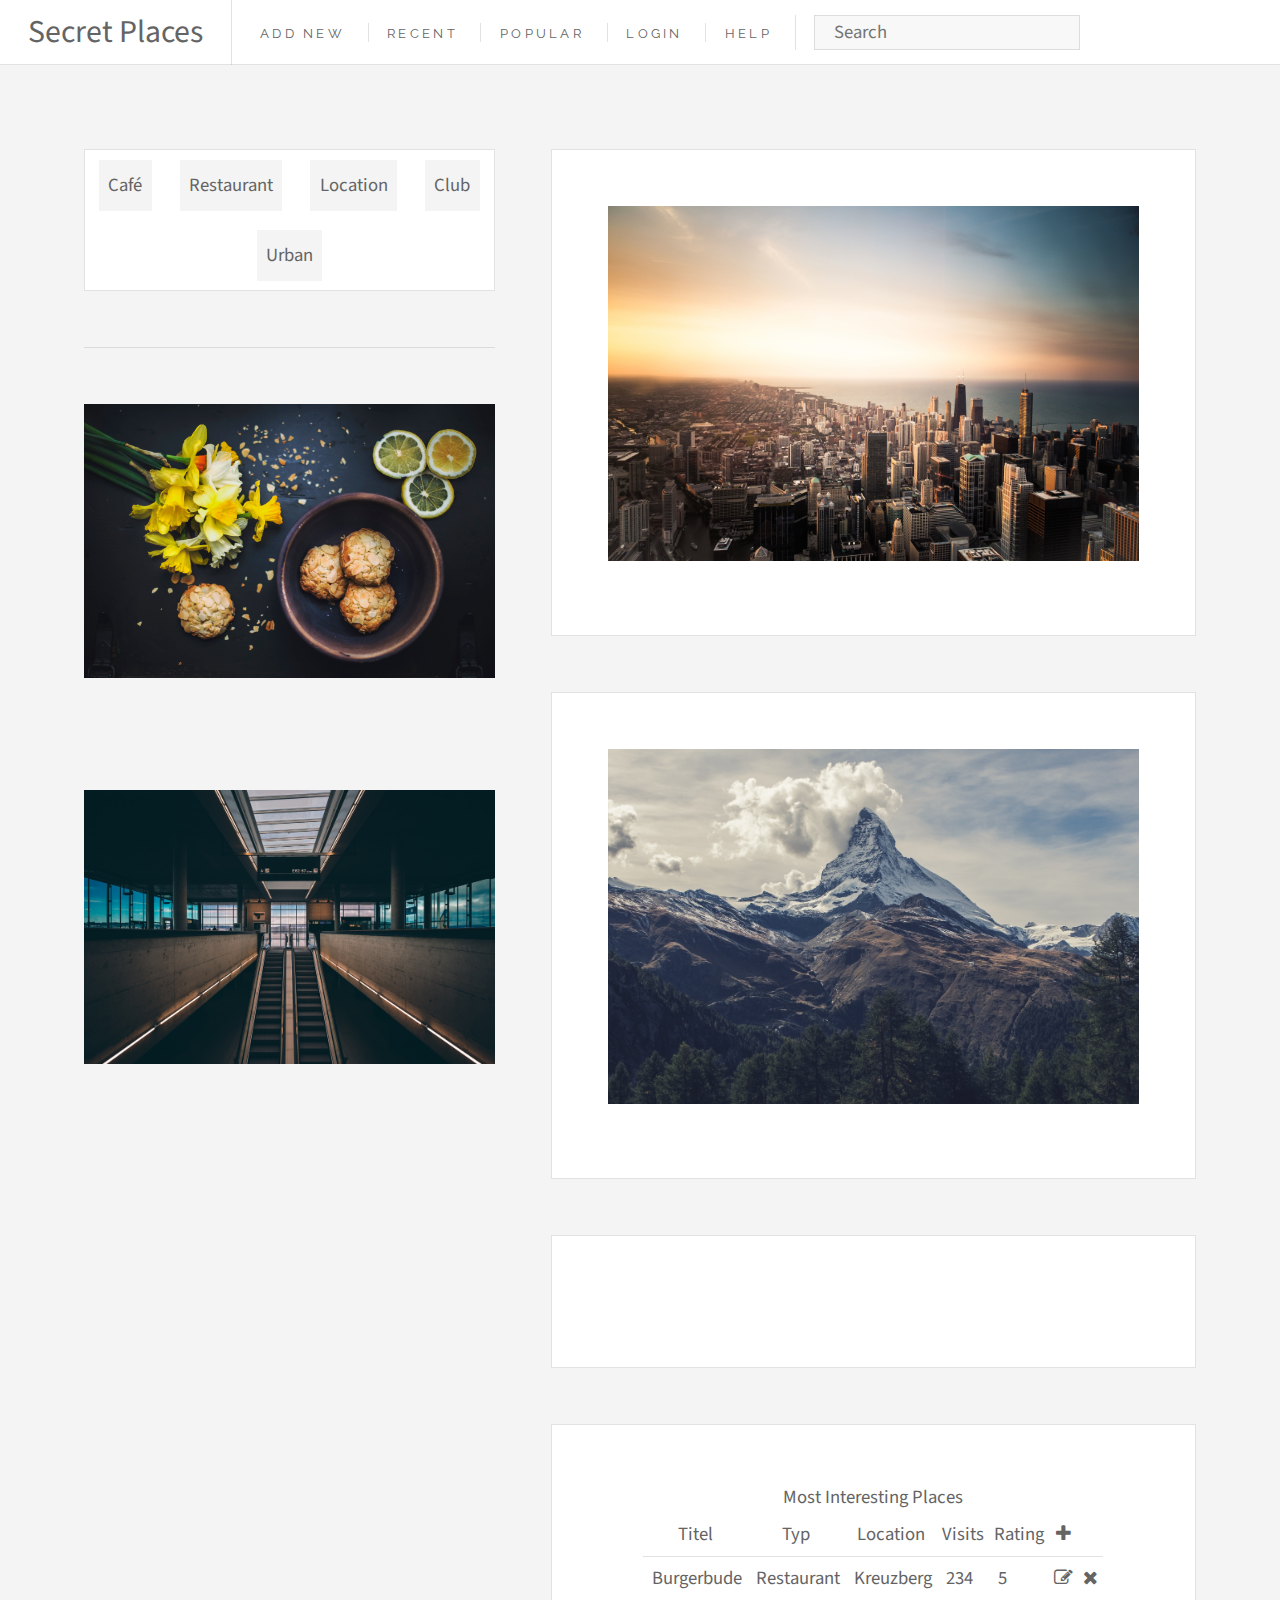
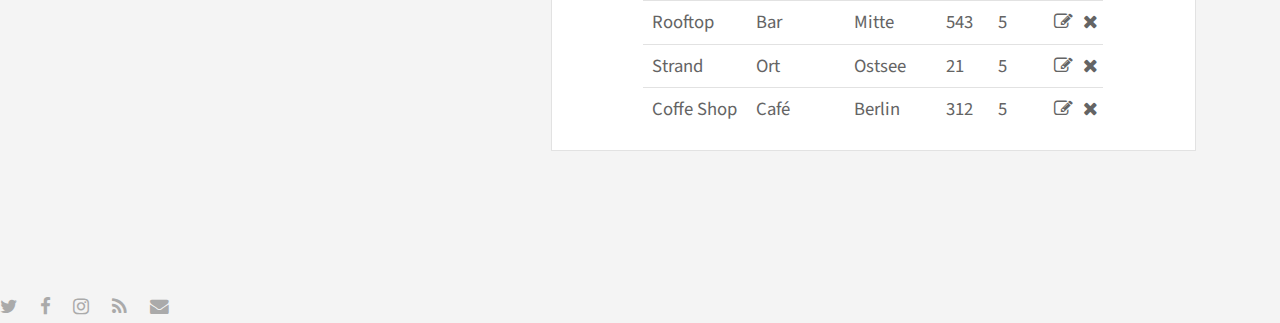
==== index.html @ 90f4fe02 "added modal Form" ====
<!DOCTYPE html>
<html>
<head>
  <meta charset="utf-8" />
  <title>mme1_webpage</title>

  <link rel="stylesheet" href="css/main.css">
  <link rel="stylesheet" href="http://cdnjs.cloudflare.com/ajax/libs/font-awesome/4.4.0/css/font-awesome.min.css">
  <script type="text/javascript" src="js/testdata.js"></script>
</head>
<body>
  <!-- Main-Container -->
  <div id="wrapper">
  <!-- semantic navbar -->
  <header>
    <h1><a href="#">Secret Places</a></h1>
    <nav class="links">
      <ul>
        <li><a href="#add_form">Add New</a></li>
        <li><a href="#">Recent</a></li>
        <li><a href="#">Popular</a></li>
        <li><a href="#">Login</a></li>
        <li><a href="#">Help</a></li>
        <li id="search_input"> <input type="text" name="query" placeholder="Search"></li>
      </ul>
    </nav>
  </header>
  <main id="main">
      <article class="post">
        <a href="#" class="image featured">
          <img src="images/pic1.jpeg" alt>
        </a>
      </article>
      <article class="post">
        <a href="#" class="image featured">
          <img src="images/pic2.jpeg" alt>
        </a>
      </article>
      <article class="post">
        <a href="#" class="image featured">
          <img src="images/pic3.jpeg" alt>
        </a>
      </article>
      <section id="table-content" class="post">
        <table class="demo-content">
          <caption>Most Interesting Places</caption>
          <thead>
          <tr>
            <th>Titel</th>
            <th>Typ</th>
            <th>Location</th>
            <th>Visits</th>
            <th>Rating</th>
              <th><i class="fa fa-plus" aria-hidden="true"></i>
              </th>
          </tr>
          </thead>
          <tbody>
          <tr>
            <td>&nbsp;Burgerbude</td>
            <td>&nbsp;Restaurant</td>
            <td>&nbsp;Kreuzberg</td>
            <td>&nbsp;234</td>
            <td>&nbsp;5</td>
              <td><i class="fa fa-pencil-square-o" aria-hidden="true"></i></td>
              <td><i class="fa fa-times" aria-hidden="true"></i></td>
          </tr>
          <tr>
            <td>&nbsp;Rooftop</td>
            <td>&nbsp;Bar</td>
            <td>&nbsp;Mitte</td>
            <td>&nbsp;543</td>
            <td>&nbsp;5</td>
              <td><i class="fa fa-pencil-square-o" aria-hidden="true"></i></td>
              <td><i class="fa fa-times" aria-hidden="true"></i></td>
          </tr>
          <tr>
            <td>&nbsp;Strand</td>
            <td>&nbsp;Ort</td>
            <td>&nbsp;Ostsee</td>
            <td>&nbsp;21</td>
            <td>&nbsp;5</td>
              <td><i class="fa fa-pencil-square-o" aria-hidden="true"></i></td>
              <td><i class="fa fa-times" aria-hidden="true"></i></td>
          </tr>
          <tr>
            <td>&nbsp;Coffe Shop</td>
            <td>&nbsp;Café</td>
            <td>&nbsp;Berlin</td>
            <td>&nbsp;312</td>
            <td>&nbsp;5</td>
            <td><i class="fa fa-pencil-square-o" aria-hidden="true"></i></td>
              <td><i class="fa fa-times" aria-hidden="true"></i></td>
          </tr>
          </tbody>
        </table>
      </section>
  </main>
  <aside id="sidebar">
      <section>
        <article class="mini-post">
          <ul class="tag-cloud">
              <li class="tag-item">Café</li>
              <li class="tag-item">Restaurant</li>
              <li class="tag-item">Location</li>
              <li class="tag-item">Club</li>
              <li class="tag-item">Urban</li>
          </ul>
        </article>
      </section>
      <section>
      <article class="mini-posts">
          <a href="#" class="image featured">
              <img src="images/pic4.jpeg" alt>
          </a>
      </article>
        <article class="mini-posts">
            <a href="#" class="image featured">
                <img src="images/pic5.jpeg" alt>
            </a>
        </article>
        <article class="mini-posts">
            <a href="#" class="image featured">
                <img src="images/pic6.jpeg" alt>
            </a>
        </article>
    </section>
  </aside>
      <div id="add_form" class="modal">
          <div class="modal-dialog">
              <div class="modal-content">
                  <a href="#" id="closebtn"><i class="fa fa-times" aria-hidden="true"></i></a>
                  <h1>Add a new Place</h1>

                  <form action="form_response.php" method="post">
                      <fieldset>

                          Typ:
                          <input type="checkbox" name="restaurant"> Restaurant
                          <input type="checkbox" name="bar"> Bar
                          <input type="checkbox" name="location"> Location
                          <br>
                          Title
                          <input type="text" name="title" size="10" maxlength="30" required>
                          <br>
                          Description:
                          <input id="description" type="text" name="description" size="15" maxlength="200" required>
                          <br>
                          Adresse:
                          <input type="text" name="Adresse" placeholder="Adresse">
                          <br>
                          Price Range:
                          <input type="radio" name="price" value="cheap" > $
                          <input type="radio" name="price" value="affordable" > $$
                          <input type="radio" name="price" value="expensive" > $$$
                          <br>
                      </fieldset>
                  </form>

              </div>
          </div>
      </div>
  </div>
</body>
<footer id="main-footer">
  <ul class="icons">
    <li><a href="#" class="fa-twitter"><span class="label">Twitter</span></a></li>
    <li><a href="#" class="fa-facebook"><span class="label">Facebook</span></a></li>
    <li><a href="#" class="fa-instagram"><span class="label">Instagram</span></a></li>
    <li><a href="#" class="fa-rss"><span class="label">RSS</span></a></li>
    <li><a href="#" class="fa-envelope"><span class="label">Email</span></a></li>
  </ul>
</footer>
</html>
---- css/main.css ----
/*Stylesheet for the mme1 webpage*/
@import url(font-awesome.min.css);
@import url("http://fonts.googleapis.com/css?family=Source+Sans+Pro:400,700|Raleway:400,800,900");

/* Reset */

	html, body, div, span, applet, object, iframe, h1, h2, h3, h4, h5, h6, p, blockquote, pre, a, abbr, acronym, address, big, cite, code, del, dfn, em, img, ins, kbd, q, s, samp, small, strike, strong, sub, sup, tt, var, b, u, i, center, dl, dt, dd, ol, ul, li, fieldset, form, label, legend, table, caption, tbody, tfoot, thead, tr, th, td, article, aside, canvas, details, embed, figure, figcaption, footer, header, hgroup, menu, nav, output, ruby, section, summary, time, mark, audio, video {
		margin: 0;
		padding: 0;
		border: 0;
		font-size: 100%;
		font: inherit;
		vertical-align: baseline;
	}

	article, aside, details, figcaption, figure, footer, header, hgroup, menu, nav, section {
		display: block;
	}

	body {
		line-height: 1;
	}

	ol, ul {
		list-style: none;
	}

	blockquote, q {
		quotes: none;
	}

	blockquote:before, blockquote:after, q:before, q:after {
		content: '';
		content: none;
	}

	table {
		border-collapse: collapse;
		border-spacing: 0;
	}

	body {
		-webkit-text-size-adjust: none;
	}

/* Box Model */

	*, *:before, *:after {
		-moz-box-sizing: border-box;
		-webkit-box-sizing: border-box;
		box-sizing: border-box;
	}


/**** Main Settings ****/

/* Type */

body, input, select, textarea {
    color: #646464;
    font-family: "Source Sans Pro", Helvetica, sans-serif;
    font-size: 14pt;
    font-weight: 400;
    line-height: 1.75;
}

/**** WRAPPER ****/

#wrapper {
  display: -moz-flex;
  display: -webkit-flex;
  display: -ms-flex;
  display: flex;
  -moz-flex-direction: row-reverse;
  -webkit-flex-direction: row-reverse;
  -ms-flex-direction: row-reverse;
  flex-direction: row-reverse;
  -moz-transition: opacity 0.5s ease;
  -webkit-transition: opacity 0.5s ease;
  -ms-transition: opacity 0.5s ease;
  transition: opacity 0.5s ease;
  margin: 0 auto;
  max-width: 100%;
  opacity: 1;
  padding: 4.5em;
  width: 90em;
}

/**** BODY ***/
body {
  padding-top: 3.5em;
  background: #f4f4f4;
}

/**** HEADER ****/

header {
  background-color: #ffffff;
	border-bottom: solid 1px rgba(160, 160, 160, 0.3);
	height: 3.5em;
  display: flex;
  left: 0;
  line-height: 3.5em;
	position: fixed;
	top: 0;
	width: 100%;
  z-index: 10000;
}

header a {
			color: inherit;
			text-decoration: none;
		}

		header ul {
			list-style: none;
			margin: 0;
			padding-left: 0;
		}

			header ul li {
				display: inline-block;
				padding-left: 0;
			}

		header h1 {
			height: inherit;
			line-height: inherit;
			padding: 0 0 0 1.5em;
			white-space: nowrap;
		}

			header h1 a {
				font-size: 1.7em;
			}

      header .links {
			-moz-flex: 1;
			-webkit-flex: 1;
			-ms-flex: 1;
			flex: 1;
			border-left: solid 1px rgba(160, 160, 160, 0.3);
			height: inherit;
			line-height: inherit;
			margin-left: 1.5em;
			overflow: hidden;
			padding-left: 1.5em;
		}

			header .links ul li {
				border-left: solid 1px rgba(160, 160, 160, 0.3);
				line-height: 1;
				margin-left: 1em;
				padding-left: 1em;
			}

				header .links ul li:first-child {
					border-left: 0;
					margin-left: 0;
					padding-left: 0;
				}

				header .links ul li a {
					border-bottom: 0;
					font-family: "Raleway", Helvetica, sans-serif;
					font-size: 0.7em;
					font-weight: 400;
					letter-spacing: 0.25em;
					text-transform: uppercase;
				}
				header    #search_input {
					margin-top: auto;
				}


/**** SECTION ****/

section .mini-posts .post {

}

/**** SIDEBAR ****/

#sidebar {
  margin-right: 3em;
  min-width: 22em;
  width: 22em;
}

  #sidebar > * {
    border-top: solid 1px rgba(160, 160, 160, 0.3);
    margin: 3em 0 0 0;
    padding: 3em 0 0 0;
  }

  #sidebar > :first-child {
    border-top: 0;
    margin-top: 0;
    padding-top: 0;
  }

  #search-widget {
    height: 5em;
  }

  .mini-posts {
		margin: 0 0 2em 0;
	}

  .mini-post {
		display: -moz-flex;
		display: -webkit-flex;
		display: -ms-flex;
		display: flex;
		-moz-flex-direction: column-reverse;
		-webkit-flex-direction: column-reverse;
		-ms-flex-direction: column-reverse;
		flex-direction: column-reverse;
		background: #ffffff;
		border: solid 1px rgba(160, 160, 160, 0.3);
		margin: 0 0 2em 0;
	}
  .tag-cloud {
      display: -webkit-box;
      display: -moz-box;
      display: -ms-flexbox;
      display: -webkit-flex;
      display: flex;
      -webkit-flex-flow: row wrap;
      justify-content: space-around;
  }

  .tag-item {
      margin: 0.5em;
      padding: 0.5em;
      background-color: #f4f4f4;
  }


/**** MAIN ****/

main {
  -moz-flex-grow: 1;
  -webkit-flex-grow: 1;
  -ms-flex-grow: 1;
  flex-grow: 1;
  -ms-flex: 1;
  width: 100%;
}

.post {
  padding: 3em 3em 1em 3em ;
  background: #ffffff;
  border: solid 1px rgba(160, 160, 160, 0.3);
  margin: 0 0 3em 0;
  position: relative;
}

.post > .image.featured {
			overflow: hidden;
		}

			.post > .image.featured img {
				-moz-transition: -moz-transform 0.2s ease-out;
				-webkit-transition: -webkit-transform 0.2s ease-out;
				-ms-transition: -ms-transform 0.2s ease-out;
				transition: transform 0.2s ease-out;

			}

			.post > .image.featured:hover img {
				-moz-transform: scale(1.05);
				-webkit-transform: scale(1.05);
				-ms-transform: scale(1.05);
				transform: scale(1.05);
			}

/**** IMAGE ****/

/* Image */

	.image {
		border: 0;
		display: inline-block;
		position: relative;
	}

		.image img {
			display: block;
		}

		.image.left, .image.right {
			max-width: 40%;
		}

			.image.left img, .image.right img {
				width: 100%;
			}

		.image.left {
			float: left;
			padding: 0 1.5em 1em 0;
			top: 0.25em;
		}

		.image.right {
			float: right;
			padding: 0 0 1em 1.5em;
			top: 0.25em;
		}

		.image.fit {
			display: block;
			margin: 0 0 2em 0;
			width: 100%;
		}

			.image.fit img {
				width: 100%;
			}

		.image.featured {
			display: block;
			margin: 0 0 3em 0;
			width: 100%;
		}

			.image.featured img {
				width: 100%;
			}
/**** MODAL ***/

/* Add animation (Chrome, Safari, Opera) */
@-webkit-keyframes example {
	from {top:-100px;opacity: 0;}
	to {top:0px;opacity:1;}
}

/* Add animation (Standard syntax) */
@keyframes example {
	from {top:-100px;opacity: 0;}
	to {top:0px;opacity:1;}
}

/* The modal's background */
.modal {
	display: none;
	position: fixed;
	left: 0;
	top: 0;
	width: 100%;
	height: 100%;
	overflow: auto;
	background-color: rgb(0, 0, 0);
	background-color: rgba(0, 0, 0, 0.4);
	z-index: 1000000000;
}

/* Display the modal when targeted */
.modal:target {
	display: table;
	position: absolute;
}

/* The modal box */
.modal-dialog {
	display: table-cell;
	vertical-align: middle;
	z-index: -1000;
}

/* The modal's content */
.modal-dialog .modal-content {
	hight: 50vw;
	margin: auto;
	background-color: #f3f3f3;
	position: relative;
	padding: 2em;
	outline: 0;
	border: 1px #777 solid;
	text-align: justify;
	width: 50vw;
	box-shadow: 0 4px 8px 0 rgba(0, 0, 0, 0.2), 0 6px 20px 0 rgba(0, 0, 0, 0.19);

	/* Add animation */
	-webkit-animation-name: example; /* Chrome, Safari, Opera */
	-webkit-animation-duration: 0.5s; /* Chrome, Safari, Opera */
	animation-name: example;
	animation-duration: 0.5s;
}

/* The button used to close the modal */
#closebtn {
	float: right;
	right: 2em;
	top: 2em;
}

#closebtnclosebtn:hover,
#closebtn:focus {
	color: black;
	text-decoration: none;
	cursor: pointer;
}

.container {
	background: #ffffff;
	padding: 2px 16px;
	width: 50vw;
}


/**** FORM ****/

#search-widget form {
    margin: 0;
    display: block;
    margin: auto;
}

#search-widget form input {
    display: inline-block;
    height: 2.5em;
    position: relative;
    top: -2px;
    vertical-align: middle;
}


#search-widget #search input {
    width: 20em;
}

input[type="text"],
select,
textarea {
    background: rgba(160, 160, 160, 0.075);
    border: none;
    border: solid 1px rgba(160, 160, 160, 0.3);
    border-radius: 0;
    color: inherit;
    display: block;
    outline: 0;
    padding: 0 1em;
    text-decoration: none;
    width: 100%;
}



/**** TABLE ****/

.demo-content {
    margin: auto;
    border-collapse:collapse;
    padding:5px;
}
.demo-content th {
    margin: auto;
    padding:5px;

}
.demo-content td {
    margin: auto;
    border-top: solid 1px rgba(160, 160, 160, 0.3);
    padding:5px;
}


/* ICON */

.icon {
    text-decoration: none;
    border-bottom: none;
    position: relative;
}

.icon:before {
    -moz-osx-font-smoothing: grayscale;
    -webkit-font-smoothing: antialiased;
    font-family: FontAwesome;
    font-style: normal;
    font-weight: normal;
    text-transform: none !important;
}

.icon > .label {
    display: none;
}

.icon.suffix:before {
    float: right;
}


/**** LIST ****/

ul.icons {
    cursor: default;
    list-style: none;
    padding-left: 0;
}

ul.icons li {
    display: inline-block;
    padding: 0 1em 0 0;
}

ul.icons li:last-child {
    padding-right: 0;
}

ul.icons li > * {
    text-decoration: none;
    border: 0;
}

ul.icons li > *:before {
    -moz-osx-font-smoothing: grayscale;
    -webkit-font-smoothing: antialiased;
    font-family: FontAwesome;
    font-style: normal;
    font-weight: normal;
    text-transform: none !important;
    color: #aaaaaa;
}

ul.icons li > * .label {
    display: none;
}


/**** FOOTER ****/

#main-footer .icons {
    color: #aaaaaa;
}
/**** Container ****/
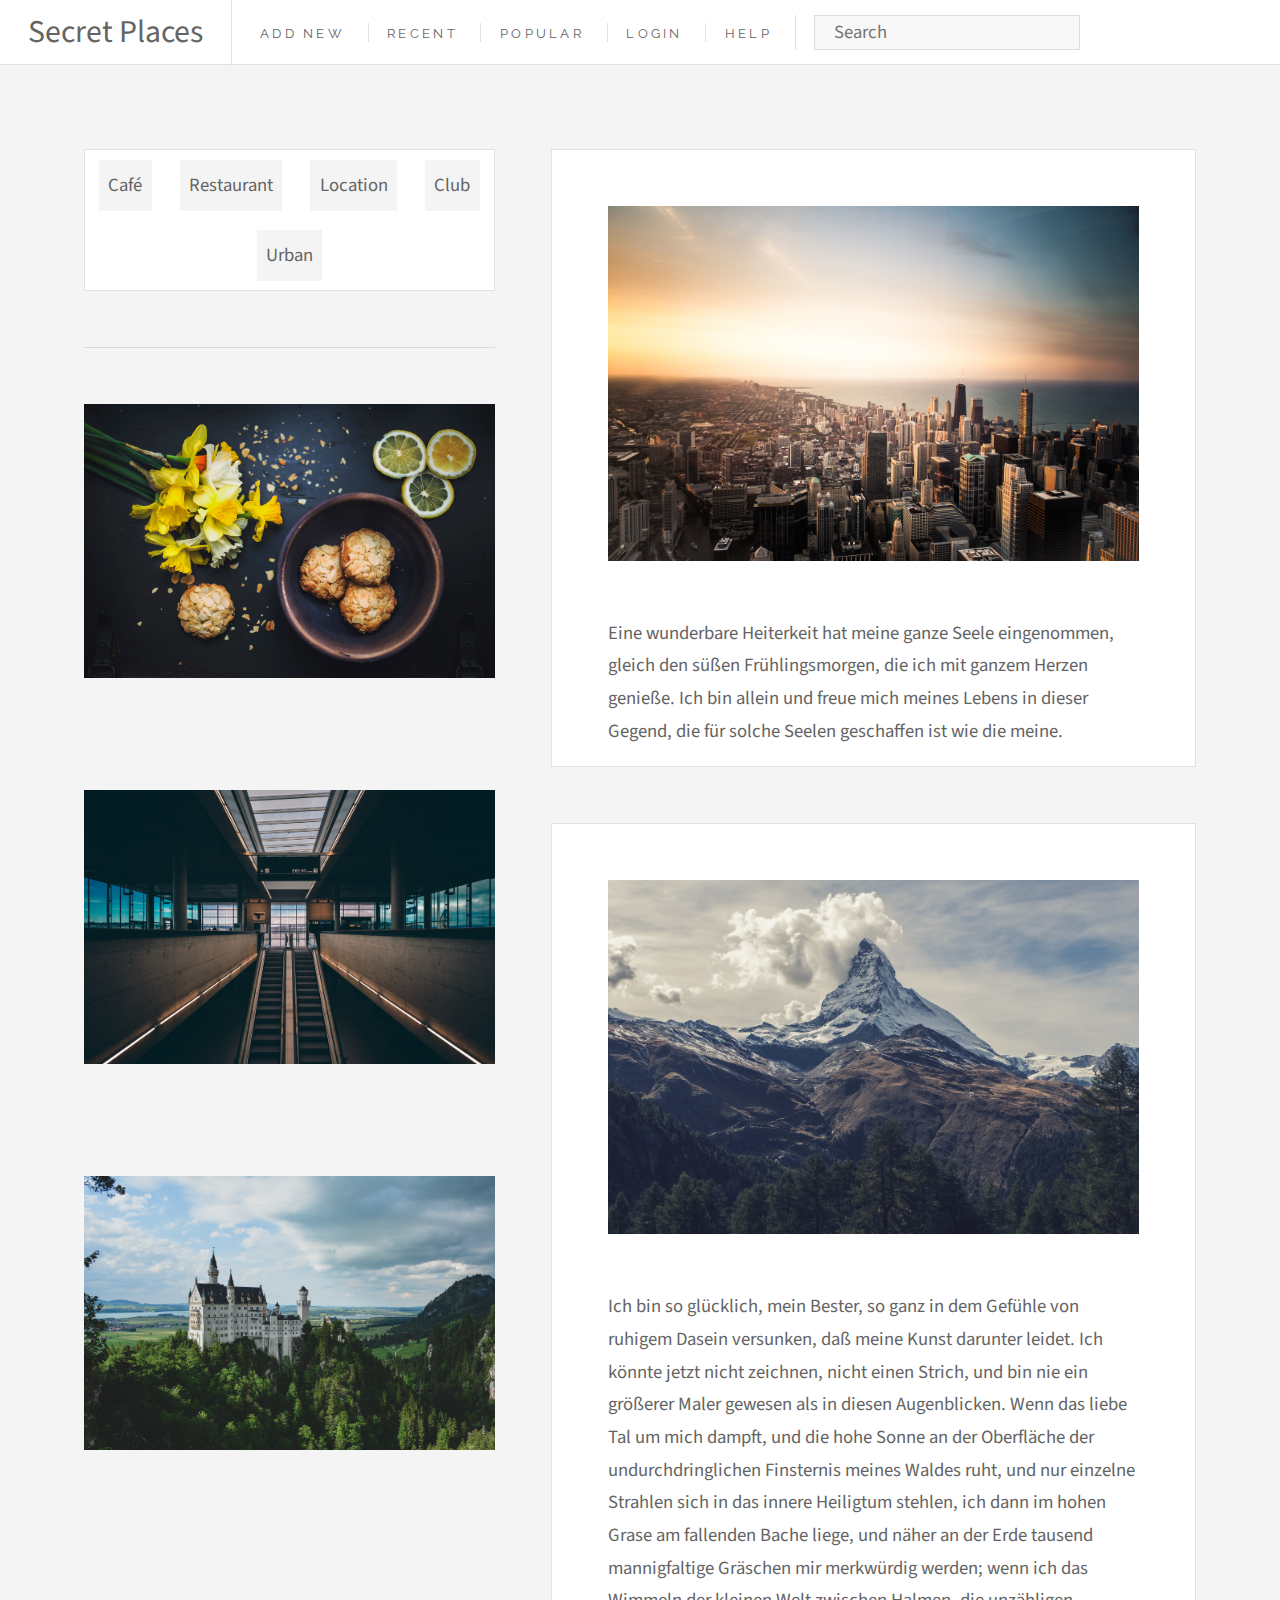
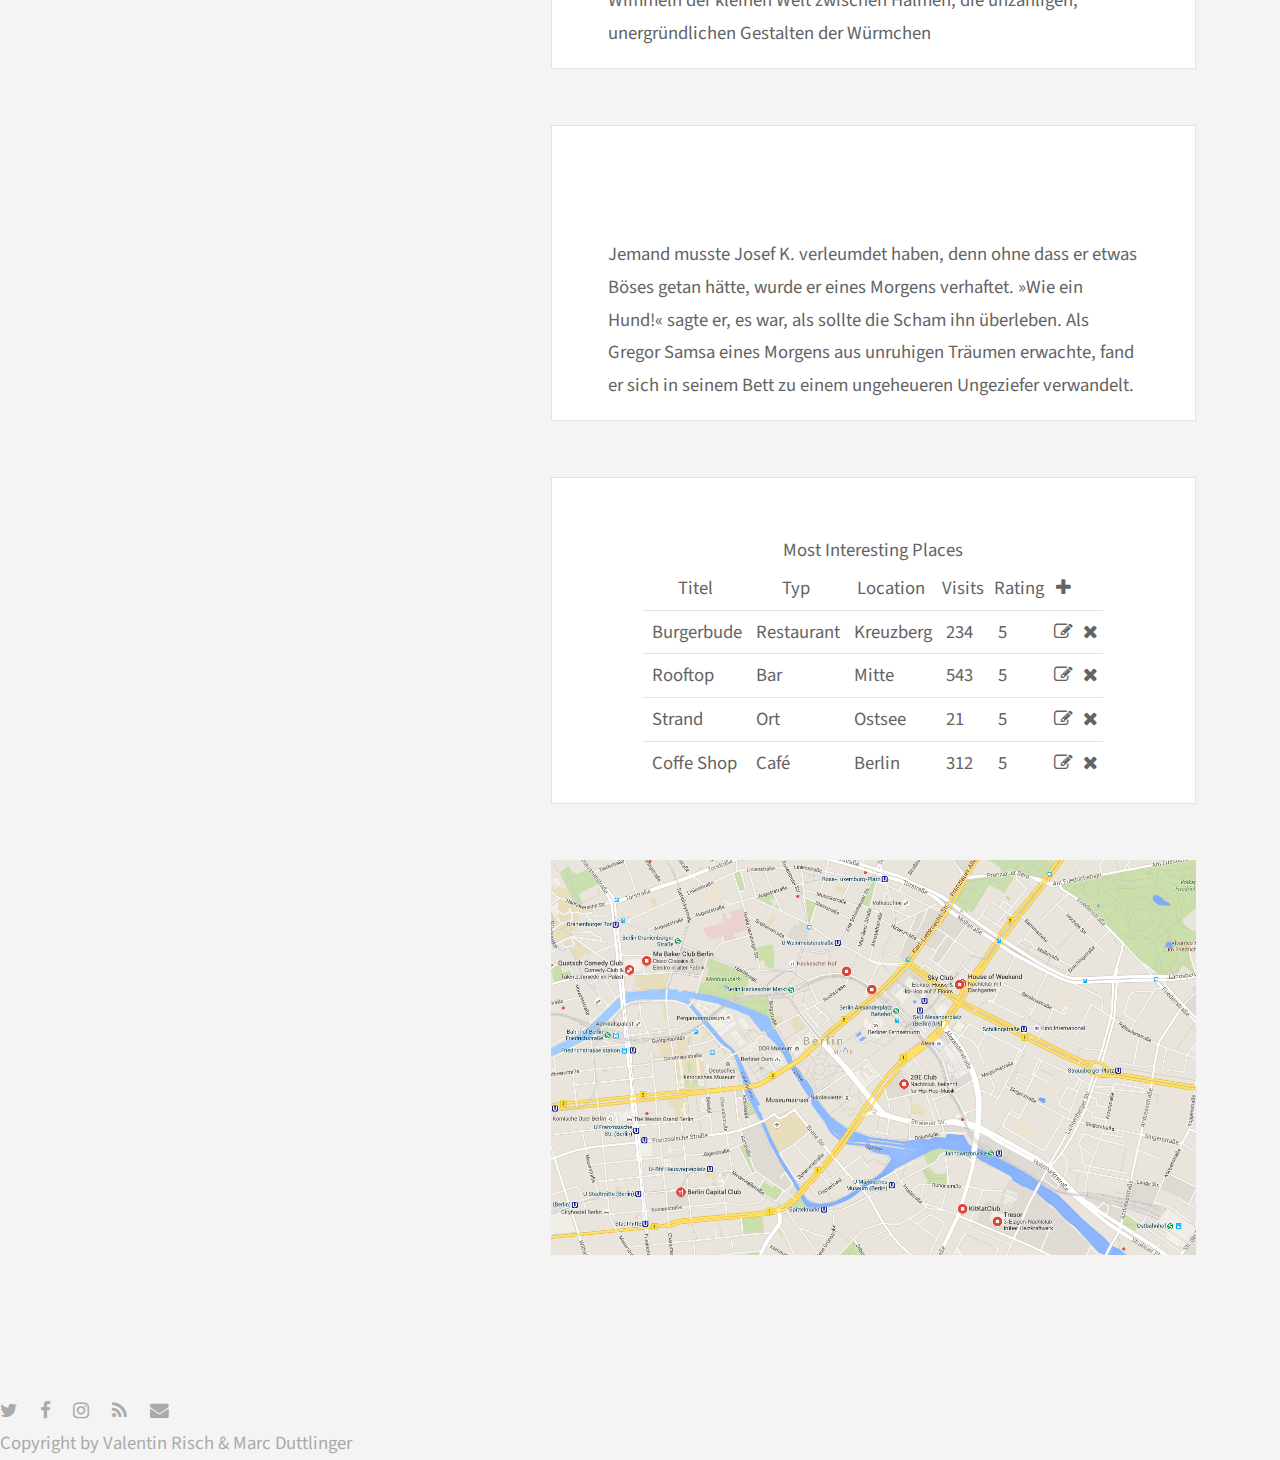
==== commit a1105c3f: "added js" ====
--- a/index.html
+++ b/index.html
@@ -30,19 +30,24 @@
         <a href="#" class="image featured">
           <img src="images/pic1.jpeg" alt>
         </a>
+        <article>
+            Eine wunderbare Heiterkeit hat meine ganze Seele eingenommen, gleich den süßen Frühlingsmorgen, die ich mit ganzem Herzen genieße. Ich bin allein und freue mich meines Lebens in dieser Gegend, die für solche Seelen geschaffen ist wie die meine.
+        </article>
       </article>
       <article class="post">
         <a href="#" class="image featured">
           <img src="images/pic2.jpeg" alt>
         </a>
+          <article>Ich bin so glücklich, mein Bester, so ganz in dem Gefühle von ruhigem Dasein versunken, daß meine Kunst darunter leidet. Ich könnte jetzt nicht zeichnen, nicht einen Strich, und bin nie ein größerer Maler gewesen als in diesen Augenblicken. Wenn das liebe Tal um mich dampft, und die hohe Sonne an der Oberfläche der undurchdringlichen Finsternis meines Waldes ruht, und nur einzelne Strahlen sich in das innere Heiligtum stehlen, ich dann im hohen Grase am fallenden Bache liege, und näher an der Erde tausend mannigfaltige Gräschen mir merkwürdig werden; wenn ich das Wimmeln der kleinen Welt zwischen Halmen, die unzähligen, unergründlichen Gestalten der Würmchen</article>
       </article>
       <article class="post">
         <a href="#" class="image featured">
           <img src="images/pic3.jpeg" alt>
         </a>
+          <article>Jemand musste Josef K. verleumdet haben, denn ohne dass er etwas Böses getan hätte, wurde er eines Morgens verhaftet. »Wie ein Hund!« sagte er, es war, als sollte die Scham ihn überleben. Als Gregor Samsa eines Morgens aus unruhigen Träumen erwachte, fand er sich in seinem Bett zu einem ungeheueren Ungeziefer verwandelt. </article>
       </article>
       <section id="table-content" class="post">
-        <table class="demo-content">
+        <table class="demo-content","table">
           <caption>Most Interesting Places</caption>
           <thead>
           <tr>
@@ -95,6 +100,11 @@
           </tbody>
         </table>
       </section>
+      <article class="map">
+        <a href="#" class="image featured">
+          <img src="images/GoogleMaps.png" alt>
+        </a>
+      </article>
   </main>
   <aside id="sidebar">
       <section>
@@ -124,6 +134,26 @@
                 <img src="images/pic6.jpeg" alt>
             </a>
         </article>
+          <article class="mini-posts">
+              <a href="#" class="image featured">
+                  <img src="images/pic7.jpeg" alt>
+              </a>
+          </article>
+          <article class="mini-posts">
+              <a href="#" class="image featured">
+                  <img src="images/pic8.jpeg" alt>
+              </a>
+          </article>
+          <article class="mini-posts">
+              <a href="#" class="image featured">
+                  <img src="images/pic9.jpeg" alt>
+              </a>
+          </article>
+          <article class="mini-posts">
+              <a href="#" class="image featured">
+                  <img src="images/pic10.jpeg" alt>
+              </a>
+          </article>
     </section>
   </aside>
       <div id="add_form" class="modal">
@@ -136,9 +166,9 @@
                       <fieldset>
 
                           Typ:
-                          <input type="checkbox" name="restaurant"> Restaurant
-                          <input type="checkbox" name="bar"> Bar
-                          <input type="checkbox" name="location"> Location
+                          <input type="checkbox" name="restaurant" class="checkboxes"> Restaurant
+                          <input type="checkbox" name="bar" class="checkboxes"> Bar
+                          <input type="checkbox" name="location" class="checkboxes"> Location
                           <br>
                           Title
                           <input type="text" name="title" size="10" maxlength="30" required>
@@ -150,7 +180,7 @@
                           <input type="text" name="Adresse" placeholder="Adresse">
                           <br>
                           Price Range:
-                          <input type="radio" name="price" value="cheap" > $
+                          <input type="radio" name="price" value="cheap" required > $
                           <input type="radio" name="price" value="affordable" > $$
                           <input type="radio" name="price" value="expensive" > $$$
                           <br>
@@ -169,6 +199,7 @@
     <li><a href="#" class="fa-instagram"><span class="label">Instagram</span></a></li>
     <li><a href="#" class="fa-rss"><span class="label">RSS</span></a></li>
     <li><a href="#" class="fa-envelope"><span class="label">Email</span></a></li>
+    <h1>Copyright by Valentin Risch & Marc Duttlinger </h1>
   </ul>
 </footer>
 </html>
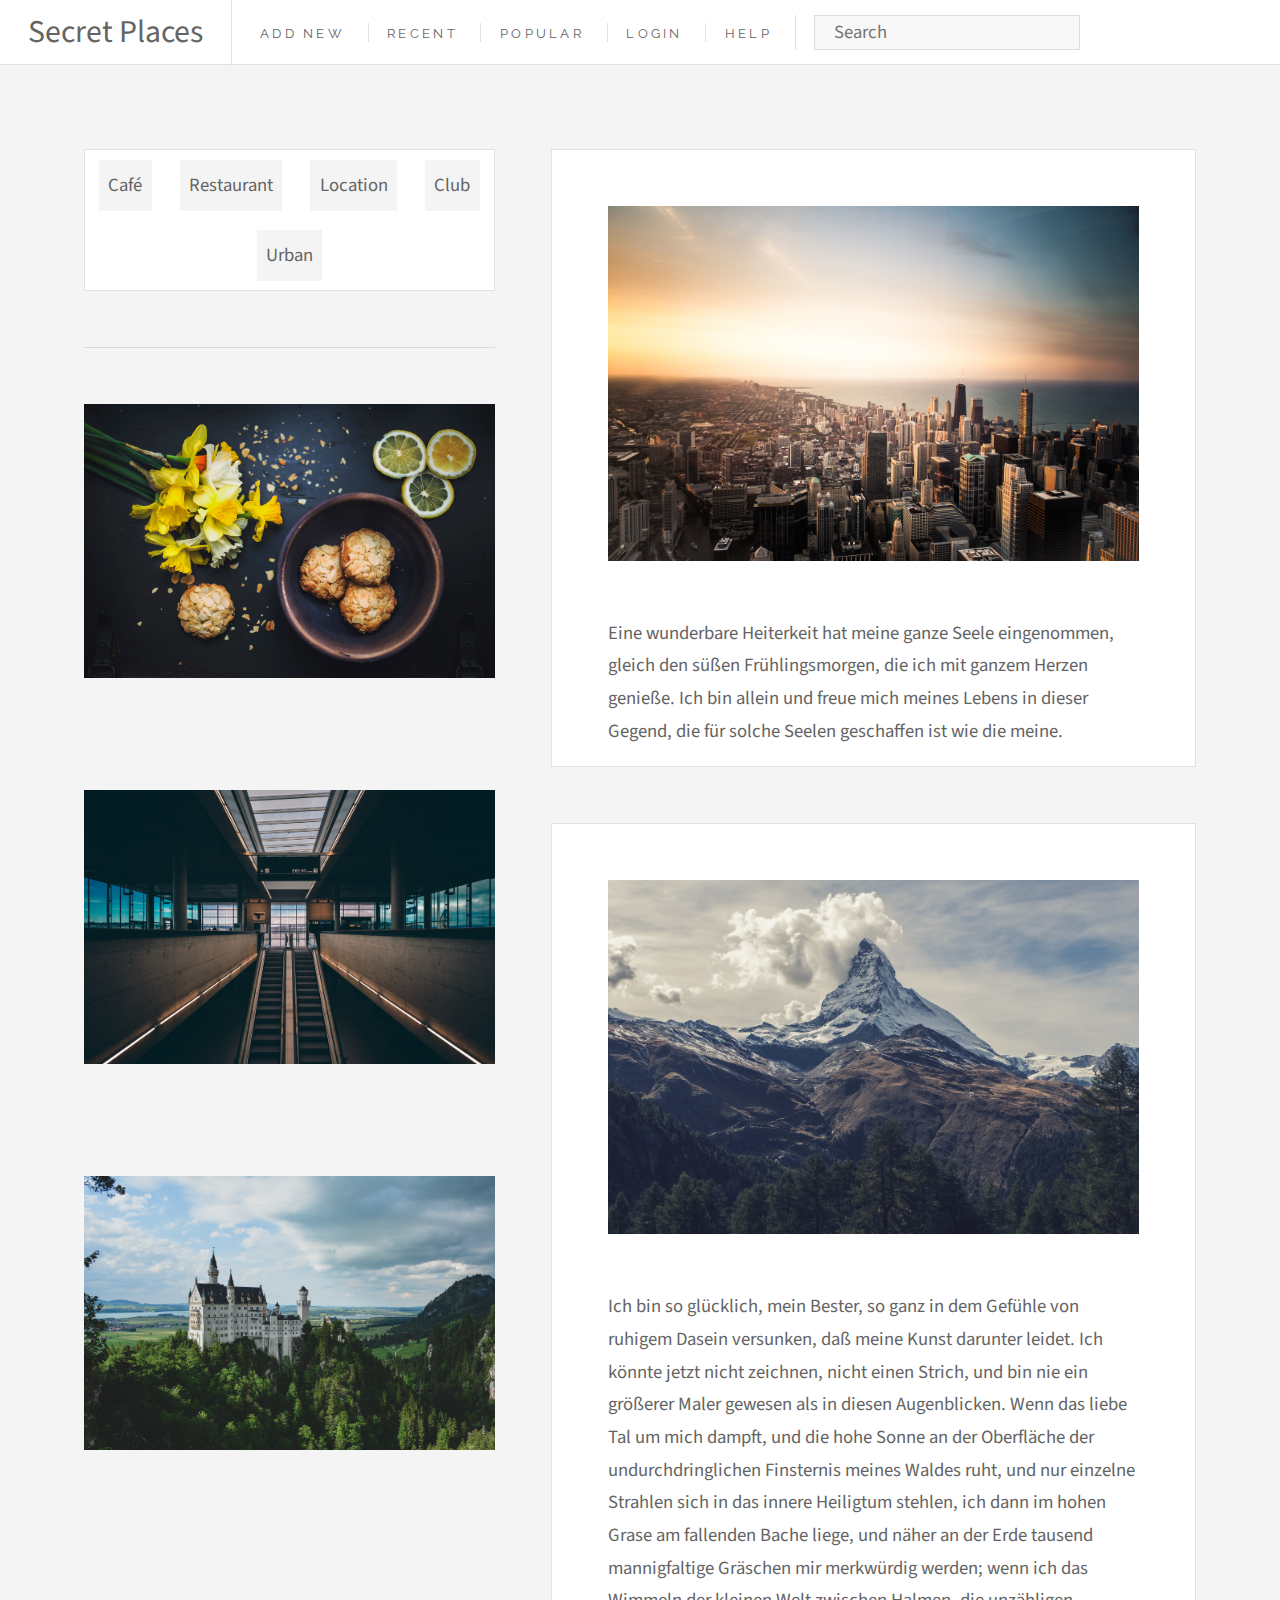
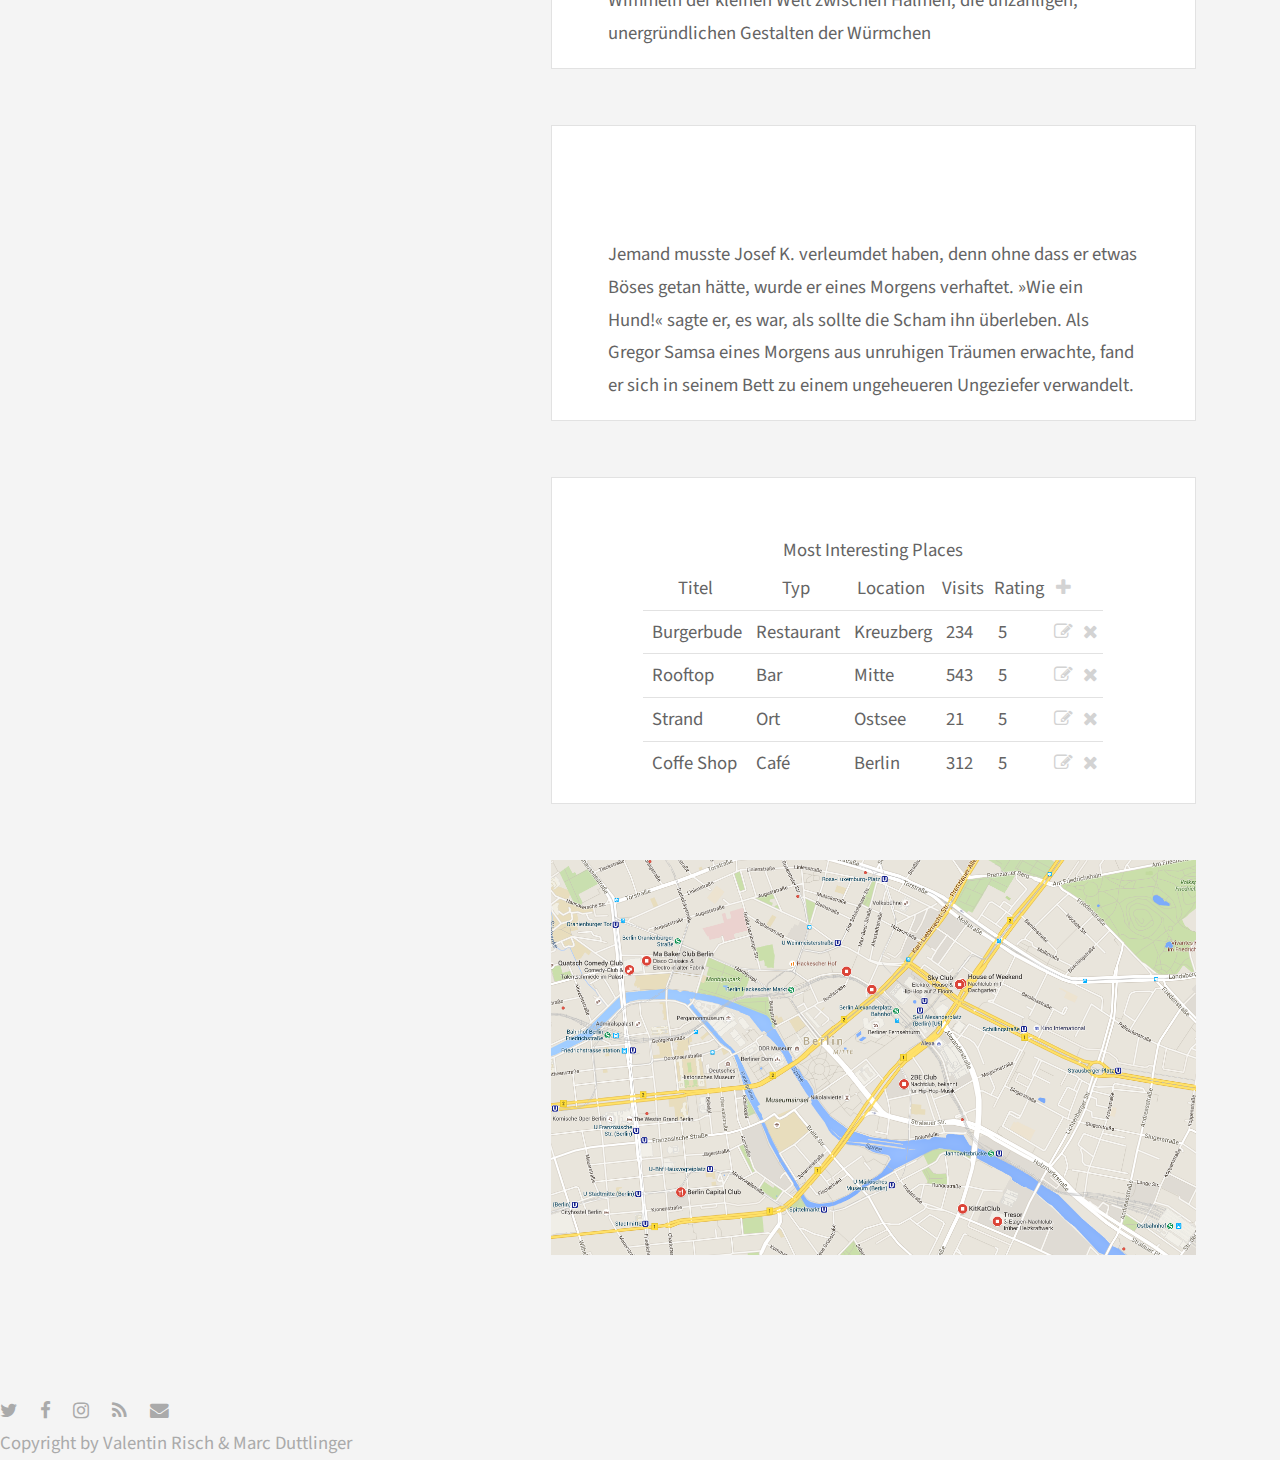
==== commit 835695fb: "added what3words support" ====
--- a/index.html
+++ b/index.html
@@ -7,6 +7,8 @@
   <link rel="stylesheet" href="css/main.css">
   <link rel="stylesheet" href="http://cdnjs.cloudflare.com/ajax/libs/font-awesome/4.4.0/css/font-awesome.min.css">
   <script type="text/javascript" src="js/testdata.js"></script>
+    <script src="http://maps.googleapis.com/maps/api/js"></script>
+    <script type="text/javascript" src="js/map.js"></script>
 </head>
 <body>
   <!-- Main-Container -->
@@ -162,31 +164,35 @@
                   <a href="#" id="closebtn"><i class="fa fa-times" aria-hidden="true"></i></a>
                   <h1>Add a new Place</h1>
 
-                  <form action="form_response.php" method="post">
+                  <form id="add-form" action="form_response.php" method="post">
                       <fieldset>
-
-                          Typ:
-                          <input type="checkbox" name="restaurant" class="checkboxes"> Restaurant
-                          <input type="checkbox" name="bar" class="checkboxes"> Bar
-                          <input type="checkbox" name="location" class="checkboxes"> Location
+                          <input type="checkbox" id="restaurant" name="restaurant" class="checkboxes"><label for="restaurant">
+                          <i class="fa fa-cutlery fa-5x" aria-hidden="true"></i>
+                      </label>
+                          <input type="checkbox" id="bar" name="bar" class="checkboxes"><label for="bar">
+                          <i class="fa fa-glass fa-5x" aria-hidden="true"></i>
+                      </label>
+                          <input type="checkbox" id="location" name="location" class="checkboxes"><label for="location">
+                          <i class="fa fa-map-marker fa-5x" aria-hidden="true"></i>
+                      </label>
                           <br>
                           Title
                           <input type="text" name="title" size="10" maxlength="30" required>
-                          <br>
                           Description:
                           <input id="description" type="text" name="description" size="15" maxlength="200" required>
+                          Adresse:
+                          <input type="text" name="adress" placeholder="Adresse">
+                          Price Range:
+                          <input type="radio" name="price" value="1" required > $
+                          <input type="radio" name="price" value="2" > $$
+                          <input type="radio" name="price" value="3" > $$$
                           <br>
-                          Adresse:
-                          <input type="text" name="Adresse" placeholder="Adresse">
+                          <div id="googleMap" class="modal-dialog modal-content modal"></div>
                           <br>
-                          Price Range:
-                          <input type="radio" name="price" value="cheap" required > $
-                          <input type="radio" name="price" value="affordable" > $$
-                          <input type="radio" name="price" value="expensive" > $$$
-                          <br>
+                          <button type="submit" class="button">Submit</button>
+                          <button type="button" id="test_button" class="button">TEST</button>
                       </fieldset>
                   </form>
-
               </div>
           </div>
       </div>
--- a/css/main.css
+++ b/css/main.css
@@ -1,5 +1,5 @@
 /*Stylesheet for the mme1 webpage*/
-@import url(font-awesome.min.css);
+@import url("font-awesome.css");
 @import url("http://fonts.googleapis.com/css?family=Source+Sans+Pro:400,700|Raleway:400,800,900");
 
 /* Reset */
@@ -344,8 +344,8 @@
 
 /* The modal's background */
 .modal {
+	position: fixed;
 	display: none;
-	position: fixed;
 	left: 0;
 	top: 0;
 	width: 100%;
@@ -359,7 +359,7 @@
 /* Display the modal when targeted */
 .modal:target {
 	display: table;
-	position: absolute;
+	position: fixed;
 }
 
 /* The modal box */
@@ -446,6 +446,161 @@
     width: 100%;
 }
 
+input[type=checkbox].checkboxes {
+	display: none;
+}
+
+.fa {
+	color: lightgray;
+}
+
+input[type=checkbox].checkboxes:checked  + label .fa {
+	color: red;
+
+}
+#googleMap {
+	z-index: 100000000000000 ;
+	height: 20vw;
+}
+
+
+
+/*** BUTTON ***/
+
+input[type="submit"],
+input[type="reset"],
+input[type="button"],
+button,
+.button {
+	-moz-appearance: none;
+	-webkit-appearance: none;
+	-ms-appearance: none;
+	appearance: none;
+	-moz-transition: background-color 0.2s ease, box-shadow 0.2s ease, color 0.2s ease;
+	-webkit-transition: background-color 0.2s ease, box-shadow 0.2s ease, color 0.2s ease;
+	-ms-transition: background-color 0.2s ease, box-shadow 0.2s ease, color 0.2s ease;
+	transition: background-color 0.2s ease, box-shadow 0.2s ease, color 0.2s ease;
+	background-color: transparent;
+	border: 0;
+	box-shadow: inset 0 0 0 1px rgba(160, 160, 160, 0.3);
+	color: #3c3b3b !important;
+	cursor: pointer;
+	display: inline-block;
+	font-family: "Raleway", Helvetica, sans-serif;
+	font-size: 0.6em;
+	font-weight: 800;
+	height: 4.8125em;
+	letter-spacing: 0.25em;
+	line-height: 4.8125em;
+	padding: 0 2.5em;
+	text-align: center;
+	text-decoration: none;
+	text-transform: uppercase;
+	white-space: nowrap;
+}
+
+input[type="submit"]:hover,
+input[type="reset"]:hover,
+input[type="button"]:hover,
+button:hover,
+.button:hover {
+	box-shadow: inset 0 0 0 1px #2ebaae;
+	color: #2ebaae !important;
+}
+
+input[type="submit"]:hover:active,
+input[type="reset"]:hover:active,
+input[type="button"]:hover:active,
+button:hover:active,
+.button:hover:active {
+	background-color: rgba(46, 186, 174, 0.05);
+}
+
+input[type="submit"]:before, input[type="submit"]:after,
+input[type="reset"]:before,
+input[type="reset"]:after,
+input[type="button"]:before,
+input[type="button"]:after,
+button:before,
+button:after,
+.button:before,
+.button:after {
+	color: #aaaaaa;
+	position: relative;
+}
+
+input[type="submit"]:before,
+input[type="reset"]:before,
+input[type="button"]:before,
+button:before,
+.button:before {
+	left: -1em;
+	padding: 0 0 0 0.75em;
+}
+
+input[type="submit"]:after,
+input[type="reset"]:after,
+input[type="button"]:after,
+button:after,
+.button:after {
+	left: 1em;
+	padding: 0 0.75em 0 0;
+}
+
+input[type="submit"].fit,
+input[type="reset"].fit,
+input[type="button"].fit,
+button.fit,
+.button.fit {
+	display: block;
+	margin: 0 0 1em 0;
+	width: 100%;
+}
+
+input[type="submit"].big,
+input[type="reset"].big,
+input[type="button"].big,
+button.big,
+.button.big {
+	font-size: 0.7em;
+	padding: 0 3em;
+}
+
+input[type="submit"].small,
+input[type="reset"].small,
+input[type="button"].small,
+button.small,
+.button.small {
+	font-size: 0.5em;
+}
+
+input[type="submit"].disabled, input[type="submit"]:disabled,
+input[type="reset"].disabled,
+input[type="reset"]:disabled,
+input[type="button"].disabled,
+input[type="button"]:disabled,
+button.disabled,
+button:disabled,
+.button.disabled,
+.button:disabled {
+	-moz-pointer-events: none;
+	-webkit-pointer-events: none;
+	-ms-pointer-events: none;
+	pointer-events: none;
+	color: rgba(160, 160, 160, 0.3) !important;
+}
+
+input[type="submit"].disabled:before, input[type="submit"]:disabled:before,
+input[type="reset"].disabled:before,
+input[type="reset"]:disabled:before,
+input[type="button"].disabled:before,
+input[type="button"]:disabled:before,
+button.disabled:before,
+button:disabled:before,
+.button.disabled:before,
+.button:disabled:before {
+	color: rgba(160, 160, 160, 0.3) !important;
+}
 
 
 /**** TABLE ****/
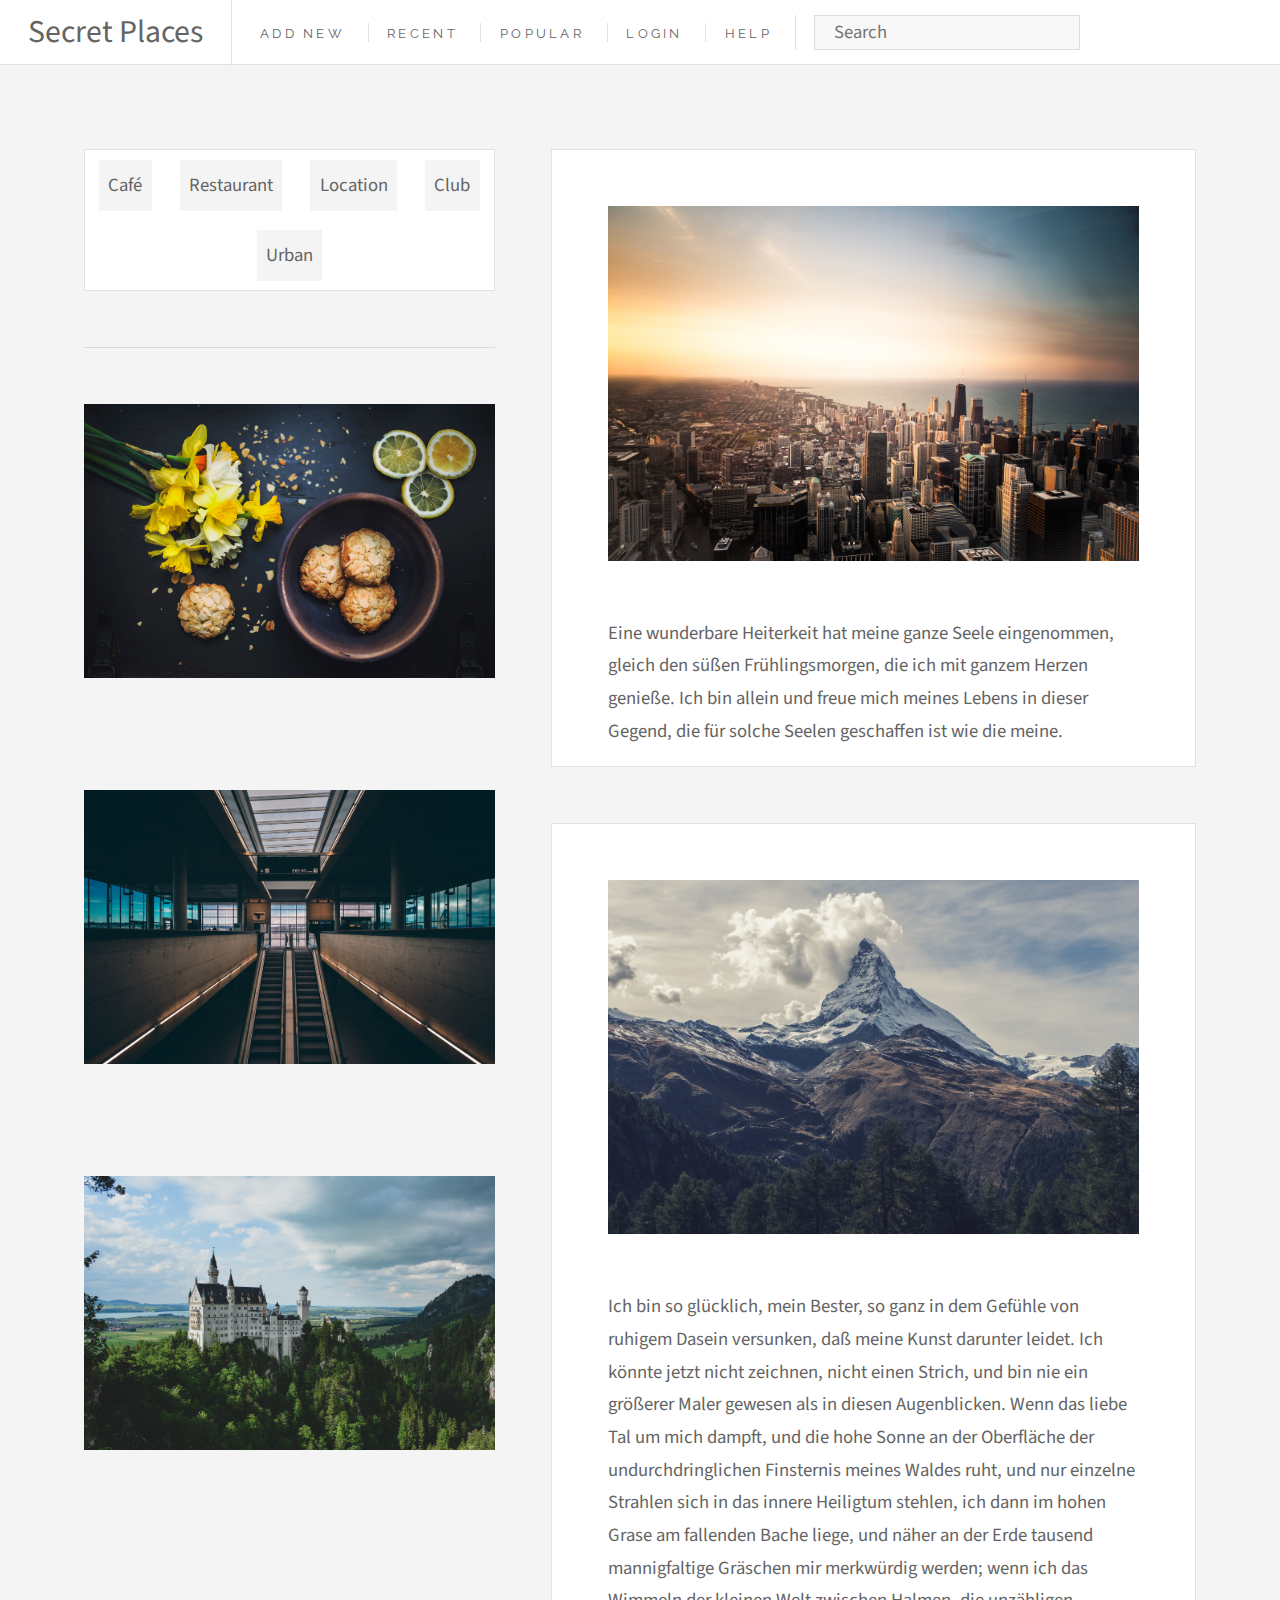
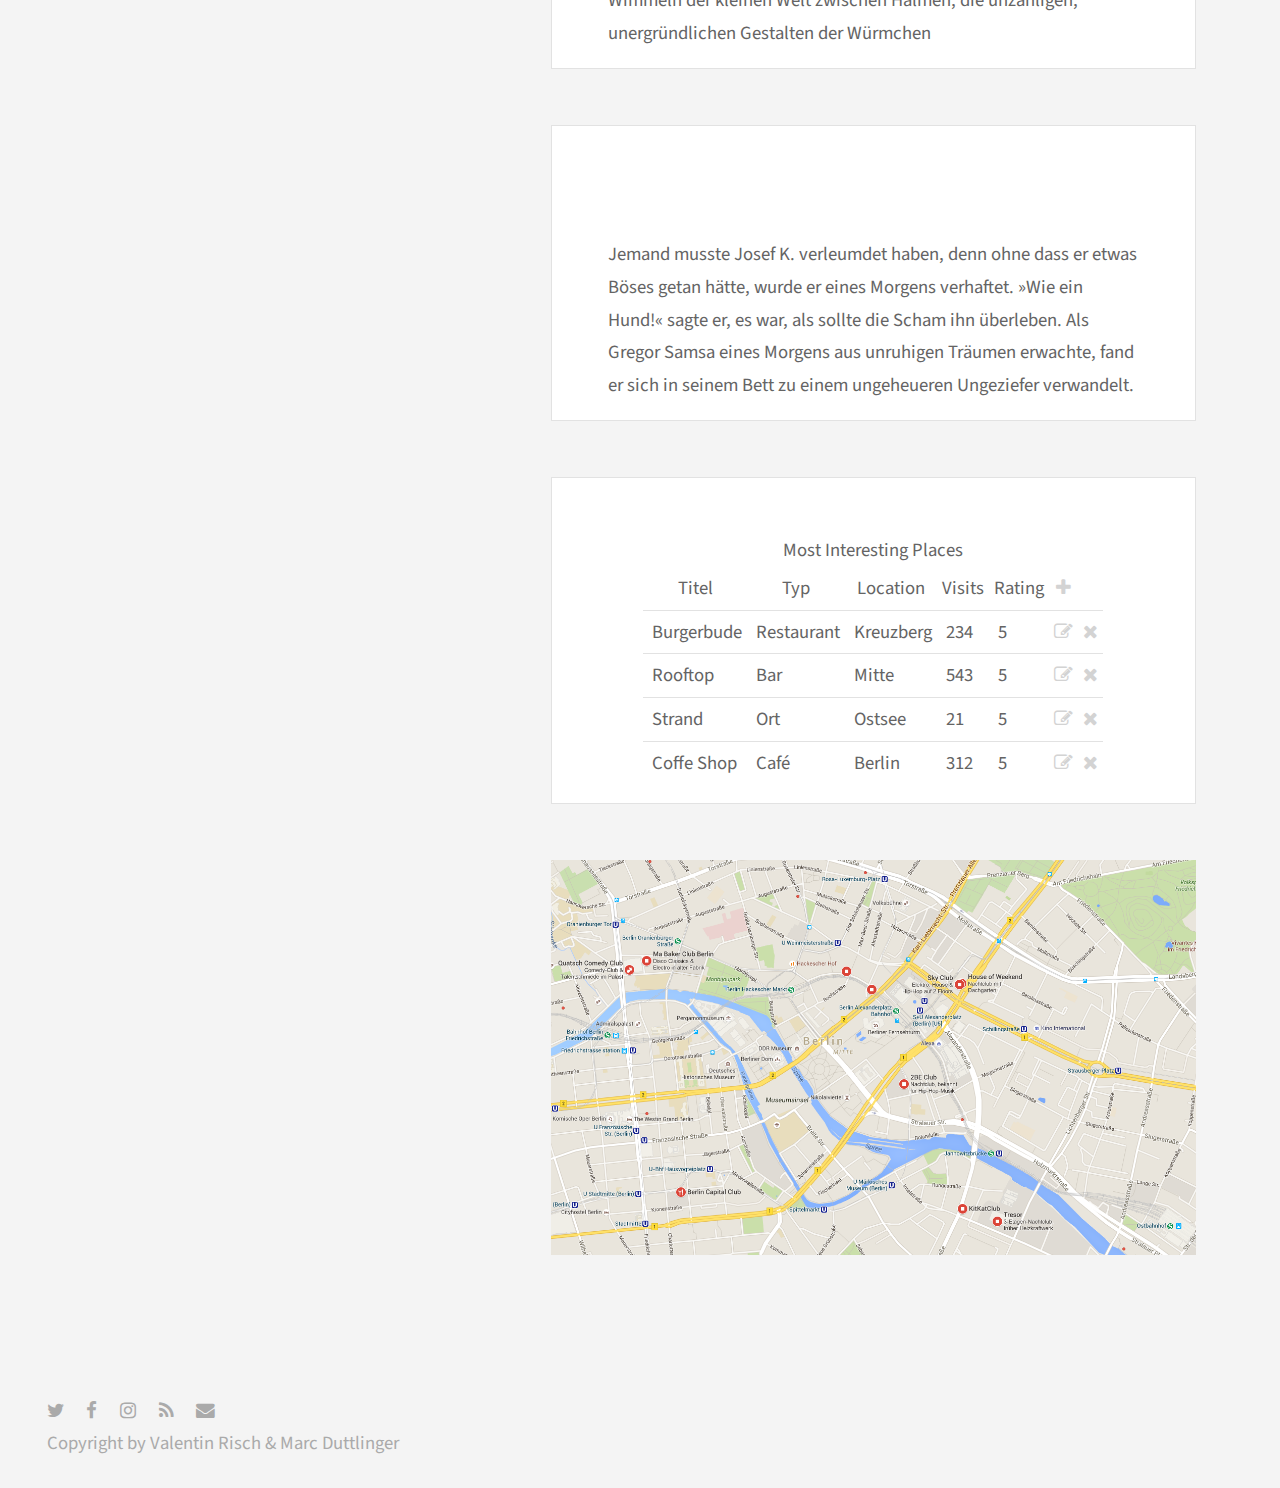
==== commit 576542d9: "added form validation" ====
--- a/index.html
+++ b/index.html
@@ -9,6 +9,7 @@
   <script type="text/javascript" src="js/testdata.js"></script>
     <script src="http://maps.googleapis.com/maps/api/js"></script>
     <script type="text/javascript" src="js/map.js"></script>
+    <script type="text/javascript" src="js/validate.js"></script>
 </head>
 <body>
   <!-- Main-Container -->
@@ -164,9 +165,9 @@
                   <a href="#" id="closebtn"><i class="fa fa-times" aria-hidden="true"></i></a>
                   <h1>Add a new Place</h1>
 
-                  <form id="add-form" action="form_response.php" method="post">
+                  <form id="add-form" name="add-form" action="form_response.php" method="post">
                       <fieldset>
-                          <input type="checkbox" id="restaurant" name="restaurant" class="checkboxes"><label for="restaurant">
+                          <input type="checkbox" id="restaurant" name="restaurant" class="checkboxes" ><label for="restaurant">
                           <i class="fa fa-cutlery fa-5x" aria-hidden="true"></i>
                       </label>
                           <input type="checkbox" id="bar" name="bar" class="checkboxes"><label for="bar">
@@ -177,11 +178,20 @@
                       </label>
                           <br>
                           Title
-                          <input type="text" name="title" size="10" maxlength="30" required>
+                          <div class="tooltip right-inner-addon input-container">
+                              <i class="fa fa-exclamation-triangle" aria-hidden="true"></i>
+                              <input type="text" name="title" class="textfield" size="10" maxlength="30" placeholder="Type in a title" required>
+                          </div>
                           Description:
-                          <input id="description" type="text" name="description" size="15" maxlength="200" required>
+                          <div class="tooltip right-inner-addon input-container">
+                              <i class="fa fa-exclamation-triangle" aria-hidden="true"></i>
+                              <input id="description" type="text" name="description" class="textfield" placeholder="Type in a description" size="15" maxlength="200" required>
+                              </div>
                           Adresse:
-                          <input type="text" name="adress" placeholder="Adresse">
+                          <div class="tooltip right-inner-addon input-container">
+                                <i class="fa fa-exclamation-triangle" aria-hidden="true"></i>
+                                <input type="text" name="adress" class="textfield" placeholder="type in a valid adress">
+                              </div>
                           Price Range:
                           <input type="radio" name="price" value="1" required > $
                           <input type="radio" name="price" value="2" > $$
@@ -189,7 +199,7 @@
                           <br>
                           <div id="googleMap" class="modal-dialog modal-content modal"></div>
                           <br>
-                          <button type="submit" class="button">Submit</button>
+                          <button type="submit" id="submit_button" class="button">Submit</button>
                           <button type="button" id="test_button" class="button">TEST</button>
                       </fieldset>
                   </form>
--- a/css/main.css
+++ b/css/main.css
@@ -463,7 +463,56 @@
 	height: 20vw;
 }
 
-
+.right-inner-addon {
+	position: relative;
+}
+.right-inner-addon input {
+	padding-right: 35px !important;
+}
+.right-inner-addon i {
+	position: absolute;
+	right: 0px;
+	padding: 12px 12px;
+	pointer-events: none;
+}
+
+.right-inner-addon-b {
+	position: relative;
+}
+.right-inner-addon-b input {
+	padding-right: 35px !important;
+}
+.right-inner-addon-b i {
+	position: absolute;
+	right: 0px;
+	padding: 9px 12px;
+	pointer-events: none;
+}
+i.fa-exclamation-triangle {
+	visibility: hidden;
+}
+
+/* Tooltip container */
+
+.tooltip .tooltiptext {
+	visibility: hidden;
+	width: 120px;
+	background-color: black;
+	color: #fff;
+	text-align: center;
+	padding: 5px 0;
+
+	/* Position the tooltip */
+	position: absolute;
+	z-index: 1;
+	bottom: 100%;
+	left: 50%;
+	margin-left: -60px;
+}
+
+.tooltip:hover .tooltiptext {
+	visibility: visible;
+}
 
 /*** BUTTON ***/
 
@@ -688,6 +737,11 @@
 /**** FOOTER ****/
 
 #main-footer .icons {
+
+	margin-left: 2.5em;
+	margin-bottom: 1.5em;
+	overflow: hidden;
+
     color: #aaaaaa;
 }
 /**** Container ****/
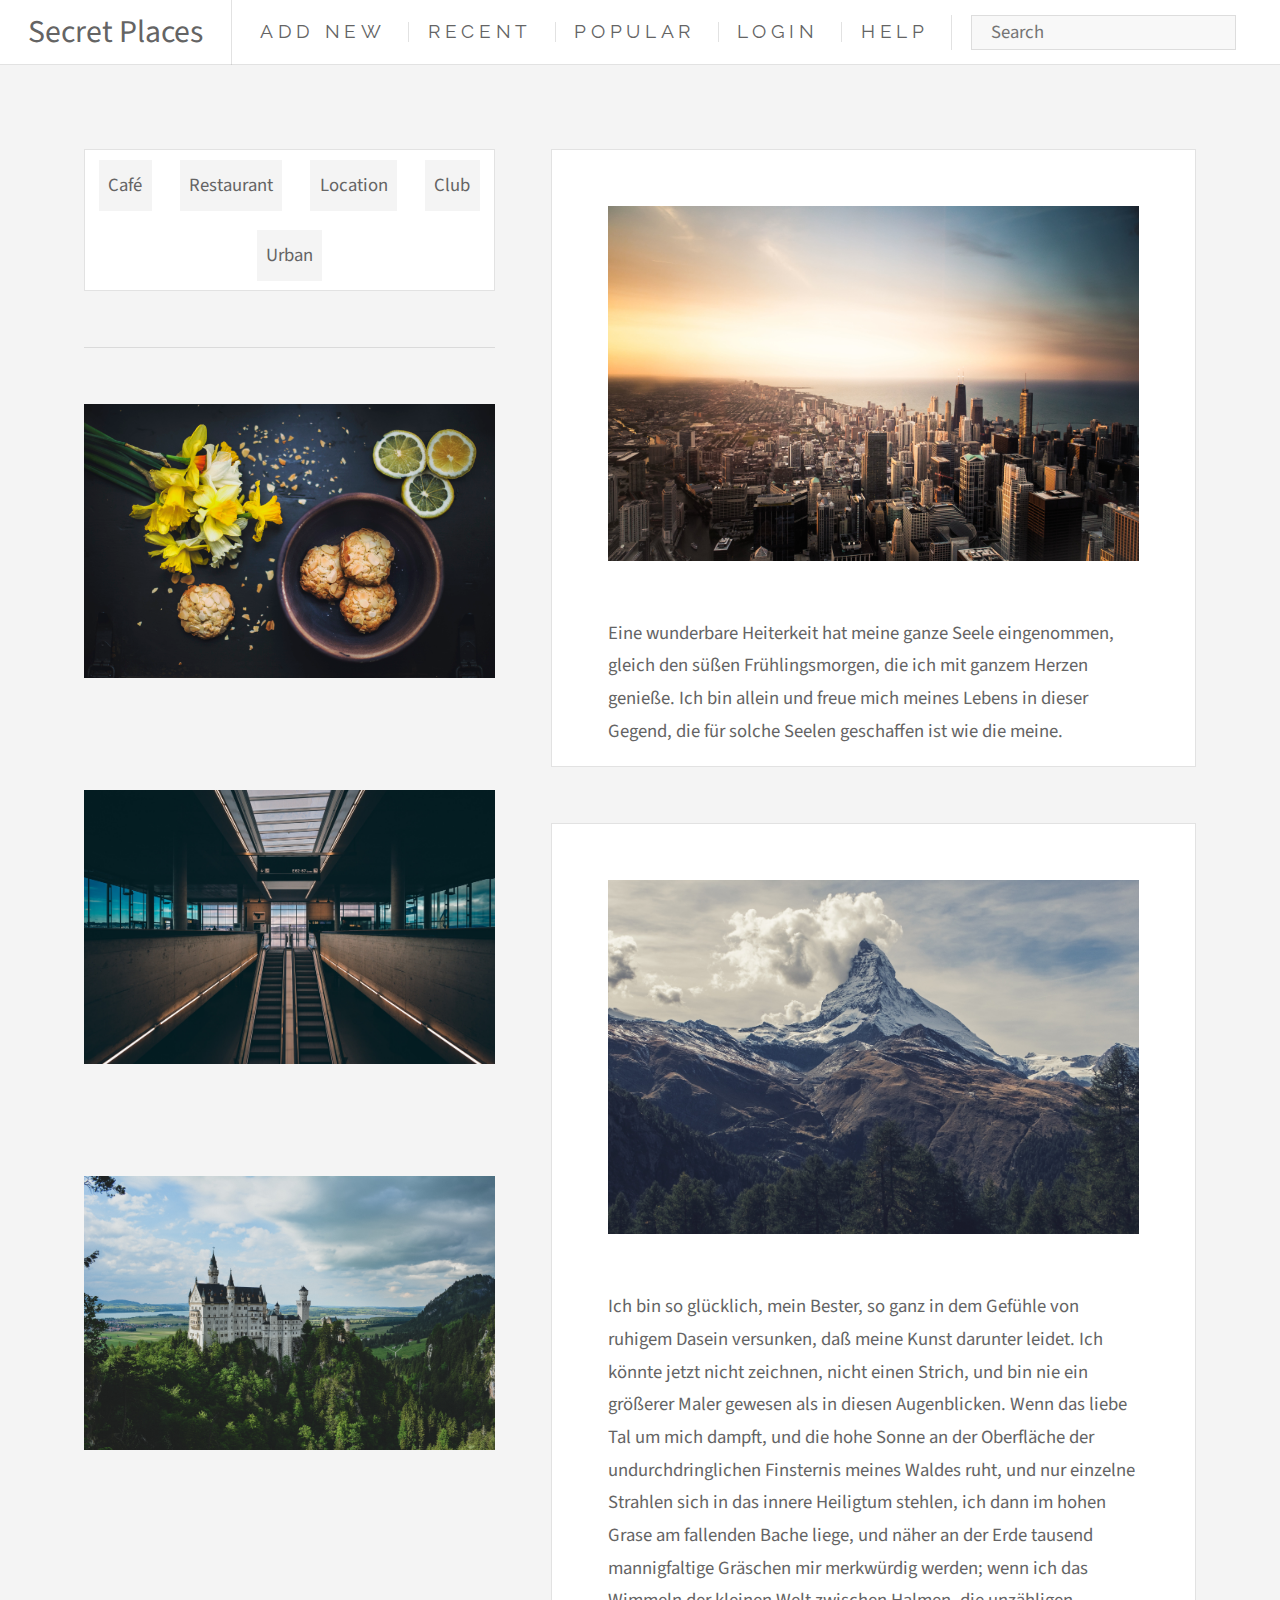
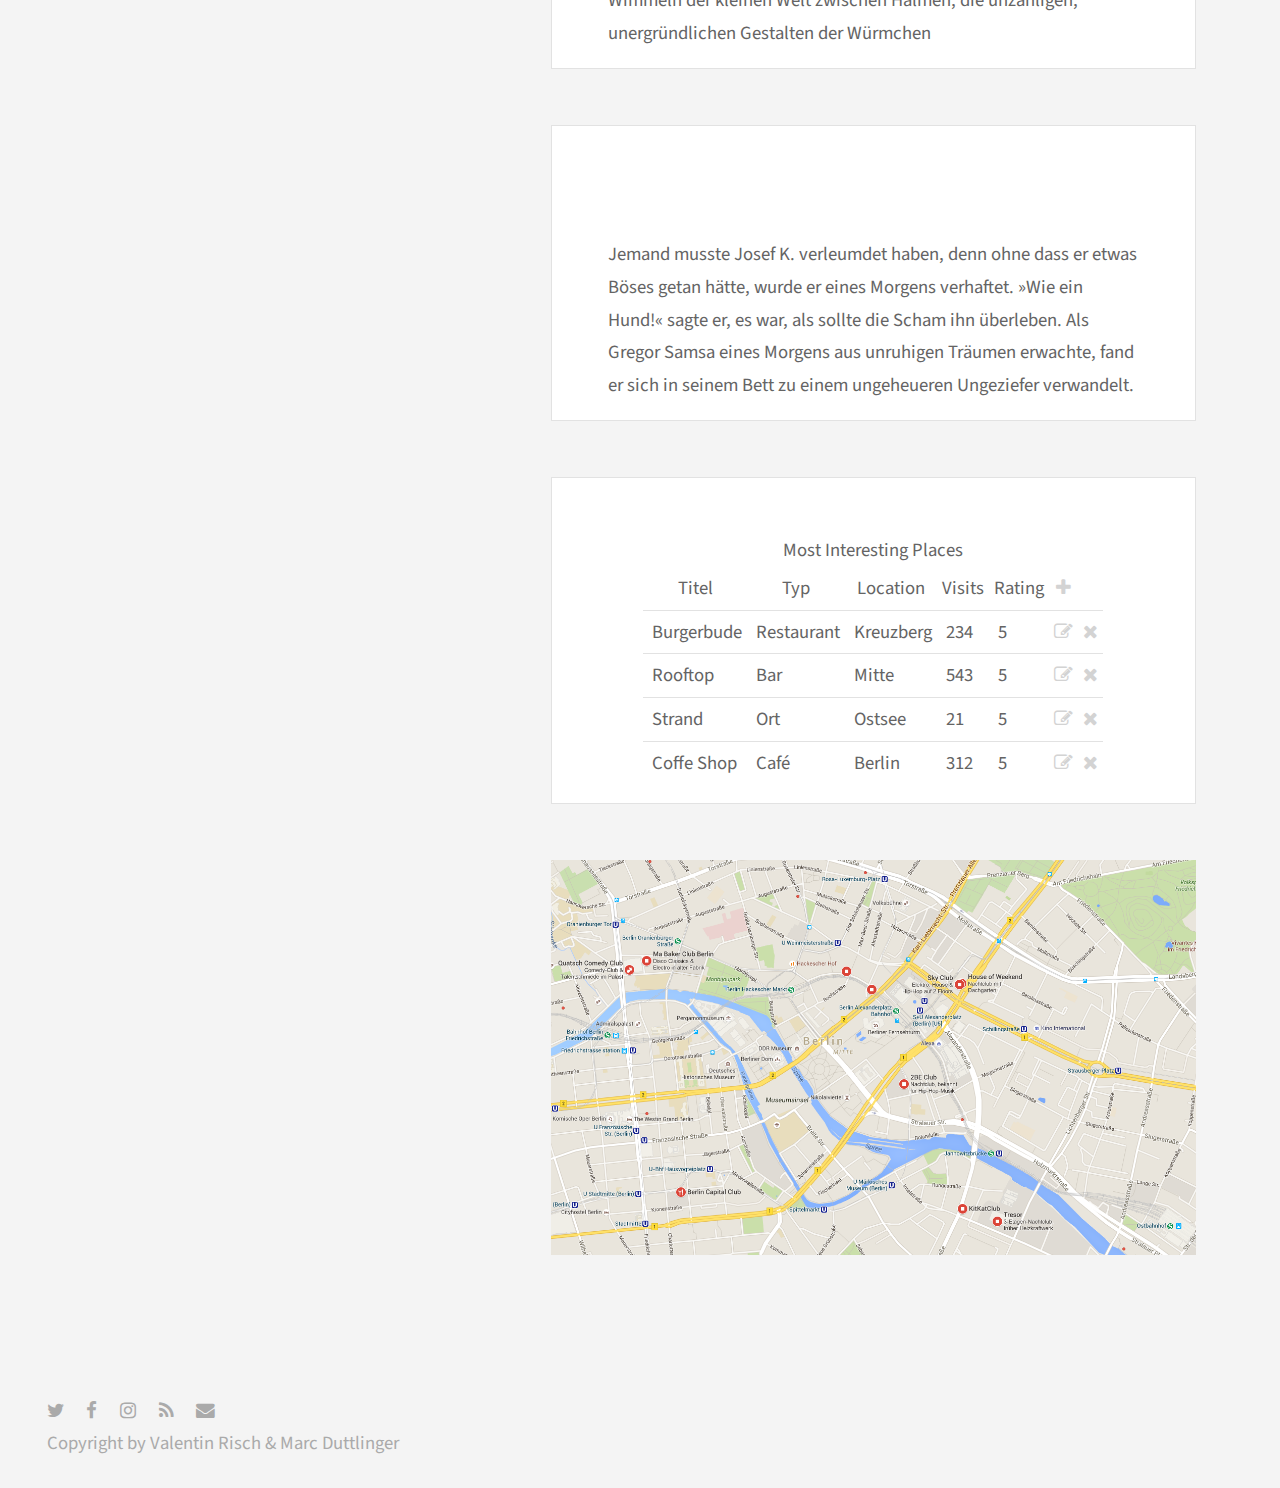
==== commit e074b439: "added bourbon/neat grid" ====
--- a/index.html
+++ b/index.html
@@ -4,16 +4,18 @@
   <meta charset="utf-8" />
   <title>mme1_webpage</title>
 
-  <link rel="stylesheet" href="css/main.css">
+  <link rel="stylesheet" href="assets/css/main.css">
   <link rel="stylesheet" href="http://cdnjs.cloudflare.com/ajax/libs/font-awesome/4.4.0/css/font-awesome.min.css">
   <script type="text/javascript" src="js/testdata.js"></script>
     <script src="http://maps.googleapis.com/maps/api/js"></script>
     <script type="text/javascript" src="js/map.js"></script>
+    <script type="text/javascript" src="js/testdata.js"></script>
+    <script type="text/javascript" src="js/falsetestdata.js"></script>
     <script type="text/javascript" src="js/validate.js"></script>
 </head>
 <body>
   <!-- Main-Container -->
-  <div id="wrapper">
+  <div class="wrapper">
   <!-- semantic navbar -->
   <header>
     <h1><a href="#">Secret Places</a></h1>
@@ -28,7 +30,7 @@
       </ul>
     </nav>
   </header>
-  <main id="main">
+  <main class="main">
       <article class="post">
         <a href="#" class="image featured">
           <img src="images/pic1.jpeg" alt>
@@ -176,6 +178,7 @@
                           <input type="checkbox" id="location" name="location" class="checkboxes"><label for="location">
                           <i class="fa fa-map-marker fa-5x" aria-hidden="true"></i>
                       </label>
+                          <div id="checkbox_warning"></div>
                           <br>
                           Title
                           <div class="tooltip right-inner-addon input-container">
@@ -201,6 +204,7 @@
                           <br>
                           <button type="submit" id="submit_button" class="button">Submit</button>
                           <button type="button" id="test_button" class="button">TEST</button>
+                          <button type="button" id="false_test_button" class="button">TEST_FALSE</button>
                       </fieldset>
                   </form>
               </div>
--- a/assets/css/main.css
+++ b/assets/css/main.css
@@ -0,0 +1,839 @@
+/*Stylesheet for the mme1 webpage*/
+@import url("css/font-awesome.css");
+@import url("http://fonts.googleapis.com/css?family=Source+Sans+Pro:400,700|Raleway:400,800,900");
+/* import 0-tools*/
+/*! normalize.css v3.0.2 | MIT License | git.io/normalize */
+html {
+  font-family: sans-serif;
+  -ms-text-size-adjust: 100%;
+  -webkit-text-size-adjust: 100%; }
+
+body {
+  margin: 0; }
+
+article,
+aside,
+details,
+figcaption,
+figure,
+footer,
+header,
+hgroup,
+main,
+menu,
+nav,
+section,
+summary {
+  display: block; }
+
+audio,
+canvas,
+progress,
+video {
+  display: inline-block;
+  vertical-align: baseline; }
+
+audio:not([controls]) {
+  display: none;
+  height: 0; }
+
+[hidden],
+template {
+  display: none; }
+
+a {
+  background-color: transparent; }
+
+a:active,
+a:hover {
+  outline: 0; }
+
+abbr[title] {
+  border-bottom: 1px dotted; }
+
+b,
+strong {
+  font-weight: bold; }
+
+dfn {
+  font-style: italic; }
+
+h1 {
+  font-size: 2em;
+  margin: 0.67em 0; }
+
+mark {
+  background: #ff0;
+  color: #000; }
+
+small {
+  font-size: 80%; }
+
+sub,
+sup {
+  font-size: 75%;
+  line-height: 0;
+  position: relative;
+  vertical-align: baseline; }
+
+sup {
+  top: -0.5em; }
+
+sub {
+  bottom: -0.25em; }
+
+img {
+  border: 0; }
+
+svg:not(:root) {
+  overflow: hidden; }
+
+figure {
+  margin: 1em 40px; }
+
+hr {
+  -moz-box-sizing: content-box;
+  box-sizing: content-box;
+  height: 0; }
+
+pre {
+  overflow: auto; }
+
+code,
+kbd,
+pre,
+samp {
+  font-family: monospace, monospace;
+  font-size: 1em; }
+
+button,
+input,
+optgroup,
+select,
+textarea {
+  color: inherit;
+  font: inherit;
+  margin: 0; }
+
+button {
+  overflow: visible; }
+
+button,
+select {
+  text-transform: none; }
+
+button,
+html input[type="button"],
+input[type="reset"],
+input[type="submit"] {
+  -webkit-appearance: button;
+  cursor: pointer; }
+
+button[disabled],
+html input[disabled] {
+  cursor: default; }
+
+button::-moz-focus-inner,
+input::-moz-focus-inner {
+  border: 0;
+  padding: 0; }
+
+input {
+  line-height: normal; }
+
+input[type="checkbox"],
+input[type="radio"] {
+  box-sizing: border-box;
+  padding: 0; }
+
+input[type="number"]::-webkit-inner-spin-button,
+input[type="number"]::-webkit-outer-spin-button {
+  height: auto; }
+
+input[type="search"] {
+  -webkit-appearance: textfield;
+  -moz-box-sizing: content-box;
+  -webkit-box-sizing: content-box;
+  box-sizing: content-box; }
+
+input[type="search"]::-webkit-search-cancel-button,
+input[type="search"]::-webkit-search-decoration {
+  -webkit-appearance: none; }
+
+fieldset {
+  border: 1px solid #c0c0c0;
+  margin: 0 2px;
+  padding: 0.35em 0.625em 0.75em; }
+
+legend {
+  border: 0;
+  padding: 0; }
+
+textarea {
+  overflow: auto; }
+
+optgroup {
+  font-weight: bold; }
+
+table {
+  border-collapse: collapse;
+  border-spacing: 0; }
+
+td,
+th {
+  padding: 0; }
+
+html {
+  box-sizing: border-box; }
+
+*, *::after, *::before {
+  box-sizing: inherit; }
+
+/* import 1-basics*/
+a {
+  color: #0074D9;
+  text-decoration: none;
+  outline: 0; }
+  a:hover, a:focus {
+    color: #40a6ff; }
+
+/* import 2-modules */
+/* import 3-layouts */
+/* Reset */
+html, body, div, span, applet, object, iframe, h1, h2, h3, h4, h5, h6, p, blockquote, pre, a, abbr, acronym, address, big, cite, code, del, dfn, em, img, ins, kbd, q, s, samp, small, strike, strong, sub, sup, tt, var, b, u, i, center, dl, dt, dd, ol, ul, li, fieldset, form, label, legend, table, caption, tbody, tfoot, thead, tr, th, td, article, aside, canvas, details, embed, figure, figcaption, footer, header, hgroup, menu, nav, output, ruby, section, summary, time, mark, audio, video {
+  margin: 0;
+  padding: 0;
+  border: 0;
+  font-size: 100%;
+  font: inherit;
+  vertical-align: baseline; }
+
+article, aside, details, figcaption, figure, footer, header, hgroup, menu, nav, section {
+  display: block; }
+
+body {
+  line-height: 1; }
+
+ol, ul {
+  list-style: none; }
+
+blockquote, q {
+  quotes: none; }
+
+blockquote:before, blockquote:after {
+  content: '';
+  content: none; }
+
+q:before, q:after {
+  content: '';
+  content: none; }
+
+table {
+  border-collapse: collapse;
+  border-spacing: 0; }
+
+body {
+  -webkit-text-size-adjust: none; }
+
+/* Box Model */
+* {
+  -moz-box-sizing: border-box;
+  -webkit-box-sizing: border-box;
+  box-sizing: border-box; }
+  *:before, *:after {
+    -moz-box-sizing: border-box;
+    -webkit-box-sizing: border-box;
+    box-sizing: border-box; }
+
+/**** Main Settings ****/
+/* Type */
+body, input, select, textarea {
+  color: #646464;
+  font-family: "Source Sans Pro", Helvetica, sans-serif;
+  font-size: 14pt;
+  font-weight: 400;
+  line-height: 1.75; }
+
+/**** WRAPPER ****/
+.wrapper {
+  display: -moz-flex;
+  display: -webkit-flex;
+  display: -ms-flex;
+  display: flex;
+  -moz-flex-direction: row-reverse;
+  -webkit-flex-direction: row-reverse;
+  -ms-flex-direction: row-reverse;
+  flex-direction: row-reverse;
+  -moz-transition: opacity 0.5s ease;
+  -webkit-transition: opacity 0.5s ease;
+  -ms-transition: opacity 0.5s ease;
+  transition: opacity 0.5s ease;
+  margin: 0 auto;
+  max-width: 100%;
+  opacity: 1;
+  padding: 4.5em;
+  width: 90em; }
+
+/**** BODY ***/
+body {
+  padding-top: 3.5em;
+  background: #f4f4f4; }
+
+/**** HEADER ****/
+header {
+  background-color: #ffffff;
+  border-bottom: solid 1px rgba(160, 160, 160, 0.3);
+  height: 3.5em;
+  display: flex;
+  left: 0;
+  line-height: 3.5em;
+  position: fixed;
+  top: 0;
+  width: 100%;
+  z-index: 10000; }
+  header a {
+    color: inherit;
+    text-decoration: none; }
+  header ul {
+    list-style: none;
+    margin: 0;
+    padding-left: 0; }
+    header ul li {
+      display: inline-block;
+      padding-left: 0; }
+  header h1 {
+    height: inherit;
+    line-height: inherit;
+    padding: 0 0 0 1.5em;
+    white-space: nowrap; }
+    header h1 a {
+      font-size: 1.7em; }
+  header .links {
+    -moz-flex: 1;
+    -webkit-flex: 1;
+    -ms-flex: 1;
+    flex: 1;
+    border-left: solid 1px rgba(160, 160, 160, 0.3);
+    height: inherit;
+    line-height: inherit;
+    margin-left: 1.5em;
+    overflow: hidden;
+    padding-left: 1.5em; }
+    header .links ul li {
+      border-left: solid 1px rgba(160, 160, 160, 0.3);
+      line-height: 1;
+      margin-left: 1em;
+      padding-left: 1em; }
+      header .links ul li:first-child {
+        border-left: 0;
+        margin-left: 0;
+        padding-left: 0; }
+      header .links ul li a {
+        border-bottom: 0;
+        font-family: "Raleway", Helvetica, sans-serif;
+        font-size: 1.0em;
+        font-weight: 400;
+        letter-spacing: 0.25em;
+        text-transform: uppercase; }
+  header #search_input {
+    margin-top: auto; }
+
+/**** SECTION ****/
+/**** SIDEBAR ****/
+#sidebar {
+  margin-right: 3em;
+  min-width: 22em;
+  width: 22em; }
+  #sidebar > * {
+    border-top: solid 1px rgba(160, 160, 160, 0.3);
+    margin: 3em 0 0 0;
+    padding: 3em 0 0 0; }
+  #sidebar > :first-child {
+    border-top: 0;
+    margin-top: 0;
+    padding-top: 0; }
+
+#search-widget {
+  height: 5em; }
+
+.mini-posts {
+  margin: 0 0 2em 0; }
+
+.mini-post {
+  display: -moz-flex;
+  display: -webkit-flex;
+  display: -ms-flex;
+  display: flex;
+  -moz-flex-direction: column-reverse;
+  -webkit-flex-direction: column-reverse;
+  -ms-flex-direction: column-reverse;
+  flex-direction: column-reverse;
+  background: #ffffff;
+  border: solid 1px rgba(160, 160, 160, 0.3);
+  margin: 0 0 2em 0; }
+
+.tag-cloud {
+  display: -webkit-box;
+  display: -moz-box;
+  display: -ms-flexbox;
+  display: -webkit-flex;
+  display: flex;
+  -webkit-flex-flow: row wrap;
+  justify-content: space-around; }
+
+.tag-item {
+  margin: 0.5em;
+  padding: 0.5em;
+  background-color: #f4f4f4; }
+
+/**** MAIN ****/
+main {
+  -moz-flex-grow: 1;
+  -webkit-flex-grow: 1;
+  -ms-flex-grow: 1;
+  flex-grow: 1;
+  -ms-flex: 1;
+  width: 100%; }
+
+.post {
+  padding: 3em 3em 1em 3em;
+  background: #ffffff;
+  border: solid 1px rgba(160, 160, 160, 0.3);
+  margin: 0 0 3em 0;
+  position: relative; }
+  .post > .image.featured {
+    overflow: hidden; }
+    .post > .image.featured img {
+      -moz-transition: -moz-transform 0.2s ease-out;
+      -webkit-transition: -webkit-transform 0.2s ease-out;
+      -ms-transition: -ms-transform 0.2s ease-out;
+      transition: transform 0.2s ease-out; }
+    .post > .image.featured:hover img {
+      -moz-transform: scale(1.05);
+      -webkit-transform: scale(1.05);
+      -ms-transform: scale(1.05);
+      transform: scale(1.05); }
+
+/**** IMAGE ****/
+/* Image */
+.image {
+  border: 0;
+  display: inline-block;
+  position: relative; }
+  .image img {
+    display: block; }
+  .image.left, .image.right {
+    max-width: 40%; }
+  .image.left img, .image.right img {
+    width: 100%; }
+  .image.left {
+    float: left;
+    padding: 0 1.5em 1em 0;
+    top: 0.25em; }
+  .image.right {
+    float: right;
+    padding: 0 0 1em 1.5em;
+    top: 0.25em; }
+  .image.fit {
+    display: block;
+    margin: 0 0 2em 0;
+    width: 100%; }
+    .image.fit img {
+      width: 100%; }
+  .image.featured {
+    display: block;
+    margin: 0 0 3em 0;
+    width: 100%; }
+    .image.featured img {
+      width: 100%; }
+
+/**** MODAL ***/
+/* Add animation (Chrome, Safari, Opera) */
+@-webkit-keyframes example {
+  from {
+    top: -100px;
+    opacity: 0; }
+  to {
+    top: 0px;
+    opacity: 1; } }
+/* Add animation (Standard syntax) */
+@keyframes example {
+  from {
+    top: -100px;
+    opacity: 0; }
+  to {
+    top: 0px;
+    opacity: 1; } }
+/* The modal's background */
+.modal {
+  position: fixed;
+  display: none;
+  left: 0;
+  top: 0;
+  width: 100%;
+  height: 100%;
+  overflow: auto;
+  background-color: black;
+  background-color: rgba(0, 0, 0, 0.4);
+  z-index: 1000000000; }
+  .modal:target {
+    display: table;
+    position: fixed; }
+
+/* Display the modal when targeted */
+/* The modal box */
+.modal-dialog {
+  display: table-cell;
+  vertical-align: middle;
+  z-index: -1000; }
+  .modal-dialog .modal-content {
+    hight: 50vw;
+    margin: auto;
+    background-color: #f3f3f3;
+    position: relative;
+    padding: 2em;
+    outline: 0;
+    border: 1px #777 solid;
+    text-align: justify;
+    width: 50vw;
+    box-shadow: 0 4px 8px 0 rgba(0, 0, 0, 0.2), 0 6px 20px 0 rgba(0, 0, 0, 0.19);
+    /* Add animation */
+    -webkit-animation-name: example;
+    /* Chrome, Safari, Opera */
+    -webkit-animation-duration: 0.5s;
+    /* Chrome, Safari, Opera */
+    animation-name: example;
+    animation-duration: 0.5s; }
+
+/* The modal's content */
+/* The button used to close the modal */
+#closebtn {
+  float: right;
+  right: 2em;
+  top: 2em; }
+
+#closebtnclosebtn:hover, #closebtn:focus {
+  color: black;
+  text-decoration: none;
+  cursor: pointer; }
+
+.container {
+  background: #ffffff;
+  padding: 2px 16px;
+  width: 50vw; }
+
+/**** FORM ****/
+#search-widget form {
+  margin: 0;
+  display: block;
+  margin: auto; }
+  #search-widget form input {
+    display: inline-block;
+    height: 2.5em;
+    position: relative;
+    top: -2px;
+    vertical-align: middle; }
+#search-widget #search input {
+  width: 20em; }
+
+input[type="text"], select, textarea {
+  background: rgba(160, 160, 160, 0.075);
+  border: none;
+  border: solid 1px rgba(160, 160, 160, 0.3);
+  border-radius: 0;
+  color: inherit;
+  display: block;
+  outline: 0;
+  padding: 0 1em;
+  text-decoration: none;
+  width: 100%; }
+
+input[type=checkbox].checkboxes {
+  display: none; }
+
+.fa {
+  color: lightgray; }
+
+input[type=checkbox].checkboxes:checked + label .fa {
+  color: red; }
+
+#googleMap {
+  z-index: 100000000000000;
+  height: 20vw; }
+
+.right-inner-addon {
+  position: relative; }
+  .right-inner-addon input {
+    padding-right: 35px !important; }
+  .right-inner-addon i {
+    position: absolute;
+    right: 0px;
+    padding: 12px 12px;
+    pointer-events: none; }
+
+.right-inner-addon-b {
+  position: relative; }
+  .right-inner-addon-b input {
+    padding-right: 35px !important; }
+  .right-inner-addon-b i {
+    position: absolute;
+    right: 0px;
+    padding: 9px 12px;
+    pointer-events: none; }
+
+i.fa-exclamation-triangle {
+  visibility: hidden; }
+
+/* Tooltip container */
+.tooltip .tooltiptext {
+  visibility: hidden;
+  width: 120px;
+  background-color: black;
+  color: #fff;
+  text-align: center;
+  padding: 5px 0;
+  /* Position the tooltip */
+  position: absolute;
+  z-index: 1;
+  bottom: 100%;
+  left: 50%;
+  margin-left: -60px; }
+.tooltip:hover .tooltiptext {
+  visibility: visible; }
+
+/*** BUTTON ***/
+input[type="submit"], input[type="reset"], input[type="button"] {
+  -moz-appearance: none;
+  -webkit-appearance: none;
+  -ms-appearance: none;
+  appearance: none;
+  -moz-transition: background-color 0.2s ease, box-shadow 0.2s ease, color 0.2s ease;
+  -webkit-transition: background-color 0.2s ease, box-shadow 0.2s ease, color 0.2s ease;
+  -ms-transition: background-color 0.2s ease, box-shadow 0.2s ease, color 0.2s ease;
+  transition: background-color 0.2s ease, box-shadow 0.2s ease, color 0.2s ease;
+  background-color: transparent;
+  border: 0;
+  box-shadow: inset 0 0 0 1px rgba(160, 160, 160, 0.3);
+  color: #3c3b3b !important;
+  cursor: pointer;
+  display: inline-block;
+  font-family: "Raleway", Helvetica, sans-serif;
+  font-size: 0.6em;
+  font-weight: 800;
+  height: 4.8125em;
+  letter-spacing: 0.25em;
+  line-height: 4.8125em;
+  padding: 0 2.5em;
+  text-align: center;
+  text-decoration: none;
+  text-transform: uppercase;
+  white-space: nowrap; }
+
+button, .button {
+  -moz-appearance: none;
+  -webkit-appearance: none;
+  -ms-appearance: none;
+  appearance: none;
+  -moz-transition: background-color 0.2s ease, box-shadow 0.2s ease, color 0.2s ease;
+  -webkit-transition: background-color 0.2s ease, box-shadow 0.2s ease, color 0.2s ease;
+  -ms-transition: background-color 0.2s ease, box-shadow 0.2s ease, color 0.2s ease;
+  transition: background-color 0.2s ease, box-shadow 0.2s ease, color 0.2s ease;
+  background-color: transparent;
+  border: 0;
+  box-shadow: inset 0 0 0 1px rgba(160, 160, 160, 0.3);
+  color: #3c3b3b !important;
+  cursor: pointer;
+  display: inline-block;
+  font-family: "Raleway", Helvetica, sans-serif;
+  font-size: 0.6em;
+  font-weight: 800;
+  height: 4.8125em;
+  letter-spacing: 0.25em;
+  line-height: 4.8125em;
+  padding: 0 2.5em;
+  text-align: center;
+  text-decoration: none;
+  text-transform: uppercase;
+  white-space: nowrap; }
+
+input[type="submit"]:hover, input[type="reset"]:hover, input[type="button"]:hover {
+  box-shadow: inset 0 0 0 1px #2ebaae;
+  color: #2ebaae !important; }
+
+button:hover, .button:hover {
+  box-shadow: inset 0 0 0 1px #2ebaae;
+  color: #2ebaae !important; }
+
+input[type="submit"]:hover:active, input[type="reset"]:hover:active, input[type="button"]:hover:active {
+  background-color: rgba(46, 186, 174, 0.05); }
+
+button:hover:active, .button:hover:active {
+  background-color: rgba(46, 186, 174, 0.05); }
+
+input[type="submit"]:before, input[type="submit"]:after {
+  color: #aaaaaa;
+  position: relative; }
+input[type="reset"]:before, input[type="reset"]:after {
+  color: #aaaaaa;
+  position: relative; }
+input[type="button"]:before, input[type="button"]:after {
+  color: #aaaaaa;
+  position: relative; }
+
+button:before, button:after {
+  color: #aaaaaa;
+  position: relative; }
+
+.button:before, .button:after {
+  color: #aaaaaa;
+  position: relative; }
+
+input[type="submit"]:before, input[type="reset"]:before, input[type="button"]:before {
+  left: -1em;
+  padding: 0 0 0 0.75em; }
+
+button:before, .button:before {
+  left: -1em;
+  padding: 0 0 0 0.75em; }
+
+input[type="submit"]:after, input[type="reset"]:after, input[type="button"]:after {
+  left: 1em;
+  padding: 0 0.75em 0 0; }
+
+button:after, .button:after {
+  left: 1em;
+  padding: 0 0.75em 0 0; }
+
+input[type="submit"].fit, input[type="reset"].fit, input[type="button"].fit {
+  display: block;
+  margin: 0 0 1em 0;
+  width: 100%; }
+
+button.fit, .button.fit {
+  display: block;
+  margin: 0 0 1em 0;
+  width: 100%; }
+
+input[type="submit"].big, input[type="reset"].big, input[type="button"].big {
+  font-size: 0.7em;
+  padding: 0 3em; }
+
+button.big, .button.big {
+  font-size: 0.7em;
+  padding: 0 3em; }
+
+input[type="submit"].small, input[type="reset"].small, input[type="button"].small {
+  font-size: 0.5em; }
+
+button.small, .button.small {
+  font-size: 0.5em; }
+
+input[type="submit"].disabled, input[type="submit"]:disabled {
+  -moz-pointer-events: none;
+  -webkit-pointer-events: none;
+  -ms-pointer-events: none;
+  pointer-events: none;
+  color: rgba(160, 160, 160, 0.3) !important; }
+input[type="reset"].disabled, input[type="reset"]:disabled {
+  -moz-pointer-events: none;
+  -webkit-pointer-events: none;
+  -ms-pointer-events: none;
+  pointer-events: none;
+  color: rgba(160, 160, 160, 0.3) !important; }
+input[type="button"].disabled, input[type="button"]:disabled {
+  -moz-pointer-events: none;
+  -webkit-pointer-events: none;
+  -ms-pointer-events: none;
+  pointer-events: none;
+  color: rgba(160, 160, 160, 0.3) !important; }
+
+button.disabled, button:disabled {
+  -moz-pointer-events: none;
+  -webkit-pointer-events: none;
+  -ms-pointer-events: none;
+  pointer-events: none;
+  color: rgba(160, 160, 160, 0.3) !important; }
+
+.button.disabled, .button:disabled {
+  -moz-pointer-events: none;
+  -webkit-pointer-events: none;
+  -ms-pointer-events: none;
+  pointer-events: none;
+  color: rgba(160, 160, 160, 0.3) !important; }
+
+input[type="submit"].disabled:before, input[type="submit"]:disabled:before {
+  color: rgba(160, 160, 160, 0.3) !important; }
+input[type="reset"].disabled:before, input[type="reset"]:disabled:before {
+  color: rgba(160, 160, 160, 0.3) !important; }
+input[type="button"].disabled:before, input[type="button"]:disabled:before {
+  color: rgba(160, 160, 160, 0.3) !important; }
+
+button.disabled:before, button:disabled:before {
+  color: rgba(160, 160, 160, 0.3) !important; }
+
+.button.disabled:before, .button:disabled:before {
+  color: rgba(160, 160, 160, 0.3) !important; }
+
+/**** TABLE ****/
+.demo-content {
+  margin: auto;
+  border-collapse: collapse;
+  padding: 5px; }
+  .demo-content th {
+    margin: auto;
+    padding: 5px; }
+  .demo-content td {
+    margin: auto;
+    border-top: solid 1px rgba(160, 160, 160, 0.3);
+    padding: 5px; }
+
+/* ICON */
+.icon {
+  text-decoration: none;
+  border-bottom: none;
+  position: relative; }
+  .icon:before {
+    -moz-osx-font-smoothing: grayscale;
+    -webkit-font-smoothing: antialiased;
+    font-family: FontAwesome;
+    font-style: normal;
+    font-weight: normal;
+    text-transform: none !important; }
+  .icon > .label {
+    display: none; }
+  .icon.suffix:before {
+    float: right; }
+
+/**** LIST ****/
+ul.icons {
+  cursor: default;
+  list-style: none;
+  padding-left: 0; }
+  ul.icons li {
+    display: inline-block;
+    padding: 0 1em 0 0; }
+    ul.icons li:last-child {
+      padding-right: 0; }
+    ul.icons li > * {
+      text-decoration: none;
+      border: 0; }
+      ul.icons li > *:before {
+        -moz-osx-font-smoothing: grayscale;
+        -webkit-font-smoothing: antialiased;
+        font-family: FontAwesome;
+        font-style: normal;
+        font-weight: normal;
+        text-transform: none !important;
+        color: #aaaaaa; }
+      ul.icons li > * .label {
+        display: none; }
+
+/**** FOOTER ****/
+#main-footer .icons {
+  margin-left: 2.5em;
+  margin-bottom: 1.5em;
+  overflow: hidden;
+  color: #aaaaaa; }
+
+/**** Container ****/
+/*# sourceMappingURL=main.css.map */
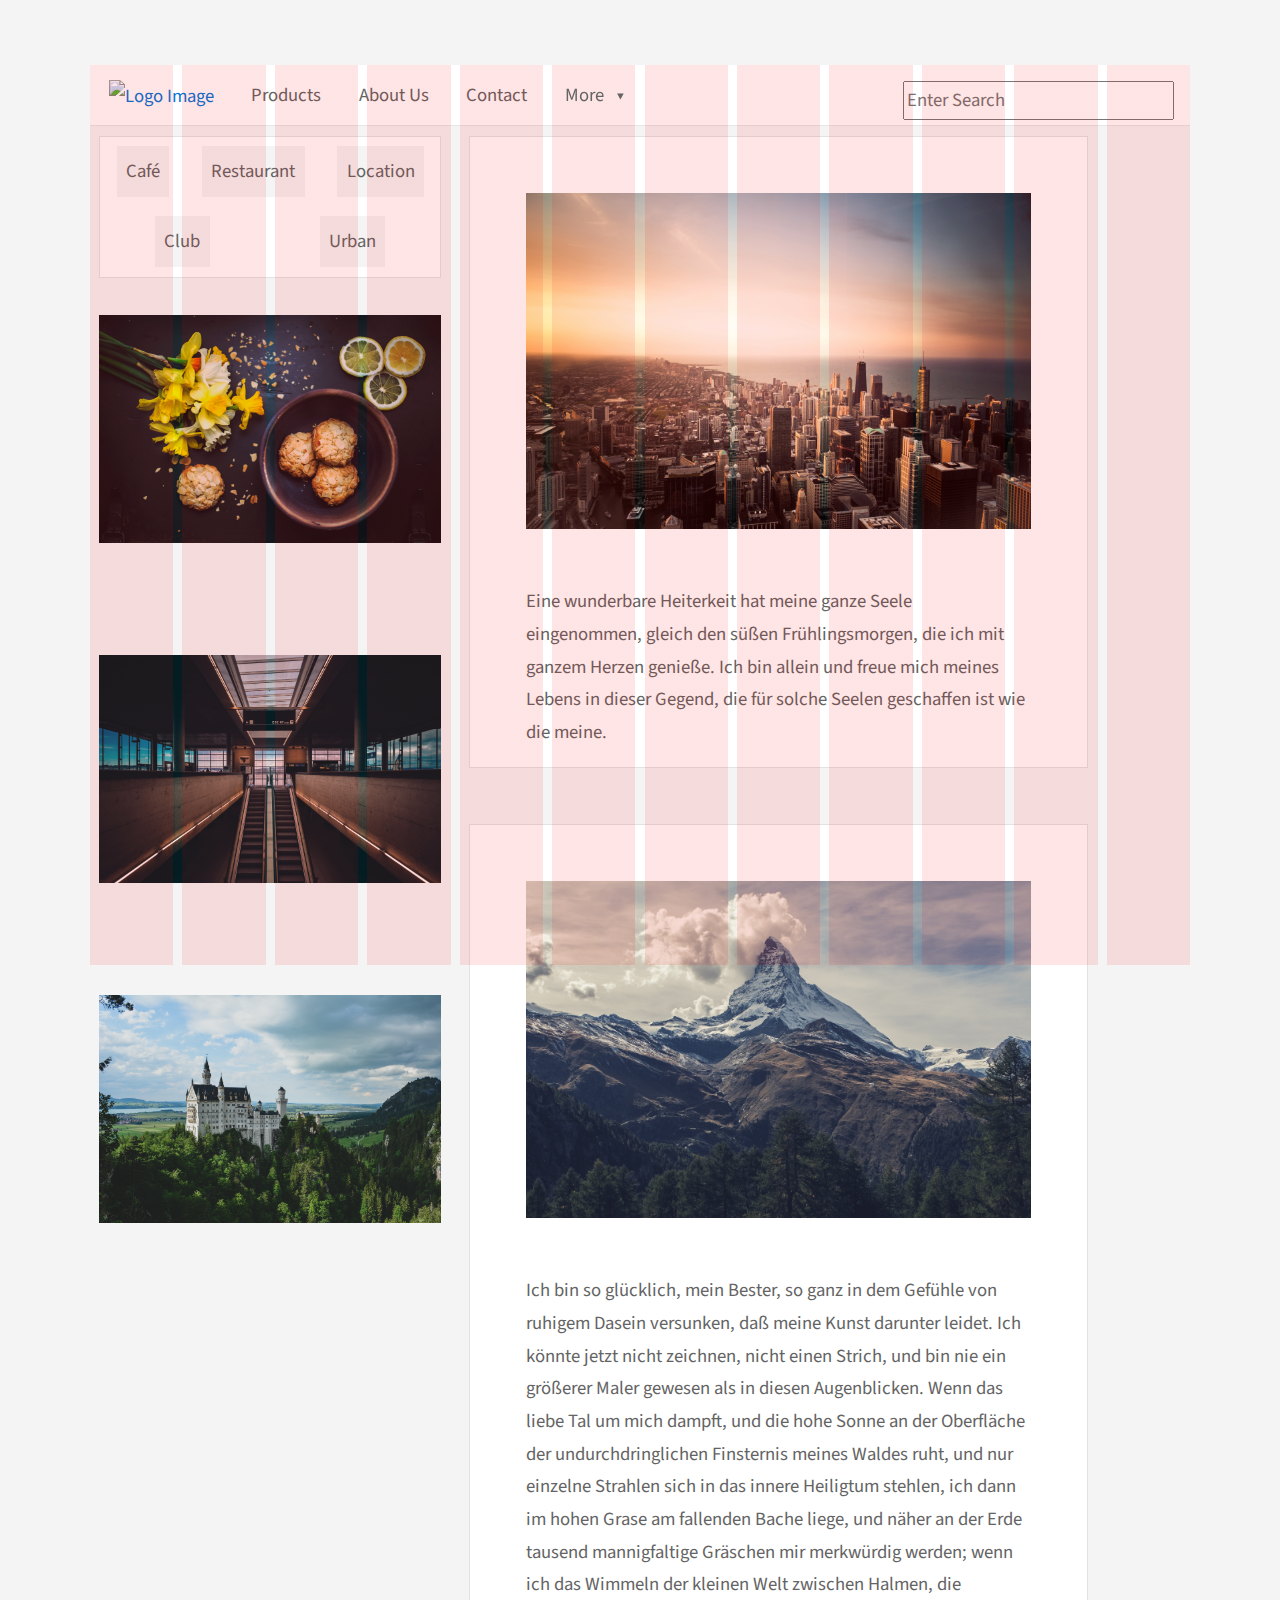
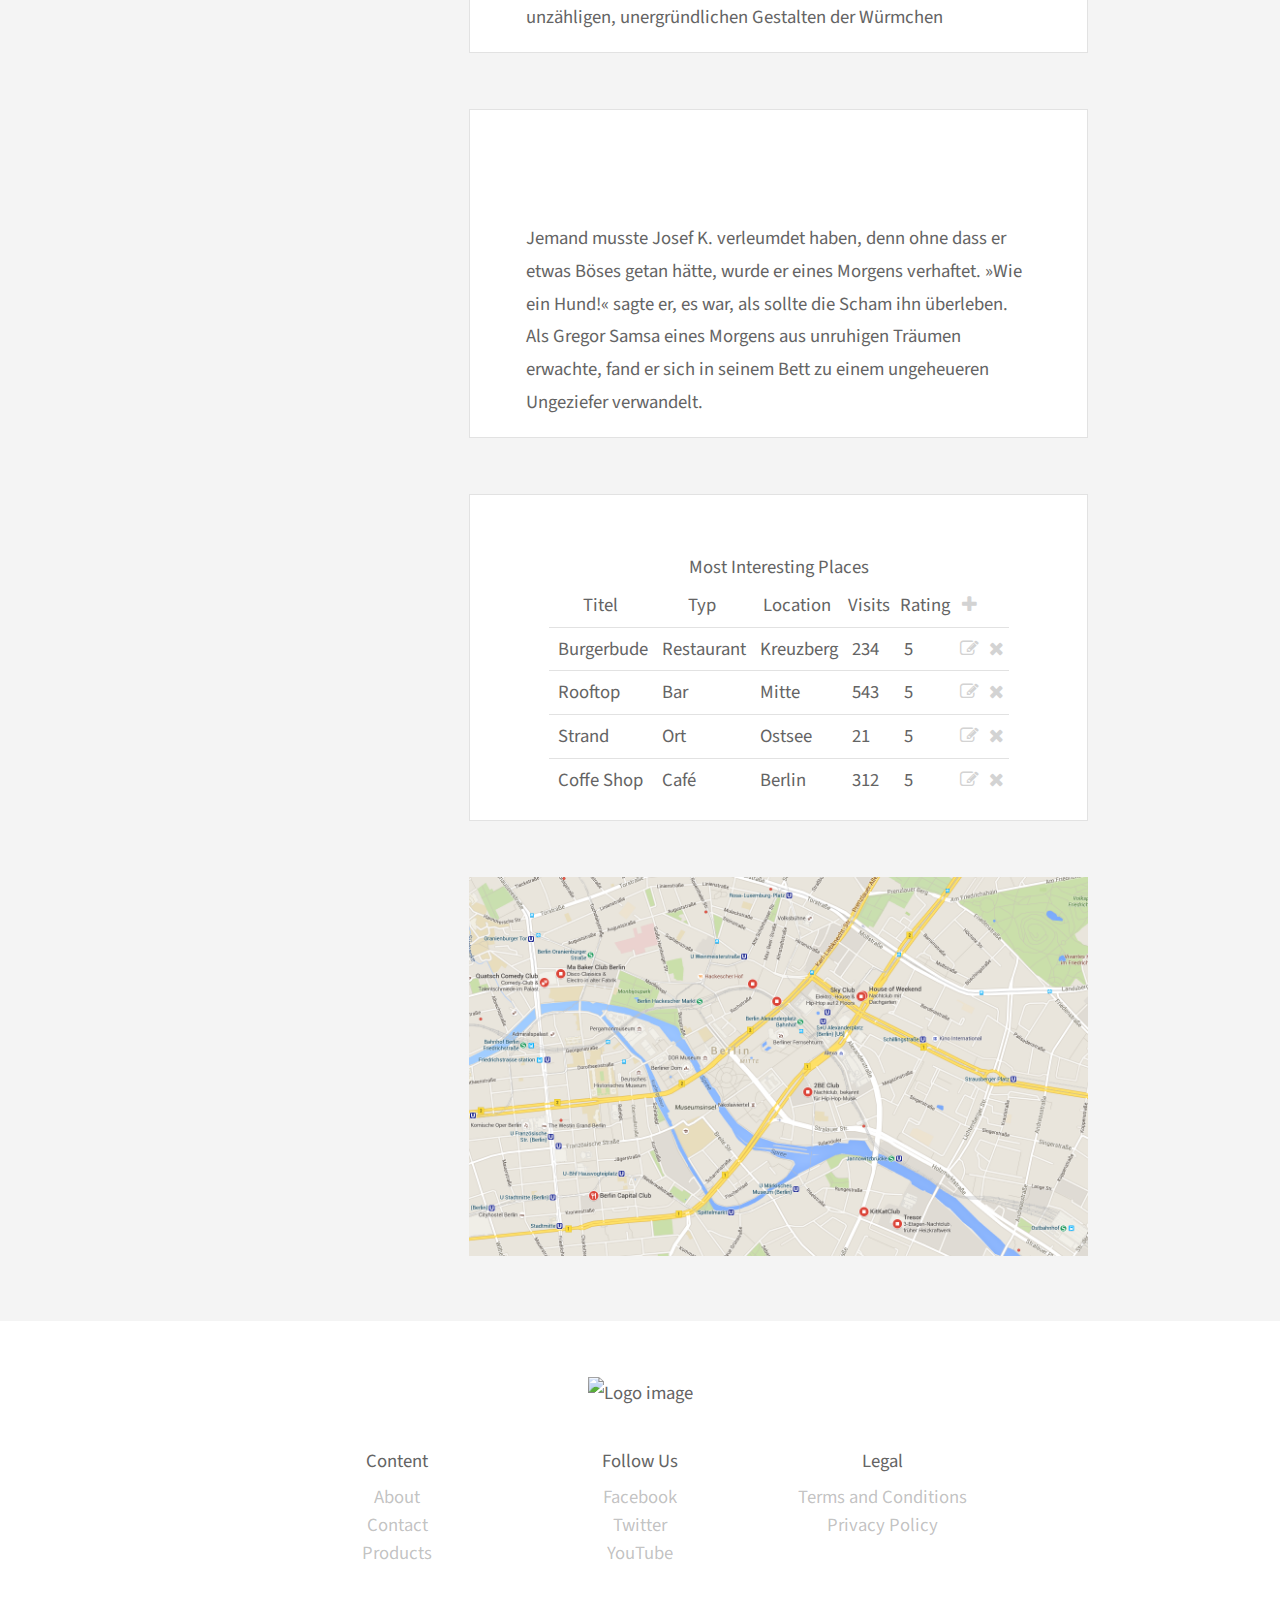
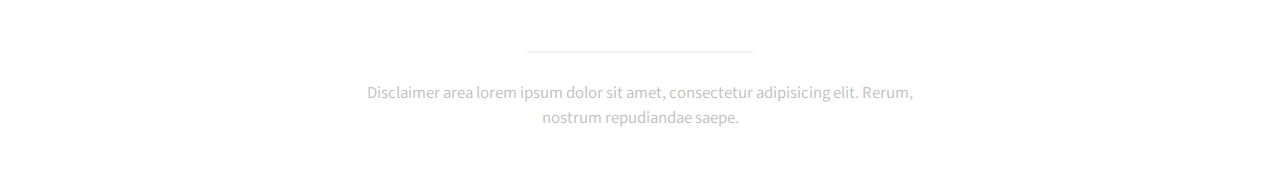
==== commit 99c7634c: "added responsive grid" ====
--- a/index.html
+++ b/index.html
@@ -12,24 +12,104 @@
     <script type="text/javascript" src="js/testdata.js"></script>
     <script type="text/javascript" src="js/falsetestdata.js"></script>
     <script type="text/javascript" src="js/validate.js"></script>
+    <script src="http://code.jquery.com/jquery-latest.js"></script>
+    <script type="text/javascript" src="js/menu_toggle.js"></script>
 </head>
 <body>
   <!-- Main-Container -->
   <div class="wrapper">
   <!-- semantic navbar -->
-  <header>
-    <h1><a href="#">Secret Places</a></h1>
-    <nav class="links">
-      <ul>
-        <li><a href="#add_form">Add New</a></li>
-        <li><a href="#">Recent</a></li>
-        <li><a href="#">Popular</a></li>
-        <li><a href="#">Login</a></li>
-        <li><a href="#">Help</a></li>
-        <li id="search_input"> <input type="text" name="query" placeholder="Search"></li>
-      </ul>
-    </nav>
-  </header>
+      <header class="navigation" role="banner">
+          <div class="navigation-wrapper">
+              <a href="javascript:void(0)" class="logo">
+                  <img src="https://raw.githubusercontent.com/thoughtbot/refills/master/source/images/placeholder_square.png" alt="Logo Image">
+              </a>
+              <a href="javascript:void(0)" class="navigation-menu-button" id="js-mobile-menu">MENU</a>
+              <nav role="navigation">
+                  <ul id="js-navigation-menu" class="navigation-menu show">
+                      <li class="nav-link"><a href="javascript:void(0)">Products</a></li>
+                      <li class="nav-link"><a href="javascript:void(0)">About Us</a></li>
+                      <li class="nav-link"><a href="javascript:void(0)">Contact</a></li>
+                      <li id="js-navigation-more" class="nav-link more"><a href="javascript:void(0)">More</a>
+                          <ul class="submenu">
+                              <li><a href="javascript:void(0)">Submenu Item</a></li>
+                              <li><a href="javascript:void(0)">Another Item</a></li>
+                              <li class="more"><a href="javascript:void(0)">Item with submenu</a>
+                                  <ul class="submenu">
+                                      <li><a href="javascript:void(0)">Sub-submenu Item</a></li>
+                                      <li><a href="javascript:void(0)">Another Item</a></li>
+                                  </ul>
+                              </li>
+                              <li class="more"><a href="javascript:void(0)">Another submenu</a>
+                                  <ul class="submenu">
+                                      <li><a href="javascript:void(0)">Sub-submenu</a></li>
+                                      <li><a href="javascript:void(0)">An Item</a></li>
+                                  </ul>
+                              </li>
+                          </ul>
+                      </li>
+                  </ul>
+              </nav>
+              <div class="navigation-tools">
+                  <div class="search-bar">
+                      <form role="search">
+                          <input type="search" placeholder="Enter Search" />
+                      </form>
+                  </div>
+              </div>
+          </div>
+      </header>
+      <div class="row">
+      <aside id="sidebar">
+          <section>
+              <article class="mini-post">
+                  <ul class="tag-cloud">
+                      <li class="tag-item">Café</li>
+                      <li class="tag-item">Restaurant</li>
+                      <li class="tag-item">Location</li>
+                      <li class="tag-item">Club</li>
+                      <li class="tag-item">Urban</li>
+                  </ul>
+              </article>
+          </section>
+          <section>
+              <article class="mini-posts">
+                  <a href="#" class="image featured">
+                      <img src="images/pic4.jpeg" alt>
+                  </a>
+              </article>
+              <article class="mini-posts">
+                  <a href="#" class="image featured">
+                      <img src="images/pic5.jpeg" alt>
+                  </a>
+              </article>
+              <article class="mini-posts">
+                  <a href="#" class="image featured">
+                      <img src="images/pic6.jpeg" alt>
+                  </a>
+              </article>
+              <article class="mini-posts">
+                  <a href="#" class="image featured">
+                      <img src="images/pic7.jpeg" alt>
+                  </a>
+              </article>
+              <article class="mini-posts">
+                  <a href="#" class="image featured">
+                      <img src="images/pic8.jpeg" alt>
+                  </a>
+              </article>
+              <article class="mini-posts">
+                  <a href="#" class="image featured">
+                      <img src="images/pic9.jpeg" alt>
+                  </a>
+              </article>
+              <article class="mini-posts">
+                  <a href="#" class="image featured">
+                      <img src="images/pic10.jpeg" alt>
+                  </a>
+              </article>
+          </section>
+      </aside>
   <main class="main">
       <article class="post">
         <a href="#" class="image featured">
@@ -111,56 +191,7 @@
         </a>
       </article>
   </main>
-  <aside id="sidebar">
-      <section>
-        <article class="mini-post">
-          <ul class="tag-cloud">
-              <li class="tag-item">Café</li>
-              <li class="tag-item">Restaurant</li>
-              <li class="tag-item">Location</li>
-              <li class="tag-item">Club</li>
-              <li class="tag-item">Urban</li>
-          </ul>
-        </article>
-      </section>
-      <section>
-      <article class="mini-posts">
-          <a href="#" class="image featured">
-              <img src="images/pic4.jpeg" alt>
-          </a>
-      </article>
-        <article class="mini-posts">
-            <a href="#" class="image featured">
-                <img src="images/pic5.jpeg" alt>
-            </a>
-        </article>
-        <article class="mini-posts">
-            <a href="#" class="image featured">
-                <img src="images/pic6.jpeg" alt>
-            </a>
-        </article>
-          <article class="mini-posts">
-              <a href="#" class="image featured">
-                  <img src="images/pic7.jpeg" alt>
-              </a>
-          </article>
-          <article class="mini-posts">
-              <a href="#" class="image featured">
-                  <img src="images/pic8.jpeg" alt>
-              </a>
-          </article>
-          <article class="mini-posts">
-              <a href="#" class="image featured">
-                  <img src="images/pic9.jpeg" alt>
-              </a>
-          </article>
-          <article class="mini-posts">
-              <a href="#" class="image featured">
-                  <img src="images/pic10.jpeg" alt>
-              </a>
-          </article>
-    </section>
-  </aside>
+          </div>
       <div id="add_form" class="modal">
           <div class="modal-dialog">
               <div class="modal-content">
@@ -212,7 +243,7 @@
       </div>
   </div>
 </body>
-<footer id="main-footer">
+<!--<footer id="main-footer">
   <ul class="icons">
     <li><a href="#" class="fa-twitter"><span class="label">Twitter</span></a></li>
     <li><a href="#" class="fa-facebook"><span class="label">Facebook</span></a></li>
@@ -221,5 +252,34 @@
     <li><a href="#" class="fa-envelope"><span class="label">Email</span></a></li>
     <h1>Copyright by Valentin Risch & Marc Duttlinger </h1>
   </ul>
+</footer>-->
+<footer class="footer" role="contentinfo">
+    <div class="footer-logo">
+        <img src="https://raw.githubusercontent.com/thoughtbot/refills/master/source/images/placeholder_square.png" alt="Logo image">
+    </div>
+    <div class="footer-links">
+        <ul>
+            <li><h3>Content</h3></li>
+            <li><a href="javascript:void(0)">About</a></li>
+            <li><a href="javascript:void(0)">Contact</a></li>
+            <li><a href="javascript:void(0)">Products</a></li>
+        </ul>
+        <ul>
+            <li><h3>Follow Us</h3></li>
+            <li><a href="javascript:void(0)">Facebook</a></li>
+            <li><a href="javascript:void(0)">Twitter</a></li>
+            <li><a href="javascript:void(0)">YouTube</a></li>
+        </ul>
+        <ul>
+            <li><h3>Legal</h3></li>
+            <li><a href="javascript:void(0)">Terms and Conditions</a></li>
+            <li><a href="javascript:void(0)">Privacy Policy</a></li>
+        </ul>
+    </div>
+
+    <hr>
+
+    <p>Disclaimer area lorem ipsum dolor sit amet, consectetur adipisicing elit. Rerum, nostrum repudiandae saepe.</p>
 </footer>
+
 </html>
--- a/assets/css/main.css
+++ b/assets/css/main.css
@@ -1,3 +1,4 @@
+@charset "UTF-8";
 /*Stylesheet for the mme1 webpage*/
 @import url("css/font-awesome.css");
 @import url("http://fonts.googleapis.com/css?family=Source+Sans+Pro:400,700|Raleway:400,800,900");
@@ -6,10 +7,12 @@
 html {
   font-family: sans-serif;
   -ms-text-size-adjust: 100%;
-  -webkit-text-size-adjust: 100%; }
+  -webkit-text-size-adjust: 100%;
+}
 
 body {
-  margin: 0; }
+  margin: 0;
+}
 
 article,
 aside,
@@ -24,87 +27,108 @@
 nav,
 section,
 summary {
-  display: block; }
+  display: block;
+}
 
 audio,
 canvas,
 progress,
 video {
   display: inline-block;
-  vertical-align: baseline; }
+  vertical-align: baseline;
+}
 
 audio:not([controls]) {
   display: none;
-  height: 0; }
+  height: 0;
+}
 
 [hidden],
 template {
-  display: none; }
+  display: none;
+}
 
 a {
-  background-color: transparent; }
+  background-color: transparent;
+}
 
 a:active,
 a:hover {
-  outline: 0; }
+  outline: 0;
+}
 
 abbr[title] {
-  border-bottom: 1px dotted; }
+  border-bottom: 1px dotted;
+}
 
 b,
 strong {
-  font-weight: bold; }
+  font-weight: bold;
+}
 
 dfn {
-  font-style: italic; }
+  font-style: italic;
+}
 
 h1 {
   font-size: 2em;
-  margin: 0.67em 0; }
+  margin: 0.67em 0;
+}
 
 mark {
   background: #ff0;
-  color: #000; }
+  color: #000;
+}
 
 small {
-  font-size: 80%; }
+  font-size: 80%;
+}
 
 sub,
 sup {
   font-size: 75%;
   line-height: 0;
   position: relative;
-  vertical-align: baseline; }
+  vertical-align: baseline;
+}
 
 sup {
-  top: -0.5em; }
+  top: -0.5em;
+}
 
 sub {
-  bottom: -0.25em; }
+  bottom: -0.25em;
+}
 
 img {
-  border: 0; }
+  border: 0;
+}
 
 svg:not(:root) {
-  overflow: hidden; }
+  overflow: hidden;
+}
 
 figure {
-  margin: 1em 40px; }
+  margin: 1em 40px;
+}
 
 hr {
   -moz-box-sizing: content-box;
   box-sizing: content-box;
-  height: 0; }
+  height: 0;
+}
 
 pre {
-  overflow: auto; }
+  overflow: auto;
+}
 
 code,
 kbd,
 pre,
 samp {
   font-family: monospace, monospace;
-  font-size: 1em; }
+  font-size: 1em;
+}
 
 button,
 input,
@@ -113,92 +137,738 @@
 textarea {
   color: inherit;
   font: inherit;
-  margin: 0; }
+  margin: 0;
+}
 
 button {
-  overflow: visible; }
+  overflow: visible;
+}
 
 button,
 select {
-  text-transform: none; }
+  text-transform: none;
+}
 
 button,
 html input[type="button"],
 input[type="reset"],
 input[type="submit"] {
   -webkit-appearance: button;
-  cursor: pointer; }
+  cursor: pointer;
+}
 
 button[disabled],
 html input[disabled] {
-  cursor: default; }
+  cursor: default;
+}
 
 button::-moz-focus-inner,
 input::-moz-focus-inner {
   border: 0;
-  padding: 0; }
+  padding: 0;
+}
 
 input {
-  line-height: normal; }
+  line-height: normal;
+}
 
 input[type="checkbox"],
 input[type="radio"] {
   box-sizing: border-box;
-  padding: 0; }
+  padding: 0;
+}
 
 input[type="number"]::-webkit-inner-spin-button,
 input[type="number"]::-webkit-outer-spin-button {
-  height: auto; }
+  height: auto;
+}
 
 input[type="search"] {
   -webkit-appearance: textfield;
   -moz-box-sizing: content-box;
   -webkit-box-sizing: content-box;
-  box-sizing: content-box; }
+  box-sizing: content-box;
+}
 
 input[type="search"]::-webkit-search-cancel-button,
 input[type="search"]::-webkit-search-decoration {
-  -webkit-appearance: none; }
+  -webkit-appearance: none;
+}
 
 fieldset {
   border: 1px solid #c0c0c0;
   margin: 0 2px;
-  padding: 0.35em 0.625em 0.75em; }
+  padding: 0.35em 0.625em 0.75em;
+}
 
 legend {
   border: 0;
-  padding: 0; }
+  padding: 0;
+}
 
 textarea {
-  overflow: auto; }
+  overflow: auto;
+}
 
 optgroup {
-  font-weight: bold; }
+  font-weight: bold;
+}
 
 table {
   border-collapse: collapse;
-  border-spacing: 0; }
+  border-spacing: 0;
+}
 
 td,
 th {
-  padding: 0; }
+  padding: 0;
+}
 
 html {
-  box-sizing: border-box; }
+  box-sizing: border-box;
+}
 
 *, *::after, *::before {
-  box-sizing: inherit; }
+  box-sizing: inherit;
+}
+
+body:before {
+  background-image: -webkit-linear-gradient(left, transparent 0, red 0, red 7.56303%, transparent 7.56303%, transparent 8.40336%, red 8.40336%, red 15.96639%, transparent 15.96639%, transparent 16.80672%, red 16.80672%, red 24.36975%, transparent 24.36975%, transparent 25.21008%, red 25.21008%, red 32.77311%, transparent 32.77311%, transparent 33.61345%, red 33.61345%, red 41.17647%, transparent 41.17647%, transparent 42.01681%, red 42.01681%, red 49.57983%, transparent 49.57983%, transparent 50.42017%, red 50.42017%, red 57.98319%, transparent 57.98319%, transparent 58.82353%, red 58.82353%, red 66.38655%, transparent 66.38655%, transparent 67.22689%, red 67.22689%, red 74.78992%, transparent 74.78992%, transparent 75.63025%, red 75.63025%, red 83.19328%, transparent 83.19328%, transparent 84.03361%, red 84.03361%, red 91.59664%, transparent 91.59664%, transparent 92.43697%, red 92.43697%, red 100%, transparent 100%);
+  background-image: -moz-linear-gradient(left, transparent 0, red 0, red 7.56303%, transparent 7.56303%, transparent 8.40336%, red 8.40336%, red 15.96639%, transparent 15.96639%, transparent 16.80672%, red 16.80672%, red 24.36975%, transparent 24.36975%, transparent 25.21008%, red 25.21008%, red 32.77311%, transparent 32.77311%, transparent 33.61345%, red 33.61345%, red 41.17647%, transparent 41.17647%, transparent 42.01681%, red 42.01681%, red 49.57983%, transparent 49.57983%, transparent 50.42017%, red 50.42017%, red 57.98319%, transparent 57.98319%, transparent 58.82353%, red 58.82353%, red 66.38655%, transparent 66.38655%, transparent 67.22689%, red 67.22689%, red 74.78992%, transparent 74.78992%, transparent 75.63025%, red 75.63025%, red 83.19328%, transparent 83.19328%, transparent 84.03361%, red 84.03361%, red 91.59664%, transparent 91.59664%, transparent 92.43697%, red 92.43697%, red 100%, transparent 100%);
+  background-image: -ms-linear-gradient(left, transparent 0, red 0, red 7.56303%, transparent 7.56303%, transparent 8.40336%, red 8.40336%, red 15.96639%, transparent 15.96639%, transparent 16.80672%, red 16.80672%, red 24.36975%, transparent 24.36975%, transparent 25.21008%, red 25.21008%, red 32.77311%, transparent 32.77311%, transparent 33.61345%, red 33.61345%, red 41.17647%, transparent 41.17647%, transparent 42.01681%, red 42.01681%, red 49.57983%, transparent 49.57983%, transparent 50.42017%, red 50.42017%, red 57.98319%, transparent 57.98319%, transparent 58.82353%, red 58.82353%, red 66.38655%, transparent 66.38655%, transparent 67.22689%, red 67.22689%, red 74.78992%, transparent 74.78992%, transparent 75.63025%, red 75.63025%, red 83.19328%, transparent 83.19328%, transparent 84.03361%, red 84.03361%, red 91.59664%, transparent 91.59664%, transparent 92.43697%, red 92.43697%, red 100%, transparent 100%);
+  background-image: -o-linear-gradient(left, transparent 0, red 0, red 7.56303%, transparent 7.56303%, transparent 8.40336%, red 8.40336%, red 15.96639%, transparent 15.96639%, transparent 16.80672%, red 16.80672%, red 24.36975%, transparent 24.36975%, transparent 25.21008%, red 25.21008%, red 32.77311%, transparent 32.77311%, transparent 33.61345%, red 33.61345%, red 41.17647%, transparent 41.17647%, transparent 42.01681%, red 42.01681%, red 49.57983%, transparent 49.57983%, transparent 50.42017%, red 50.42017%, red 57.98319%, transparent 57.98319%, transparent 58.82353%, red 58.82353%, red 66.38655%, transparent 66.38655%, transparent 67.22689%, red 67.22689%, red 74.78992%, transparent 74.78992%, transparent 75.63025%, red 75.63025%, red 83.19328%, transparent 83.19328%, transparent 84.03361%, red 84.03361%, red 91.59664%, transparent 91.59664%, transparent 92.43697%, red 92.43697%, red 100%, transparent 100%);
+  background-image: linear-gradient(to left, transparent 0, red 0, red 7.56303%, transparent 7.56303%, transparent 8.40336%, red 8.40336%, red 15.96639%, transparent 15.96639%, transparent 16.80672%, red 16.80672%, red 24.36975%, transparent 24.36975%, transparent 25.21008%, red 25.21008%, red 32.77311%, transparent 32.77311%, transparent 33.61345%, red 33.61345%, red 41.17647%, transparent 41.17647%, transparent 42.01681%, red 42.01681%, red 49.57983%, transparent 49.57983%, transparent 50.42017%, red 50.42017%, red 57.98319%, transparent 57.98319%, transparent 58.82353%, red 58.82353%, red 66.38655%, transparent 66.38655%, transparent 67.22689%, red 67.22689%, red 74.78992%, transparent 74.78992%, transparent 75.63025%, red 75.63025%, red 83.19328%, transparent 83.19328%, transparent 84.03361%, red 84.03361%, red 91.59664%, transparent 91.59664%, transparent 92.43697%, red 92.43697%, red 100%, transparent 100%);
+  content: "";
+  display: inline-block;
+  height: 100%;
+  left: 0;
+  margin: 0 auto;
+  max-width: 1100px;
+  opacity: 0.1;
+  pointer-events: none;
+  position: fixed;
+  right: 0;
+  width: 100%;
+  z-index: 9999;
+}
 
 /* import 1-basics*/
 a {
   color: #0074D9;
   text-decoration: none;
-  outline: 0; }
-  a:hover, a:focus {
-    color: #40a6ff; }
-
-/* import 2-modules */
+  outline: 0;
+}
+
+a:hover, a:focus {
+  color: #40a6ff;
+}
+
+/*!* import 2-modules *!
+@import "2-modules/aside";
+@import "2-modules/main_wrapper";*/
 /* import 3-layouts */
+html {
+  box-sizing: border-box;
+}
+
+*, *::after, *::before {
+  box-sizing: inherit;
+}
+
+body:before {
+  background-image: -webkit-linear-gradient(left, transparent 0, red 0, red 7.56303%, transparent 7.56303%, transparent 8.40336%, red 8.40336%, red 15.96639%, transparent 15.96639%, transparent 16.80672%, red 16.80672%, red 24.36975%, transparent 24.36975%, transparent 25.21008%, red 25.21008%, red 32.77311%, transparent 32.77311%, transparent 33.61345%, red 33.61345%, red 41.17647%, transparent 41.17647%, transparent 42.01681%, red 42.01681%, red 49.57983%, transparent 49.57983%, transparent 50.42017%, red 50.42017%, red 57.98319%, transparent 57.98319%, transparent 58.82353%, red 58.82353%, red 66.38655%, transparent 66.38655%, transparent 67.22689%, red 67.22689%, red 74.78992%, transparent 74.78992%, transparent 75.63025%, red 75.63025%, red 83.19328%, transparent 83.19328%, transparent 84.03361%, red 84.03361%, red 91.59664%, transparent 91.59664%, transparent 92.43697%, red 92.43697%, red 100%, transparent 100%);
+  background-image: -moz-linear-gradient(left, transparent 0, red 0, red 7.56303%, transparent 7.56303%, transparent 8.40336%, red 8.40336%, red 15.96639%, transparent 15.96639%, transparent 16.80672%, red 16.80672%, red 24.36975%, transparent 24.36975%, transparent 25.21008%, red 25.21008%, red 32.77311%, transparent 32.77311%, transparent 33.61345%, red 33.61345%, red 41.17647%, transparent 41.17647%, transparent 42.01681%, red 42.01681%, red 49.57983%, transparent 49.57983%, transparent 50.42017%, red 50.42017%, red 57.98319%, transparent 57.98319%, transparent 58.82353%, red 58.82353%, red 66.38655%, transparent 66.38655%, transparent 67.22689%, red 67.22689%, red 74.78992%, transparent 74.78992%, transparent 75.63025%, red 75.63025%, red 83.19328%, transparent 83.19328%, transparent 84.03361%, red 84.03361%, red 91.59664%, transparent 91.59664%, transparent 92.43697%, red 92.43697%, red 100%, transparent 100%);
+  background-image: -ms-linear-gradient(left, transparent 0, red 0, red 7.56303%, transparent 7.56303%, transparent 8.40336%, red 8.40336%, red 15.96639%, transparent 15.96639%, transparent 16.80672%, red 16.80672%, red 24.36975%, transparent 24.36975%, transparent 25.21008%, red 25.21008%, red 32.77311%, transparent 32.77311%, transparent 33.61345%, red 33.61345%, red 41.17647%, transparent 41.17647%, transparent 42.01681%, red 42.01681%, red 49.57983%, transparent 49.57983%, transparent 50.42017%, red 50.42017%, red 57.98319%, transparent 57.98319%, transparent 58.82353%, red 58.82353%, red 66.38655%, transparent 66.38655%, transparent 67.22689%, red 67.22689%, red 74.78992%, transparent 74.78992%, transparent 75.63025%, red 75.63025%, red 83.19328%, transparent 83.19328%, transparent 84.03361%, red 84.03361%, red 91.59664%, transparent 91.59664%, transparent 92.43697%, red 92.43697%, red 100%, transparent 100%);
+  background-image: -o-linear-gradient(left, transparent 0, red 0, red 7.56303%, transparent 7.56303%, transparent 8.40336%, red 8.40336%, red 15.96639%, transparent 15.96639%, transparent 16.80672%, red 16.80672%, red 24.36975%, transparent 24.36975%, transparent 25.21008%, red 25.21008%, red 32.77311%, transparent 32.77311%, transparent 33.61345%, red 33.61345%, red 41.17647%, transparent 41.17647%, transparent 42.01681%, red 42.01681%, red 49.57983%, transparent 49.57983%, transparent 50.42017%, red 50.42017%, red 57.98319%, transparent 57.98319%, transparent 58.82353%, red 58.82353%, red 66.38655%, transparent 66.38655%, transparent 67.22689%, red 67.22689%, red 74.78992%, transparent 74.78992%, transparent 75.63025%, red 75.63025%, red 83.19328%, transparent 83.19328%, transparent 84.03361%, red 84.03361%, red 91.59664%, transparent 91.59664%, transparent 92.43697%, red 92.43697%, red 100%, transparent 100%);
+  background-image: linear-gradient(to left, transparent 0, red 0, red 7.56303%, transparent 7.56303%, transparent 8.40336%, red 8.40336%, red 15.96639%, transparent 15.96639%, transparent 16.80672%, red 16.80672%, red 24.36975%, transparent 24.36975%, transparent 25.21008%, red 25.21008%, red 32.77311%, transparent 32.77311%, transparent 33.61345%, red 33.61345%, red 41.17647%, transparent 41.17647%, transparent 42.01681%, red 42.01681%, red 49.57983%, transparent 49.57983%, transparent 50.42017%, red 50.42017%, red 57.98319%, transparent 57.98319%, transparent 58.82353%, red 58.82353%, red 66.38655%, transparent 66.38655%, transparent 67.22689%, red 67.22689%, red 74.78992%, transparent 74.78992%, transparent 75.63025%, red 75.63025%, red 83.19328%, transparent 83.19328%, transparent 84.03361%, red 84.03361%, red 91.59664%, transparent 91.59664%, transparent 92.43697%, red 92.43697%, red 100%, transparent 100%);
+  content: "";
+  display: inline-block;
+  height: 100%;
+  left: 0;
+  margin: 0 auto;
+  max-width: 1100px;
+  opacity: 0.1;
+  pointer-events: none;
+  position: fixed;
+  right: 0;
+  width: 100%;
+  z-index: 9999;
+}
+
+.wrapper {
+  max-width: 1100px;
+  margin-left: auto;
+  margin-right: auto;
+}
+
+.wrapper::after {
+  clear: both;
+  content: "";
+  display: table;
+}
+
+@media screen and (min-width: 400px) {
+  #sidebar {
+    float: left;
+    display: block;
+    margin-right: 0.84034%;
+    width: -0.84034%;
+    display: none;
+  }
+  #sidebar:last-child {
+    margin-right: 0;
+  }
+}
+
+@media screen and (min-width: 768px) {
+  #sidebar {
+    float: left;
+    display: block;
+    margin-right: 0.84034%;
+    width: 24.36975%;
+    padding: 0.84034%;
+  }
+  #sidebar:last-child {
+    margin-right: 0;
+  }
+}
+
+@media screen and (min-width: 1025px) {
+  #sidebar {
+    float: left;
+    display: block;
+    margin-right: 0.84034%;
+    width: 32.77311%;
+  }
+  #sidebar:last-child {
+    margin-right: 0;
+  }
+}
+
+@media screen and (min-width: 768px) {
+  .main {
+    float: left;
+    display: block;
+    margin-right: 0.84034%;
+    width: 74.78992%;
+    padding: 0.84034%;
+  }
+  .main:last-child {
+    margin-right: 0;
+  }
+  .main .post article {
+    display: none;
+  }
+}
+
+@media screen and (min-width: 1025px) {
+  .main {
+    float: left;
+    display: block;
+    margin-right: 0.84034%;
+    width: 57.98319%;
+    padding: 0.84034%;
+  }
+  .main:last-child {
+    margin-right: 0;
+  }
+  .main .post article {
+    display: block;
+  }
+}
+
+html {
+  box-sizing: border-box;
+}
+
+*, *::after, *::before {
+  box-sizing: inherit;
+}
+
+body:before {
+  background-image: -webkit-linear-gradient(left, transparent 0, red 0, red 7.56303%, transparent 7.56303%, transparent 8.40336%, red 8.40336%, red 15.96639%, transparent 15.96639%, transparent 16.80672%, red 16.80672%, red 24.36975%, transparent 24.36975%, transparent 25.21008%, red 25.21008%, red 32.77311%, transparent 32.77311%, transparent 33.61345%, red 33.61345%, red 41.17647%, transparent 41.17647%, transparent 42.01681%, red 42.01681%, red 49.57983%, transparent 49.57983%, transparent 50.42017%, red 50.42017%, red 57.98319%, transparent 57.98319%, transparent 58.82353%, red 58.82353%, red 66.38655%, transparent 66.38655%, transparent 67.22689%, red 67.22689%, red 74.78992%, transparent 74.78992%, transparent 75.63025%, red 75.63025%, red 83.19328%, transparent 83.19328%, transparent 84.03361%, red 84.03361%, red 91.59664%, transparent 91.59664%, transparent 92.43697%, red 92.43697%, red 100%, transparent 100%);
+  background-image: -moz-linear-gradient(left, transparent 0, red 0, red 7.56303%, transparent 7.56303%, transparent 8.40336%, red 8.40336%, red 15.96639%, transparent 15.96639%, transparent 16.80672%, red 16.80672%, red 24.36975%, transparent 24.36975%, transparent 25.21008%, red 25.21008%, red 32.77311%, transparent 32.77311%, transparent 33.61345%, red 33.61345%, red 41.17647%, transparent 41.17647%, transparent 42.01681%, red 42.01681%, red 49.57983%, transparent 49.57983%, transparent 50.42017%, red 50.42017%, red 57.98319%, transparent 57.98319%, transparent 58.82353%, red 58.82353%, red 66.38655%, transparent 66.38655%, transparent 67.22689%, red 67.22689%, red 74.78992%, transparent 74.78992%, transparent 75.63025%, red 75.63025%, red 83.19328%, transparent 83.19328%, transparent 84.03361%, red 84.03361%, red 91.59664%, transparent 91.59664%, transparent 92.43697%, red 92.43697%, red 100%, transparent 100%);
+  background-image: -ms-linear-gradient(left, transparent 0, red 0, red 7.56303%, transparent 7.56303%, transparent 8.40336%, red 8.40336%, red 15.96639%, transparent 15.96639%, transparent 16.80672%, red 16.80672%, red 24.36975%, transparent 24.36975%, transparent 25.21008%, red 25.21008%, red 32.77311%, transparent 32.77311%, transparent 33.61345%, red 33.61345%, red 41.17647%, transparent 41.17647%, transparent 42.01681%, red 42.01681%, red 49.57983%, transparent 49.57983%, transparent 50.42017%, red 50.42017%, red 57.98319%, transparent 57.98319%, transparent 58.82353%, red 58.82353%, red 66.38655%, transparent 66.38655%, transparent 67.22689%, red 67.22689%, red 74.78992%, transparent 74.78992%, transparent 75.63025%, red 75.63025%, red 83.19328%, transparent 83.19328%, transparent 84.03361%, red 84.03361%, red 91.59664%, transparent 91.59664%, transparent 92.43697%, red 92.43697%, red 100%, transparent 100%);
+  background-image: -o-linear-gradient(left, transparent 0, red 0, red 7.56303%, transparent 7.56303%, transparent 8.40336%, red 8.40336%, red 15.96639%, transparent 15.96639%, transparent 16.80672%, red 16.80672%, red 24.36975%, transparent 24.36975%, transparent 25.21008%, red 25.21008%, red 32.77311%, transparent 32.77311%, transparent 33.61345%, red 33.61345%, red 41.17647%, transparent 41.17647%, transparent 42.01681%, red 42.01681%, red 49.57983%, transparent 49.57983%, transparent 50.42017%, red 50.42017%, red 57.98319%, transparent 57.98319%, transparent 58.82353%, red 58.82353%, red 66.38655%, transparent 66.38655%, transparent 67.22689%, red 67.22689%, red 74.78992%, transparent 74.78992%, transparent 75.63025%, red 75.63025%, red 83.19328%, transparent 83.19328%, transparent 84.03361%, red 84.03361%, red 91.59664%, transparent 91.59664%, transparent 92.43697%, red 92.43697%, red 100%, transparent 100%);
+  background-image: linear-gradient(to left, transparent 0, red 0, red 7.56303%, transparent 7.56303%, transparent 8.40336%, red 8.40336%, red 15.96639%, transparent 15.96639%, transparent 16.80672%, red 16.80672%, red 24.36975%, transparent 24.36975%, transparent 25.21008%, red 25.21008%, red 32.77311%, transparent 32.77311%, transparent 33.61345%, red 33.61345%, red 41.17647%, transparent 41.17647%, transparent 42.01681%, red 42.01681%, red 49.57983%, transparent 49.57983%, transparent 50.42017%, red 50.42017%, red 57.98319%, transparent 57.98319%, transparent 58.82353%, red 58.82353%, red 66.38655%, transparent 66.38655%, transparent 67.22689%, red 67.22689%, red 74.78992%, transparent 74.78992%, transparent 75.63025%, red 75.63025%, red 83.19328%, transparent 83.19328%, transparent 84.03361%, red 84.03361%, red 91.59664%, transparent 91.59664%, transparent 92.43697%, red 92.43697%, red 100%, transparent 100%);
+  content: "";
+  display: inline-block;
+  height: 100%;
+  left: 0;
+  margin: 0 auto;
+  max-width: 1100px;
+  opacity: 0.1;
+  pointer-events: none;
+  position: fixed;
+  right: 0;
+  width: 100%;
+  z-index: 9999;
+}
+
+@media screen and (min-width: 400px) {
+  body:before {
+    background-image: -webkit-linear-gradient(left, transparent 0, red 0, red 7.56303%, transparent 7.56303%, transparent 8.40336%, red 8.40336%, red 15.96639%, transparent 15.96639%, transparent 16.80672%, red 16.80672%, red 24.36975%, transparent 24.36975%, transparent 25.21008%, red 25.21008%, red 32.77311%, transparent 32.77311%, transparent 33.61345%, red 33.61345%, red 41.17647%, transparent 41.17647%, transparent 42.01681%, red 42.01681%, red 49.57983%, transparent 49.57983%, transparent 50.42017%, red 50.42017%, red 57.98319%, transparent 57.98319%, transparent 58.82353%, red 58.82353%, red 66.38655%, transparent 66.38655%, transparent 67.22689%, red 67.22689%, red 74.78992%, transparent 74.78992%, transparent 75.63025%, red 75.63025%, red 83.19328%, transparent 83.19328%, transparent 84.03361%, red 84.03361%, red 91.59664%, transparent 91.59664%, transparent 92.43697%, red 92.43697%, red 100%, transparent 100%);
+    background-image: -moz-linear-gradient(left, transparent 0, red 0, red 7.56303%, transparent 7.56303%, transparent 8.40336%, red 8.40336%, red 15.96639%, transparent 15.96639%, transparent 16.80672%, red 16.80672%, red 24.36975%, transparent 24.36975%, transparent 25.21008%, red 25.21008%, red 32.77311%, transparent 32.77311%, transparent 33.61345%, red 33.61345%, red 41.17647%, transparent 41.17647%, transparent 42.01681%, red 42.01681%, red 49.57983%, transparent 49.57983%, transparent 50.42017%, red 50.42017%, red 57.98319%, transparent 57.98319%, transparent 58.82353%, red 58.82353%, red 66.38655%, transparent 66.38655%, transparent 67.22689%, red 67.22689%, red 74.78992%, transparent 74.78992%, transparent 75.63025%, red 75.63025%, red 83.19328%, transparent 83.19328%, transparent 84.03361%, red 84.03361%, red 91.59664%, transparent 91.59664%, transparent 92.43697%, red 92.43697%, red 100%, transparent 100%);
+    background-image: -ms-linear-gradient(left, transparent 0, red 0, red 7.56303%, transparent 7.56303%, transparent 8.40336%, red 8.40336%, red 15.96639%, transparent 15.96639%, transparent 16.80672%, red 16.80672%, red 24.36975%, transparent 24.36975%, transparent 25.21008%, red 25.21008%, red 32.77311%, transparent 32.77311%, transparent 33.61345%, red 33.61345%, red 41.17647%, transparent 41.17647%, transparent 42.01681%, red 42.01681%, red 49.57983%, transparent 49.57983%, transparent 50.42017%, red 50.42017%, red 57.98319%, transparent 57.98319%, transparent 58.82353%, red 58.82353%, red 66.38655%, transparent 66.38655%, transparent 67.22689%, red 67.22689%, red 74.78992%, transparent 74.78992%, transparent 75.63025%, red 75.63025%, red 83.19328%, transparent 83.19328%, transparent 84.03361%, red 84.03361%, red 91.59664%, transparent 91.59664%, transparent 92.43697%, red 92.43697%, red 100%, transparent 100%);
+    background-image: -o-linear-gradient(left, transparent 0, red 0, red 7.56303%, transparent 7.56303%, transparent 8.40336%, red 8.40336%, red 15.96639%, transparent 15.96639%, transparent 16.80672%, red 16.80672%, red 24.36975%, transparent 24.36975%, transparent 25.21008%, red 25.21008%, red 32.77311%, transparent 32.77311%, transparent 33.61345%, red 33.61345%, red 41.17647%, transparent 41.17647%, transparent 42.01681%, red 42.01681%, red 49.57983%, transparent 49.57983%, transparent 50.42017%, red 50.42017%, red 57.98319%, transparent 57.98319%, transparent 58.82353%, red 58.82353%, red 66.38655%, transparent 66.38655%, transparent 67.22689%, red 67.22689%, red 74.78992%, transparent 74.78992%, transparent 75.63025%, red 75.63025%, red 83.19328%, transparent 83.19328%, transparent 84.03361%, red 84.03361%, red 91.59664%, transparent 91.59664%, transparent 92.43697%, red 92.43697%, red 100%, transparent 100%);
+    background-image: linear-gradient(to left, transparent 0, red 0, red 7.56303%, transparent 7.56303%, transparent 8.40336%, red 8.40336%, red 15.96639%, transparent 15.96639%, transparent 16.80672%, red 16.80672%, red 24.36975%, transparent 24.36975%, transparent 25.21008%, red 25.21008%, red 32.77311%, transparent 32.77311%, transparent 33.61345%, red 33.61345%, red 41.17647%, transparent 41.17647%, transparent 42.01681%, red 42.01681%, red 49.57983%, transparent 49.57983%, transparent 50.42017%, red 50.42017%, red 57.98319%, transparent 57.98319%, transparent 58.82353%, red 58.82353%, red 66.38655%, transparent 66.38655%, transparent 67.22689%, red 67.22689%, red 74.78992%, transparent 74.78992%, transparent 75.63025%, red 75.63025%, red 83.19328%, transparent 83.19328%, transparent 84.03361%, red 84.03361%, red 91.59664%, transparent 91.59664%, transparent 92.43697%, red 92.43697%, red 100%, transparent 100%);
+  }
+}
+
+@media screen and (min-width: 768px) {
+  body:before {
+    background-image: -webkit-linear-gradient(left, transparent 0, red 0, red 7.56303%, transparent 7.56303%, transparent 8.40336%, red 8.40336%, red 15.96639%, transparent 15.96639%, transparent 16.80672%, red 16.80672%, red 24.36975%, transparent 24.36975%, transparent 25.21008%, red 25.21008%, red 32.77311%, transparent 32.77311%, transparent 33.61345%, red 33.61345%, red 41.17647%, transparent 41.17647%, transparent 42.01681%, red 42.01681%, red 49.57983%, transparent 49.57983%, transparent 50.42017%, red 50.42017%, red 57.98319%, transparent 57.98319%, transparent 58.82353%, red 58.82353%, red 66.38655%, transparent 66.38655%, transparent 67.22689%, red 67.22689%, red 74.78992%, transparent 74.78992%, transparent 75.63025%, red 75.63025%, red 83.19328%, transparent 83.19328%, transparent 84.03361%, red 84.03361%, red 91.59664%, transparent 91.59664%, transparent 92.43697%, red 92.43697%, red 100%, transparent 100%);
+    background-image: -moz-linear-gradient(left, transparent 0, red 0, red 7.56303%, transparent 7.56303%, transparent 8.40336%, red 8.40336%, red 15.96639%, transparent 15.96639%, transparent 16.80672%, red 16.80672%, red 24.36975%, transparent 24.36975%, transparent 25.21008%, red 25.21008%, red 32.77311%, transparent 32.77311%, transparent 33.61345%, red 33.61345%, red 41.17647%, transparent 41.17647%, transparent 42.01681%, red 42.01681%, red 49.57983%, transparent 49.57983%, transparent 50.42017%, red 50.42017%, red 57.98319%, transparent 57.98319%, transparent 58.82353%, red 58.82353%, red 66.38655%, transparent 66.38655%, transparent 67.22689%, red 67.22689%, red 74.78992%, transparent 74.78992%, transparent 75.63025%, red 75.63025%, red 83.19328%, transparent 83.19328%, transparent 84.03361%, red 84.03361%, red 91.59664%, transparent 91.59664%, transparent 92.43697%, red 92.43697%, red 100%, transparent 100%);
+    background-image: -ms-linear-gradient(left, transparent 0, red 0, red 7.56303%, transparent 7.56303%, transparent 8.40336%, red 8.40336%, red 15.96639%, transparent 15.96639%, transparent 16.80672%, red 16.80672%, red 24.36975%, transparent 24.36975%, transparent 25.21008%, red 25.21008%, red 32.77311%, transparent 32.77311%, transparent 33.61345%, red 33.61345%, red 41.17647%, transparent 41.17647%, transparent 42.01681%, red 42.01681%, red 49.57983%, transparent 49.57983%, transparent 50.42017%, red 50.42017%, red 57.98319%, transparent 57.98319%, transparent 58.82353%, red 58.82353%, red 66.38655%, transparent 66.38655%, transparent 67.22689%, red 67.22689%, red 74.78992%, transparent 74.78992%, transparent 75.63025%, red 75.63025%, red 83.19328%, transparent 83.19328%, transparent 84.03361%, red 84.03361%, red 91.59664%, transparent 91.59664%, transparent 92.43697%, red 92.43697%, red 100%, transparent 100%);
+    background-image: -o-linear-gradient(left, transparent 0, red 0, red 7.56303%, transparent 7.56303%, transparent 8.40336%, red 8.40336%, red 15.96639%, transparent 15.96639%, transparent 16.80672%, red 16.80672%, red 24.36975%, transparent 24.36975%, transparent 25.21008%, red 25.21008%, red 32.77311%, transparent 32.77311%, transparent 33.61345%, red 33.61345%, red 41.17647%, transparent 41.17647%, transparent 42.01681%, red 42.01681%, red 49.57983%, transparent 49.57983%, transparent 50.42017%, red 50.42017%, red 57.98319%, transparent 57.98319%, transparent 58.82353%, red 58.82353%, red 66.38655%, transparent 66.38655%, transparent 67.22689%, red 67.22689%, red 74.78992%, transparent 74.78992%, transparent 75.63025%, red 75.63025%, red 83.19328%, transparent 83.19328%, transparent 84.03361%, red 84.03361%, red 91.59664%, transparent 91.59664%, transparent 92.43697%, red 92.43697%, red 100%, transparent 100%);
+    background-image: linear-gradient(to left, transparent 0, red 0, red 7.56303%, transparent 7.56303%, transparent 8.40336%, red 8.40336%, red 15.96639%, transparent 15.96639%, transparent 16.80672%, red 16.80672%, red 24.36975%, transparent 24.36975%, transparent 25.21008%, red 25.21008%, red 32.77311%, transparent 32.77311%, transparent 33.61345%, red 33.61345%, red 41.17647%, transparent 41.17647%, transparent 42.01681%, red 42.01681%, red 49.57983%, transparent 49.57983%, transparent 50.42017%, red 50.42017%, red 57.98319%, transparent 57.98319%, transparent 58.82353%, red 58.82353%, red 66.38655%, transparent 66.38655%, transparent 67.22689%, red 67.22689%, red 74.78992%, transparent 74.78992%, transparent 75.63025%, red 75.63025%, red 83.19328%, transparent 83.19328%, transparent 84.03361%, red 84.03361%, red 91.59664%, transparent 91.59664%, transparent 92.43697%, red 92.43697%, red 100%, transparent 100%);
+  }
+}
+
+@media screen and (min-width: 1025px) {
+  body:before {
+    background-image: -webkit-linear-gradient(left, transparent 0, red 0, red 7.56303%, transparent 7.56303%, transparent 8.40336%, red 8.40336%, red 15.96639%, transparent 15.96639%, transparent 16.80672%, red 16.80672%, red 24.36975%, transparent 24.36975%, transparent 25.21008%, red 25.21008%, red 32.77311%, transparent 32.77311%, transparent 33.61345%, red 33.61345%, red 41.17647%, transparent 41.17647%, transparent 42.01681%, red 42.01681%, red 49.57983%, transparent 49.57983%, transparent 50.42017%, red 50.42017%, red 57.98319%, transparent 57.98319%, transparent 58.82353%, red 58.82353%, red 66.38655%, transparent 66.38655%, transparent 67.22689%, red 67.22689%, red 74.78992%, transparent 74.78992%, transparent 75.63025%, red 75.63025%, red 83.19328%, transparent 83.19328%, transparent 84.03361%, red 84.03361%, red 91.59664%, transparent 91.59664%, transparent 92.43697%, red 92.43697%, red 100%, transparent 100%);
+    background-image: -moz-linear-gradient(left, transparent 0, red 0, red 7.56303%, transparent 7.56303%, transparent 8.40336%, red 8.40336%, red 15.96639%, transparent 15.96639%, transparent 16.80672%, red 16.80672%, red 24.36975%, transparent 24.36975%, transparent 25.21008%, red 25.21008%, red 32.77311%, transparent 32.77311%, transparent 33.61345%, red 33.61345%, red 41.17647%, transparent 41.17647%, transparent 42.01681%, red 42.01681%, red 49.57983%, transparent 49.57983%, transparent 50.42017%, red 50.42017%, red 57.98319%, transparent 57.98319%, transparent 58.82353%, red 58.82353%, red 66.38655%, transparent 66.38655%, transparent 67.22689%, red 67.22689%, red 74.78992%, transparent 74.78992%, transparent 75.63025%, red 75.63025%, red 83.19328%, transparent 83.19328%, transparent 84.03361%, red 84.03361%, red 91.59664%, transparent 91.59664%, transparent 92.43697%, red 92.43697%, red 100%, transparent 100%);
+    background-image: -ms-linear-gradient(left, transparent 0, red 0, red 7.56303%, transparent 7.56303%, transparent 8.40336%, red 8.40336%, red 15.96639%, transparent 15.96639%, transparent 16.80672%, red 16.80672%, red 24.36975%, transparent 24.36975%, transparent 25.21008%, red 25.21008%, red 32.77311%, transparent 32.77311%, transparent 33.61345%, red 33.61345%, red 41.17647%, transparent 41.17647%, transparent 42.01681%, red 42.01681%, red 49.57983%, transparent 49.57983%, transparent 50.42017%, red 50.42017%, red 57.98319%, transparent 57.98319%, transparent 58.82353%, red 58.82353%, red 66.38655%, transparent 66.38655%, transparent 67.22689%, red 67.22689%, red 74.78992%, transparent 74.78992%, transparent 75.63025%, red 75.63025%, red 83.19328%, transparent 83.19328%, transparent 84.03361%, red 84.03361%, red 91.59664%, transparent 91.59664%, transparent 92.43697%, red 92.43697%, red 100%, transparent 100%);
+    background-image: -o-linear-gradient(left, transparent 0, red 0, red 7.56303%, transparent 7.56303%, transparent 8.40336%, red 8.40336%, red 15.96639%, transparent 15.96639%, transparent 16.80672%, red 16.80672%, red 24.36975%, transparent 24.36975%, transparent 25.21008%, red 25.21008%, red 32.77311%, transparent 32.77311%, transparent 33.61345%, red 33.61345%, red 41.17647%, transparent 41.17647%, transparent 42.01681%, red 42.01681%, red 49.57983%, transparent 49.57983%, transparent 50.42017%, red 50.42017%, red 57.98319%, transparent 57.98319%, transparent 58.82353%, red 58.82353%, red 66.38655%, transparent 66.38655%, transparent 67.22689%, red 67.22689%, red 74.78992%, transparent 74.78992%, transparent 75.63025%, red 75.63025%, red 83.19328%, transparent 83.19328%, transparent 84.03361%, red 84.03361%, red 91.59664%, transparent 91.59664%, transparent 92.43697%, red 92.43697%, red 100%, transparent 100%);
+    background-image: linear-gradient(to left, transparent 0, red 0, red 7.56303%, transparent 7.56303%, transparent 8.40336%, red 8.40336%, red 15.96639%, transparent 15.96639%, transparent 16.80672%, red 16.80672%, red 24.36975%, transparent 24.36975%, transparent 25.21008%, red 25.21008%, red 32.77311%, transparent 32.77311%, transparent 33.61345%, red 33.61345%, red 41.17647%, transparent 41.17647%, transparent 42.01681%, red 42.01681%, red 49.57983%, transparent 49.57983%, transparent 50.42017%, red 50.42017%, red 57.98319%, transparent 57.98319%, transparent 58.82353%, red 58.82353%, red 66.38655%, transparent 66.38655%, transparent 67.22689%, red 67.22689%, red 74.78992%, transparent 74.78992%, transparent 75.63025%, red 75.63025%, red 83.19328%, transparent 83.19328%, transparent 84.03361%, red 84.03361%, red 91.59664%, transparent 91.59664%, transparent 92.43697%, red 92.43697%, red 100%, transparent 100%);
+  }
+}
+
+header.navigation {
+  background-color: #ffffff;
+  border-bottom: 1px solid #e6e6e6;
+  min-height: 60px;
+  width: 100%;
+  z-index: 999;
+}
+
+header.navigation .navigation-wrapper {
+  z-index: 9999;
+}
+
+header.navigation .navigation-wrapper::after {
+  clear: both;
+  content: "";
+  display: table;
+}
+
+header.navigation .logo {
+  float: left;
+  max-height: 60px;
+  padding-left: 1em;
+  padding-right: 2em;
+}
+
+header.navigation .logo img {
+  max-height: 60px;
+  padding: 0.8em 0;
+}
+
+header.navigation .navigation-menu-button {
+  color: #646464;
+  display: block;
+  float: right;
+  line-height: 60px;
+  margin: 0;
+  padding-right: 1em;
+  text-decoration: none;
+  text-transform: uppercase;
+}
+
+@media screen and (min-width: 1025px) {
+  header.navigation .navigation-menu-button {
+    display: none;
+  }
+}
+
+header.navigation .navigation-menu-button:focus, header.navigation .navigation-menu-button:hover {
+  color: gray;
+}
+
+header.navigation nav {
+  float: none;
+  min-height: 60px;
+  z-index: 9999999;
+}
+
+@media screen and (min-width: 1025px) {
+  header.navigation nav {
+    float: left;
+  }
+}
+
+header.navigation ul.navigation-menu {
+  clear: both;
+  display: none;
+  margin: 0 auto;
+  overflow: visible;
+  padding: 0;
+  width: 100%;
+  z-index: 9999;
+}
+
+header.navigation ul.navigation-menu.show {
+  display: block;
+}
+
+@media screen and (min-width: 1025px) {
+  header.navigation ul.navigation-menu {
+    display: inline;
+    margin: 0;
+    padding: 0;
+  }
+}
+
+header.navigation ul li.nav-link {
+  background: #ffffff;
+  display: block;
+  line-height: 60px;
+  overflow: hidden;
+  padding-right: 0.8em;
+  text-align: right;
+  width: 100%;
+  z-index: 9999;
+}
+
+@media screen and (min-width: 1025px) {
+  header.navigation ul li.nav-link {
+    background: transparent;
+    display: inline;
+    line-height: 60px;
+    text-decoration: none;
+    width: auto;
+  }
+}
+
+header.navigation ul li.nav-link a {
+  color: #646464;
+  display: inline-block;
+  text-decoration: none;
+}
+
+@media screen and (min-width: 1025px) {
+  header.navigation ul li.nav-link a {
+    padding-right: 1em;
+  }
+}
+
+header.navigation ul li.nav-link a:focus, header.navigation ul li.nav-link a:hover {
+  color: gray;
+}
+
+header.navigation .active-nav-item a {
+  border-bottom: 1px solid rgba(255, 255, 255, 0.5);
+  padding-bottom: 3px;
+}
+
+header.navigation li.more.nav-link {
+  padding-right: 0;
+}
+
+@media screen and (min-width: 1025px) {
+  header.navigation li.more.nav-link {
+    padding-right: 1em;
+  }
+}
+
+header.navigation li.more.nav-link > ul > li:first-child a {
+  padding-top: 1em;
+}
+
+header.navigation li.more.nav-link a {
+  margin-right: 1em;
+}
+
+header.navigation li.more.nav-link > a {
+  padding-right: 0.6em;
+}
+
+header.navigation li.more.nav-link > a::after {
+  position: absolute;
+  top: auto;
+  right: -0.4em;
+  bottom: auto;
+  left: auto;
+  color: #646464;
+  content: "\25BE";
+}
+
+header.navigation li.more {
+  overflow: visible;
+  padding-right: 0;
+}
+
+header.navigation li.more a {
+  padding-right: 0.8em;
+}
+
+header.navigation li.more > a {
+  padding-right: 1.6em;
+  position: relative;
+}
+
+@media screen and (min-width: 1025px) {
+  header.navigation li.more > a {
+    margin-right: 1em;
+  }
+}
+
+header.navigation li.more > a::after {
+  content: "›";
+  font-size: 1.2em;
+  position: absolute;
+  right: 0.5em;
+}
+
+header.navigation li.more:focus > .submenu,
+header.navigation li.more:hover > .submenu {
+  display: block;
+}
+
+@media screen and (min-width: 1025px) {
+  header.navigation li.more {
+    padding-right: 0.8em;
+    position: relative;
+  }
+}
+
+header.navigation ul.submenu {
+  display: none;
+  padding-left: 0;
+}
+
+@media screen and (min-width: 1025px) {
+  header.navigation ul.submenu {
+    left: -1em;
+    position: absolute;
+    top: 1.5em;
+  }
+}
+
+@media screen and (min-width: 1025px) {
+  header.navigation ul.submenu .submenu.fly-out-right {
+    left: 11.8em;
+    top: 0;
+  }
+}
+
+@media screen and (min-width: 1025px) {
+  header.navigation ul.submenu .submenu.fly-out-left {
+    left: -11.8em;
+    top: 0;
+  }
+}
+
+@media screen and (min-width: 1025px) {
+  header.navigation ul.submenu .submenu {
+    left: 11.8em;
+    top: 0;
+  }
+}
+
+header.navigation ul.submenu li {
+  display: block;
+  padding-right: 0;
+}
+
+@media screen and (min-width: 1025px) {
+  header.navigation ul.submenu li {
+    line-height: 46.15385px;
+  }
+  header.navigation ul.submenu li:first-child > a {
+    border-top-left-radius: 3px;
+    border-top-right-radius: 3px;
+  }
+  header.navigation ul.submenu li:last-child > a {
+    border-bottom-left-radius: 3px;
+    border-bottom-right-radius: 3px;
+    padding-bottom: 0.7em;
+  }
+}
+
+header.navigation ul.submenu li a {
+  background-color: #f7f7f7;
+  display: inline-block;
+  text-align: right;
+  width: 100%;
+}
+
+@media screen and (min-width: 1025px) {
+  header.navigation ul.submenu li a {
+    background-color: #ffffff;
+    padding-left: 1em;
+    text-align: left;
+    width: 12em;
+  }
+}
+
+header.navigation .navigation-tools {
+  background: #ffffff;
+  clear: both;
+  display: block;
+  height: 60px;
+}
+
+@media screen and (min-width: 1025px) {
+  header.navigation .navigation-tools {
+    background: transparent;
+    clear: none;
+    float: right;
+  }
+}
+
+header.navigation .search-bar {
+  float: left;
+  padding: 0.85em 0.85em 0.7em 0.6em;
+  width: 60%;
+}
+
+header.navigation .search-bar form {
+  position: relative;
+}
+
+@media screen and (min-width: 1025px) {
+  header.navigation .search-bar form input[type=search] {
+    width: 100%;
+  }
+}
+
+@media screen and (min-width: 1025px) {
+  header.navigation .search-bar {
+    display: inline-block;
+    position: relative;
+    width: 16em;
+  }
+  header.navigation .search-bar input {
+    box-sizing: border-box;
+    display: block;
+  }
+}
+
+html {
+  box-sizing: border-box;
+}
+
+*, *::after, *::before {
+  box-sizing: inherit;
+}
+
+body:before {
+  background-image: -webkit-linear-gradient(left, transparent 0, red 0, red 7.56303%, transparent 7.56303%, transparent 8.40336%, red 8.40336%, red 15.96639%, transparent 15.96639%, transparent 16.80672%, red 16.80672%, red 24.36975%, transparent 24.36975%, transparent 25.21008%, red 25.21008%, red 32.77311%, transparent 32.77311%, transparent 33.61345%, red 33.61345%, red 41.17647%, transparent 41.17647%, transparent 42.01681%, red 42.01681%, red 49.57983%, transparent 49.57983%, transparent 50.42017%, red 50.42017%, red 57.98319%, transparent 57.98319%, transparent 58.82353%, red 58.82353%, red 66.38655%, transparent 66.38655%, transparent 67.22689%, red 67.22689%, red 74.78992%, transparent 74.78992%, transparent 75.63025%, red 75.63025%, red 83.19328%, transparent 83.19328%, transparent 84.03361%, red 84.03361%, red 91.59664%, transparent 91.59664%, transparent 92.43697%, red 92.43697%, red 100%, transparent 100%);
+  background-image: -moz-linear-gradient(left, transparent 0, red 0, red 7.56303%, transparent 7.56303%, transparent 8.40336%, red 8.40336%, red 15.96639%, transparent 15.96639%, transparent 16.80672%, red 16.80672%, red 24.36975%, transparent 24.36975%, transparent 25.21008%, red 25.21008%, red 32.77311%, transparent 32.77311%, transparent 33.61345%, red 33.61345%, red 41.17647%, transparent 41.17647%, transparent 42.01681%, red 42.01681%, red 49.57983%, transparent 49.57983%, transparent 50.42017%, red 50.42017%, red 57.98319%, transparent 57.98319%, transparent 58.82353%, red 58.82353%, red 66.38655%, transparent 66.38655%, transparent 67.22689%, red 67.22689%, red 74.78992%, transparent 74.78992%, transparent 75.63025%, red 75.63025%, red 83.19328%, transparent 83.19328%, transparent 84.03361%, red 84.03361%, red 91.59664%, transparent 91.59664%, transparent 92.43697%, red 92.43697%, red 100%, transparent 100%);
+  background-image: -ms-linear-gradient(left, transparent 0, red 0, red 7.56303%, transparent 7.56303%, transparent 8.40336%, red 8.40336%, red 15.96639%, transparent 15.96639%, transparent 16.80672%, red 16.80672%, red 24.36975%, transparent 24.36975%, transparent 25.21008%, red 25.21008%, red 32.77311%, transparent 32.77311%, transparent 33.61345%, red 33.61345%, red 41.17647%, transparent 41.17647%, transparent 42.01681%, red 42.01681%, red 49.57983%, transparent 49.57983%, transparent 50.42017%, red 50.42017%, red 57.98319%, transparent 57.98319%, transparent 58.82353%, red 58.82353%, red 66.38655%, transparent 66.38655%, transparent 67.22689%, red 67.22689%, red 74.78992%, transparent 74.78992%, transparent 75.63025%, red 75.63025%, red 83.19328%, transparent 83.19328%, transparent 84.03361%, red 84.03361%, red 91.59664%, transparent 91.59664%, transparent 92.43697%, red 92.43697%, red 100%, transparent 100%);
+  background-image: -o-linear-gradient(left, transparent 0, red 0, red 7.56303%, transparent 7.56303%, transparent 8.40336%, red 8.40336%, red 15.96639%, transparent 15.96639%, transparent 16.80672%, red 16.80672%, red 24.36975%, transparent 24.36975%, transparent 25.21008%, red 25.21008%, red 32.77311%, transparent 32.77311%, transparent 33.61345%, red 33.61345%, red 41.17647%, transparent 41.17647%, transparent 42.01681%, red 42.01681%, red 49.57983%, transparent 49.57983%, transparent 50.42017%, red 50.42017%, red 57.98319%, transparent 57.98319%, transparent 58.82353%, red 58.82353%, red 66.38655%, transparent 66.38655%, transparent 67.22689%, red 67.22689%, red 74.78992%, transparent 74.78992%, transparent 75.63025%, red 75.63025%, red 83.19328%, transparent 83.19328%, transparent 84.03361%, red 84.03361%, red 91.59664%, transparent 91.59664%, transparent 92.43697%, red 92.43697%, red 100%, transparent 100%);
+  background-image: linear-gradient(to left, transparent 0, red 0, red 7.56303%, transparent 7.56303%, transparent 8.40336%, red 8.40336%, red 15.96639%, transparent 15.96639%, transparent 16.80672%, red 16.80672%, red 24.36975%, transparent 24.36975%, transparent 25.21008%, red 25.21008%, red 32.77311%, transparent 32.77311%, transparent 33.61345%, red 33.61345%, red 41.17647%, transparent 41.17647%, transparent 42.01681%, red 42.01681%, red 49.57983%, transparent 49.57983%, transparent 50.42017%, red 50.42017%, red 57.98319%, transparent 57.98319%, transparent 58.82353%, red 58.82353%, red 66.38655%, transparent 66.38655%, transparent 67.22689%, red 67.22689%, red 74.78992%, transparent 74.78992%, transparent 75.63025%, red 75.63025%, red 83.19328%, transparent 83.19328%, transparent 84.03361%, red 84.03361%, red 91.59664%, transparent 91.59664%, transparent 92.43697%, red 92.43697%, red 100%, transparent 100%);
+  content: "";
+  display: inline-block;
+  height: 100%;
+  left: 0;
+  margin: 0 auto;
+  max-width: 1100px;
+  opacity: 0.1;
+  pointer-events: none;
+  position: fixed;
+  right: 0;
+  width: 100%;
+  z-index: 9999;
+}
+
+@media screen and (min-width: 400px) {
+  body:before {
+    background-image: -webkit-linear-gradient(left, transparent 0, red 0, red 7.56303%, transparent 7.56303%, transparent 8.40336%, red 8.40336%, red 15.96639%, transparent 15.96639%, transparent 16.80672%, red 16.80672%, red 24.36975%, transparent 24.36975%, transparent 25.21008%, red 25.21008%, red 32.77311%, transparent 32.77311%, transparent 33.61345%, red 33.61345%, red 41.17647%, transparent 41.17647%, transparent 42.01681%, red 42.01681%, red 49.57983%, transparent 49.57983%, transparent 50.42017%, red 50.42017%, red 57.98319%, transparent 57.98319%, transparent 58.82353%, red 58.82353%, red 66.38655%, transparent 66.38655%, transparent 67.22689%, red 67.22689%, red 74.78992%, transparent 74.78992%, transparent 75.63025%, red 75.63025%, red 83.19328%, transparent 83.19328%, transparent 84.03361%, red 84.03361%, red 91.59664%, transparent 91.59664%, transparent 92.43697%, red 92.43697%, red 100%, transparent 100%);
+    background-image: -moz-linear-gradient(left, transparent 0, red 0, red 7.56303%, transparent 7.56303%, transparent 8.40336%, red 8.40336%, red 15.96639%, transparent 15.96639%, transparent 16.80672%, red 16.80672%, red 24.36975%, transparent 24.36975%, transparent 25.21008%, red 25.21008%, red 32.77311%, transparent 32.77311%, transparent 33.61345%, red 33.61345%, red 41.17647%, transparent 41.17647%, transparent 42.01681%, red 42.01681%, red 49.57983%, transparent 49.57983%, transparent 50.42017%, red 50.42017%, red 57.98319%, transparent 57.98319%, transparent 58.82353%, red 58.82353%, red 66.38655%, transparent 66.38655%, transparent 67.22689%, red 67.22689%, red 74.78992%, transparent 74.78992%, transparent 75.63025%, red 75.63025%, red 83.19328%, transparent 83.19328%, transparent 84.03361%, red 84.03361%, red 91.59664%, transparent 91.59664%, transparent 92.43697%, red 92.43697%, red 100%, transparent 100%);
+    background-image: -ms-linear-gradient(left, transparent 0, red 0, red 7.56303%, transparent 7.56303%, transparent 8.40336%, red 8.40336%, red 15.96639%, transparent 15.96639%, transparent 16.80672%, red 16.80672%, red 24.36975%, transparent 24.36975%, transparent 25.21008%, red 25.21008%, red 32.77311%, transparent 32.77311%, transparent 33.61345%, red 33.61345%, red 41.17647%, transparent 41.17647%, transparent 42.01681%, red 42.01681%, red 49.57983%, transparent 49.57983%, transparent 50.42017%, red 50.42017%, red 57.98319%, transparent 57.98319%, transparent 58.82353%, red 58.82353%, red 66.38655%, transparent 66.38655%, transparent 67.22689%, red 67.22689%, red 74.78992%, transparent 74.78992%, transparent 75.63025%, red 75.63025%, red 83.19328%, transparent 83.19328%, transparent 84.03361%, red 84.03361%, red 91.59664%, transparent 91.59664%, transparent 92.43697%, red 92.43697%, red 100%, transparent 100%);
+    background-image: -o-linear-gradient(left, transparent 0, red 0, red 7.56303%, transparent 7.56303%, transparent 8.40336%, red 8.40336%, red 15.96639%, transparent 15.96639%, transparent 16.80672%, red 16.80672%, red 24.36975%, transparent 24.36975%, transparent 25.21008%, red 25.21008%, red 32.77311%, transparent 32.77311%, transparent 33.61345%, red 33.61345%, red 41.17647%, transparent 41.17647%, transparent 42.01681%, red 42.01681%, red 49.57983%, transparent 49.57983%, transparent 50.42017%, red 50.42017%, red 57.98319%, transparent 57.98319%, transparent 58.82353%, red 58.82353%, red 66.38655%, transparent 66.38655%, transparent 67.22689%, red 67.22689%, red 74.78992%, transparent 74.78992%, transparent 75.63025%, red 75.63025%, red 83.19328%, transparent 83.19328%, transparent 84.03361%, red 84.03361%, red 91.59664%, transparent 91.59664%, transparent 92.43697%, red 92.43697%, red 100%, transparent 100%);
+    background-image: linear-gradient(to left, transparent 0, red 0, red 7.56303%, transparent 7.56303%, transparent 8.40336%, red 8.40336%, red 15.96639%, transparent 15.96639%, transparent 16.80672%, red 16.80672%, red 24.36975%, transparent 24.36975%, transparent 25.21008%, red 25.21008%, red 32.77311%, transparent 32.77311%, transparent 33.61345%, red 33.61345%, red 41.17647%, transparent 41.17647%, transparent 42.01681%, red 42.01681%, red 49.57983%, transparent 49.57983%, transparent 50.42017%, red 50.42017%, red 57.98319%, transparent 57.98319%, transparent 58.82353%, red 58.82353%, red 66.38655%, transparent 66.38655%, transparent 67.22689%, red 67.22689%, red 74.78992%, transparent 74.78992%, transparent 75.63025%, red 75.63025%, red 83.19328%, transparent 83.19328%, transparent 84.03361%, red 84.03361%, red 91.59664%, transparent 91.59664%, transparent 92.43697%, red 92.43697%, red 100%, transparent 100%);
+  }
+}
+
+@media screen and (min-width: 768px) {
+  body:before {
+    background-image: -webkit-linear-gradient(left, transparent 0, red 0, red 7.56303%, transparent 7.56303%, transparent 8.40336%, red 8.40336%, red 15.96639%, transparent 15.96639%, transparent 16.80672%, red 16.80672%, red 24.36975%, transparent 24.36975%, transparent 25.21008%, red 25.21008%, red 32.77311%, transparent 32.77311%, transparent 33.61345%, red 33.61345%, red 41.17647%, transparent 41.17647%, transparent 42.01681%, red 42.01681%, red 49.57983%, transparent 49.57983%, transparent 50.42017%, red 50.42017%, red 57.98319%, transparent 57.98319%, transparent 58.82353%, red 58.82353%, red 66.38655%, transparent 66.38655%, transparent 67.22689%, red 67.22689%, red 74.78992%, transparent 74.78992%, transparent 75.63025%, red 75.63025%, red 83.19328%, transparent 83.19328%, transparent 84.03361%, red 84.03361%, red 91.59664%, transparent 91.59664%, transparent 92.43697%, red 92.43697%, red 100%, transparent 100%);
+    background-image: -moz-linear-gradient(left, transparent 0, red 0, red 7.56303%, transparent 7.56303%, transparent 8.40336%, red 8.40336%, red 15.96639%, transparent 15.96639%, transparent 16.80672%, red 16.80672%, red 24.36975%, transparent 24.36975%, transparent 25.21008%, red 25.21008%, red 32.77311%, transparent 32.77311%, transparent 33.61345%, red 33.61345%, red 41.17647%, transparent 41.17647%, transparent 42.01681%, red 42.01681%, red 49.57983%, transparent 49.57983%, transparent 50.42017%, red 50.42017%, red 57.98319%, transparent 57.98319%, transparent 58.82353%, red 58.82353%, red 66.38655%, transparent 66.38655%, transparent 67.22689%, red 67.22689%, red 74.78992%, transparent 74.78992%, transparent 75.63025%, red 75.63025%, red 83.19328%, transparent 83.19328%, transparent 84.03361%, red 84.03361%, red 91.59664%, transparent 91.59664%, transparent 92.43697%, red 92.43697%, red 100%, transparent 100%);
+    background-image: -ms-linear-gradient(left, transparent 0, red 0, red 7.56303%, transparent 7.56303%, transparent 8.40336%, red 8.40336%, red 15.96639%, transparent 15.96639%, transparent 16.80672%, red 16.80672%, red 24.36975%, transparent 24.36975%, transparent 25.21008%, red 25.21008%, red 32.77311%, transparent 32.77311%, transparent 33.61345%, red 33.61345%, red 41.17647%, transparent 41.17647%, transparent 42.01681%, red 42.01681%, red 49.57983%, transparent 49.57983%, transparent 50.42017%, red 50.42017%, red 57.98319%, transparent 57.98319%, transparent 58.82353%, red 58.82353%, red 66.38655%, transparent 66.38655%, transparent 67.22689%, red 67.22689%, red 74.78992%, transparent 74.78992%, transparent 75.63025%, red 75.63025%, red 83.19328%, transparent 83.19328%, transparent 84.03361%, red 84.03361%, red 91.59664%, transparent 91.59664%, transparent 92.43697%, red 92.43697%, red 100%, transparent 100%);
+    background-image: -o-linear-gradient(left, transparent 0, red 0, red 7.56303%, transparent 7.56303%, transparent 8.40336%, red 8.40336%, red 15.96639%, transparent 15.96639%, transparent 16.80672%, red 16.80672%, red 24.36975%, transparent 24.36975%, transparent 25.21008%, red 25.21008%, red 32.77311%, transparent 32.77311%, transparent 33.61345%, red 33.61345%, red 41.17647%, transparent 41.17647%, transparent 42.01681%, red 42.01681%, red 49.57983%, transparent 49.57983%, transparent 50.42017%, red 50.42017%, red 57.98319%, transparent 57.98319%, transparent 58.82353%, red 58.82353%, red 66.38655%, transparent 66.38655%, transparent 67.22689%, red 67.22689%, red 74.78992%, transparent 74.78992%, transparent 75.63025%, red 75.63025%, red 83.19328%, transparent 83.19328%, transparent 84.03361%, red 84.03361%, red 91.59664%, transparent 91.59664%, transparent 92.43697%, red 92.43697%, red 100%, transparent 100%);
+    background-image: linear-gradient(to left, transparent 0, red 0, red 7.56303%, transparent 7.56303%, transparent 8.40336%, red 8.40336%, red 15.96639%, transparent 15.96639%, transparent 16.80672%, red 16.80672%, red 24.36975%, transparent 24.36975%, transparent 25.21008%, red 25.21008%, red 32.77311%, transparent 32.77311%, transparent 33.61345%, red 33.61345%, red 41.17647%, transparent 41.17647%, transparent 42.01681%, red 42.01681%, red 49.57983%, transparent 49.57983%, transparent 50.42017%, red 50.42017%, red 57.98319%, transparent 57.98319%, transparent 58.82353%, red 58.82353%, red 66.38655%, transparent 66.38655%, transparent 67.22689%, red 67.22689%, red 74.78992%, transparent 74.78992%, transparent 75.63025%, red 75.63025%, red 83.19328%, transparent 83.19328%, transparent 84.03361%, red 84.03361%, red 91.59664%, transparent 91.59664%, transparent 92.43697%, red 92.43697%, red 100%, transparent 100%);
+  }
+}
+
+@media screen and (min-width: 1025px) {
+  body:before {
+    background-image: -webkit-linear-gradient(left, transparent 0, red 0, red 7.56303%, transparent 7.56303%, transparent 8.40336%, red 8.40336%, red 15.96639%, transparent 15.96639%, transparent 16.80672%, red 16.80672%, red 24.36975%, transparent 24.36975%, transparent 25.21008%, red 25.21008%, red 32.77311%, transparent 32.77311%, transparent 33.61345%, red 33.61345%, red 41.17647%, transparent 41.17647%, transparent 42.01681%, red 42.01681%, red 49.57983%, transparent 49.57983%, transparent 50.42017%, red 50.42017%, red 57.98319%, transparent 57.98319%, transparent 58.82353%, red 58.82353%, red 66.38655%, transparent 66.38655%, transparent 67.22689%, red 67.22689%, red 74.78992%, transparent 74.78992%, transparent 75.63025%, red 75.63025%, red 83.19328%, transparent 83.19328%, transparent 84.03361%, red 84.03361%, red 91.59664%, transparent 91.59664%, transparent 92.43697%, red 92.43697%, red 100%, transparent 100%);
+    background-image: -moz-linear-gradient(left, transparent 0, red 0, red 7.56303%, transparent 7.56303%, transparent 8.40336%, red 8.40336%, red 15.96639%, transparent 15.96639%, transparent 16.80672%, red 16.80672%, red 24.36975%, transparent 24.36975%, transparent 25.21008%, red 25.21008%, red 32.77311%, transparent 32.77311%, transparent 33.61345%, red 33.61345%, red 41.17647%, transparent 41.17647%, transparent 42.01681%, red 42.01681%, red 49.57983%, transparent 49.57983%, transparent 50.42017%, red 50.42017%, red 57.98319%, transparent 57.98319%, transparent 58.82353%, red 58.82353%, red 66.38655%, transparent 66.38655%, transparent 67.22689%, red 67.22689%, red 74.78992%, transparent 74.78992%, transparent 75.63025%, red 75.63025%, red 83.19328%, transparent 83.19328%, transparent 84.03361%, red 84.03361%, red 91.59664%, transparent 91.59664%, transparent 92.43697%, red 92.43697%, red 100%, transparent 100%);
+    background-image: -ms-linear-gradient(left, transparent 0, red 0, red 7.56303%, transparent 7.56303%, transparent 8.40336%, red 8.40336%, red 15.96639%, transparent 15.96639%, transparent 16.80672%, red 16.80672%, red 24.36975%, transparent 24.36975%, transparent 25.21008%, red 25.21008%, red 32.77311%, transparent 32.77311%, transparent 33.61345%, red 33.61345%, red 41.17647%, transparent 41.17647%, transparent 42.01681%, red 42.01681%, red 49.57983%, transparent 49.57983%, transparent 50.42017%, red 50.42017%, red 57.98319%, transparent 57.98319%, transparent 58.82353%, red 58.82353%, red 66.38655%, transparent 66.38655%, transparent 67.22689%, red 67.22689%, red 74.78992%, transparent 74.78992%, transparent 75.63025%, red 75.63025%, red 83.19328%, transparent 83.19328%, transparent 84.03361%, red 84.03361%, red 91.59664%, transparent 91.59664%, transparent 92.43697%, red 92.43697%, red 100%, transparent 100%);
+    background-image: -o-linear-gradient(left, transparent 0, red 0, red 7.56303%, transparent 7.56303%, transparent 8.40336%, red 8.40336%, red 15.96639%, transparent 15.96639%, transparent 16.80672%, red 16.80672%, red 24.36975%, transparent 24.36975%, transparent 25.21008%, red 25.21008%, red 32.77311%, transparent 32.77311%, transparent 33.61345%, red 33.61345%, red 41.17647%, transparent 41.17647%, transparent 42.01681%, red 42.01681%, red 49.57983%, transparent 49.57983%, transparent 50.42017%, red 50.42017%, red 57.98319%, transparent 57.98319%, transparent 58.82353%, red 58.82353%, red 66.38655%, transparent 66.38655%, transparent 67.22689%, red 67.22689%, red 74.78992%, transparent 74.78992%, transparent 75.63025%, red 75.63025%, red 83.19328%, transparent 83.19328%, transparent 84.03361%, red 84.03361%, red 91.59664%, transparent 91.59664%, transparent 92.43697%, red 92.43697%, red 100%, transparent 100%);
+    background-image: linear-gradient(to left, transparent 0, red 0, red 7.56303%, transparent 7.56303%, transparent 8.40336%, red 8.40336%, red 15.96639%, transparent 15.96639%, transparent 16.80672%, red 16.80672%, red 24.36975%, transparent 24.36975%, transparent 25.21008%, red 25.21008%, red 32.77311%, transparent 32.77311%, transparent 33.61345%, red 33.61345%, red 41.17647%, transparent 41.17647%, transparent 42.01681%, red 42.01681%, red 49.57983%, transparent 49.57983%, transparent 50.42017%, red 50.42017%, red 57.98319%, transparent 57.98319%, transparent 58.82353%, red 58.82353%, red 66.38655%, transparent 66.38655%, transparent 67.22689%, red 67.22689%, red 74.78992%, transparent 74.78992%, transparent 75.63025%, red 75.63025%, red 83.19328%, transparent 83.19328%, transparent 84.03361%, red 84.03361%, red 91.59664%, transparent 91.59664%, transparent 92.43697%, red 92.43697%, red 100%, transparent 100%);
+  }
+}
+
+.footer {
+  background: #ffffff;
+  padding: 3em 10px;
+  width: 100%;
+}
+
+.footer .footer-logo {
+  margin-bottom: 2em;
+  text-align: center;
+}
+
+.footer .footer-logo img {
+  height: 3em;
+}
+
+.footer .footer-links {
+  display: flex;
+  flex-wrap: wrap;
+  justify-content: center;
+  margin-bottom: 1.5em;
+}
+
+.footer ul {
+  flex-basis: 13em;
+  flex-shrink: 0;
+  margin-bottom: 3em;
+  padding: 0;
+}
+
+.footer li {
+  line-height: 1.5em;
+  list-style: none;
+  text-align: center;
+}
+
+.footer li a {
+  color: rgba(100, 100, 100, 0.4);
+  text-decoration: none;
+}
+
+.footer li a:focus, .footer li a:hover {
+  color: #646464;
+}
+
+.footer li h3 {
+  color: #646464;
+  font-size: 1em;
+  margin-bottom: 0.4em;
+}
+
+.footer hr {
+  border: 1px solid rgba(100, 100, 100, 0.1);
+  margin: 0 auto 1.5em;
+  width: 12em;
+}
+
+.footer p {
+  color: rgba(100, 100, 100, 0.4);
+  font-size: 0.9em;
+  line-height: 1.5em;
+  margin: auto;
+  max-width: 35em;
+  text-align: center;
+}
+
 /* Reset */
 html, body, div, span, applet, object, iframe, h1, h2, h3, h4, h5, h6, p, blockquote, pre, a, abbr, acronym, address, big, cite, code, del, dfn, em, img, ins, kbd, q, s, samp, small, strike, strong, sub, sup, tt, var, b, u, i, center, dl, dt, dd, ol, ul, li, fieldset, form, label, legend, table, caption, tbody, tfoot, thead, tr, th, td, article, aside, canvas, details, embed, figure, figcaption, footer, header, hgroup, menu, nav, output, ruby, section, summary, time, mark, audio, video {
   margin: 0;
@@ -206,44 +876,56 @@
   border: 0;
   font-size: 100%;
   font: inherit;
-  vertical-align: baseline; }
-
-article, aside, details, figcaption, figure, footer, header, hgroup, menu, nav, section {
-  display: block; }
+  vertical-align: baseline;
+}
+
+aside, details, figcaption, figure, footer, header, hgroup, menu, nav, section {
+  display: block;
+}
 
 body {
-  line-height: 1; }
+  line-height: 1;
+}
 
 ol, ul {
-  list-style: none; }
+  list-style: none;
+}
 
 blockquote, q {
-  quotes: none; }
+  quotes: none;
+}
 
 blockquote:before, blockquote:after {
   content: '';
-  content: none; }
+  content: none;
+}
 
 q:before, q:after {
   content: '';
-  content: none; }
+  content: none;
+}
 
 table {
   border-collapse: collapse;
-  border-spacing: 0; }
+  border-spacing: 0;
+}
 
 body {
-  -webkit-text-size-adjust: none; }
+  -webkit-text-size-adjust: none;
+}
 
 /* Box Model */
 * {
   -moz-box-sizing: border-box;
   -webkit-box-sizing: border-box;
-  box-sizing: border-box; }
-  *:before, *:after {
-    -moz-box-sizing: border-box;
-    -webkit-box-sizing: border-box;
-    box-sizing: border-box; }
+  box-sizing: border-box;
+}
+
+*:before, *:after {
+  -moz-box-sizing: border-box;
+  -webkit-box-sizing: border-box;
+  box-sizing: border-box;
+}
 
 /**** Main Settings ****/
 /* Type */
@@ -252,112 +934,38 @@
   font-family: "Source Sans Pro", Helvetica, sans-serif;
   font-size: 14pt;
   font-weight: 400;
-  line-height: 1.75; }
+  line-height: 1.75;
+}
 
 /**** WRAPPER ****/
 .wrapper {
-  display: -moz-flex;
-  display: -webkit-flex;
-  display: -ms-flex;
-  display: flex;
-  -moz-flex-direction: row-reverse;
-  -webkit-flex-direction: row-reverse;
-  -ms-flex-direction: row-reverse;
-  flex-direction: row-reverse;
-  -moz-transition: opacity 0.5s ease;
-  -webkit-transition: opacity 0.5s ease;
-  -ms-transition: opacity 0.5s ease;
-  transition: opacity 0.5s ease;
-  margin: 0 auto;
-  max-width: 100%;
-  opacity: 1;
-  padding: 4.5em;
-  width: 90em; }
+  max-width: 1100px;
+  margin-left: auto;
+  margin-right: auto;
+}
+
+.wrapper::after {
+  clear: both;
+  content: "";
+  display: table;
+}
 
 /**** BODY ***/
 body {
   padding-top: 3.5em;
-  background: #f4f4f4; }
+  background: #f4f4f4;
+}
 
 /**** HEADER ****/
-header {
-  background-color: #ffffff;
-  border-bottom: solid 1px rgba(160, 160, 160, 0.3);
-  height: 3.5em;
-  display: flex;
-  left: 0;
-  line-height: 3.5em;
-  position: fixed;
-  top: 0;
-  width: 100%;
-  z-index: 10000; }
-  header a {
-    color: inherit;
-    text-decoration: none; }
-  header ul {
-    list-style: none;
-    margin: 0;
-    padding-left: 0; }
-    header ul li {
-      display: inline-block;
-      padding-left: 0; }
-  header h1 {
-    height: inherit;
-    line-height: inherit;
-    padding: 0 0 0 1.5em;
-    white-space: nowrap; }
-    header h1 a {
-      font-size: 1.7em; }
-  header .links {
-    -moz-flex: 1;
-    -webkit-flex: 1;
-    -ms-flex: 1;
-    flex: 1;
-    border-left: solid 1px rgba(160, 160, 160, 0.3);
-    height: inherit;
-    line-height: inherit;
-    margin-left: 1.5em;
-    overflow: hidden;
-    padding-left: 1.5em; }
-    header .links ul li {
-      border-left: solid 1px rgba(160, 160, 160, 0.3);
-      line-height: 1;
-      margin-left: 1em;
-      padding-left: 1em; }
-      header .links ul li:first-child {
-        border-left: 0;
-        margin-left: 0;
-        padding-left: 0; }
-      header .links ul li a {
-        border-bottom: 0;
-        font-family: "Raleway", Helvetica, sans-serif;
-        font-size: 1.0em;
-        font-weight: 400;
-        letter-spacing: 0.25em;
-        text-transform: uppercase; }
-  header #search_input {
-    margin-top: auto; }
-
 /**** SECTION ****/
 /**** SIDEBAR ****/
-#sidebar {
-  margin-right: 3em;
-  min-width: 22em;
-  width: 22em; }
-  #sidebar > * {
-    border-top: solid 1px rgba(160, 160, 160, 0.3);
-    margin: 3em 0 0 0;
-    padding: 3em 0 0 0; }
-  #sidebar > :first-child {
-    border-top: 0;
-    margin-top: 0;
-    padding-top: 0; }
-
 #search-widget {
-  height: 5em; }
+  height: 5em;
+}
 
 .mini-posts {
-  margin: 0 0 2em 0; }
+  margin: 0 0 2em 0;
+}
 
 .mini-post {
   display: -moz-flex;
@@ -370,7 +978,8 @@
   flex-direction: column-reverse;
   background: #ffffff;
   border: solid 1px rgba(160, 160, 160, 0.3);
-  margin: 0 0 2em 0; }
+  margin: 0 0 2em 0;
+}
 
 .tag-cloud {
   display: -webkit-box;
@@ -379,91 +988,119 @@
   display: -webkit-flex;
   display: flex;
   -webkit-flex-flow: row wrap;
-  justify-content: space-around; }
+  justify-content: space-around;
+}
 
 .tag-item {
   margin: 0.5em;
   padding: 0.5em;
-  background-color: #f4f4f4; }
+  background-color: #f4f4f4;
+}
 
 /**** MAIN ****/
-main {
-  -moz-flex-grow: 1;
-  -webkit-flex-grow: 1;
-  -ms-flex-grow: 1;
-  flex-grow: 1;
-  -ms-flex: 1;
-  width: 100%; }
-
 .post {
   padding: 3em 3em 1em 3em;
   background: #ffffff;
   border: solid 1px rgba(160, 160, 160, 0.3);
   margin: 0 0 3em 0;
-  position: relative; }
-  .post > .image.featured {
-    overflow: hidden; }
-    .post > .image.featured img {
-      -moz-transition: -moz-transform 0.2s ease-out;
-      -webkit-transition: -webkit-transform 0.2s ease-out;
-      -ms-transition: -ms-transform 0.2s ease-out;
-      transition: transform 0.2s ease-out; }
-    .post > .image.featured:hover img {
-      -moz-transform: scale(1.05);
-      -webkit-transform: scale(1.05);
-      -ms-transform: scale(1.05);
-      transform: scale(1.05); }
+  position: relative;
+}
+
+.post > .image.featured {
+  overflow: hidden;
+}
+
+.post > .image.featured img {
+  -moz-transition: -moz-transform 0.2s ease-out;
+  -webkit-transition: -webkit-transform 0.2s ease-out;
+  -ms-transition: -ms-transform 0.2s ease-out;
+  transition: transform 0.2s ease-out;
+}
+
+.post > .image.featured:hover img {
+  -moz-transform: scale(1.05);
+  -webkit-transform: scale(1.05);
+  -ms-transform: scale(1.05);
+  transform: scale(1.05);
+}
 
 /**** IMAGE ****/
 /* Image */
 .image {
   border: 0;
   display: inline-block;
-  position: relative; }
-  .image img {
-    display: block; }
-  .image.left, .image.right {
-    max-width: 40%; }
-  .image.left img, .image.right img {
-    width: 100%; }
-  .image.left {
-    float: left;
-    padding: 0 1.5em 1em 0;
-    top: 0.25em; }
-  .image.right {
-    float: right;
-    padding: 0 0 1em 1.5em;
-    top: 0.25em; }
-  .image.fit {
-    display: block;
-    margin: 0 0 2em 0;
-    width: 100%; }
-    .image.fit img {
-      width: 100%; }
-  .image.featured {
-    display: block;
-    margin: 0 0 3em 0;
-    width: 100%; }
-    .image.featured img {
-      width: 100%; }
+  position: relative;
+}
+
+.image img {
+  display: block;
+}
+
+.image.left, .image.right {
+  max-width: 40%;
+}
+
+.image.left img, .image.right img {
+  width: 100%;
+}
+
+.image.left {
+  float: left;
+  padding: 0 1.5em 1em 0;
+  top: 0.25em;
+}
+
+.image.right {
+  float: right;
+  padding: 0 0 1em 1.5em;
+  top: 0.25em;
+}
+
+.image.fit {
+  display: block;
+  margin: 0 0 2em 0;
+  width: 100%;
+}
+
+.image.fit img {
+  width: 100%;
+}
+
+.image.featured {
+  display: block;
+  margin: 0 0 3em 0;
+  width: 100%;
+}
+
+.image.featured img {
+  width: 100%;
+}
 
 /**** MODAL ***/
 /* Add animation (Chrome, Safari, Opera) */
 @-webkit-keyframes example {
   from {
     top: -100px;
-    opacity: 0; }
+    opacity: 0;
+  }
   to {
     top: 0px;
-    opacity: 1; } }
+    opacity: 1;
+  }
+}
+
 /* Add animation (Standard syntax) */
 @keyframes example {
   from {
     top: -100px;
-    opacity: 0; }
+    opacity: 0;
+  }
   to {
     top: 0px;
-    opacity: 1; } }
+    opacity: 1;
+  }
+}
+
 /* The modal's background */
 .modal {
   position: fixed;
@@ -475,66 +1112,80 @@
   overflow: auto;
   background-color: black;
   background-color: rgba(0, 0, 0, 0.4);
-  z-index: 1000000000; }
-  .modal:target {
-    display: table;
-    position: fixed; }
+  z-index: 1000000000;
+}
+
+.modal:target {
+  display: table;
+  position: fixed;
+}
 
 /* Display the modal when targeted */
 /* The modal box */
 .modal-dialog {
   display: table-cell;
   vertical-align: middle;
-  z-index: -1000; }
-  .modal-dialog .modal-content {
-    hight: 50vw;
-    margin: auto;
-    background-color: #f3f3f3;
-    position: relative;
-    padding: 2em;
-    outline: 0;
-    border: 1px #777 solid;
-    text-align: justify;
-    width: 50vw;
-    box-shadow: 0 4px 8px 0 rgba(0, 0, 0, 0.2), 0 6px 20px 0 rgba(0, 0, 0, 0.19);
-    /* Add animation */
-    -webkit-animation-name: example;
-    /* Chrome, Safari, Opera */
-    -webkit-animation-duration: 0.5s;
-    /* Chrome, Safari, Opera */
-    animation-name: example;
-    animation-duration: 0.5s; }
+  z-index: -1000;
+}
+
+.modal-dialog .modal-content {
+  hight: 50vw;
+  margin: auto;
+  background-color: #f3f3f3;
+  position: relative;
+  padding: 2em;
+  outline: 0;
+  border: 1px #777 solid;
+  text-align: justify;
+  width: 50vw;
+  box-shadow: 0 4px 8px 0 rgba(0, 0, 0, 0.2), 0 6px 20px 0 rgba(0, 0, 0, 0.19);
+  /* Add animation */
+  -webkit-animation-name: example;
+  /* Chrome, Safari, Opera */
+  -webkit-animation-duration: 0.5s;
+  /* Chrome, Safari, Opera */
+  animation-name: example;
+  animation-duration: 0.5s;
+}
 
 /* The modal's content */
 /* The button used to close the modal */
 #closebtn {
   float: right;
   right: 2em;
-  top: 2em; }
+  top: 2em;
+}
 
 #closebtnclosebtn:hover, #closebtn:focus {
   color: black;
   text-decoration: none;
-  cursor: pointer; }
+  cursor: pointer;
+}
 
 .container {
   background: #ffffff;
   padding: 2px 16px;
-  width: 50vw; }
+  width: 50vw;
+}
 
 /**** FORM ****/
 #search-widget form {
   margin: 0;
   display: block;
-  margin: auto; }
-  #search-widget form input {
-    display: inline-block;
-    height: 2.5em;
-    position: relative;
-    top: -2px;
-    vertical-align: middle; }
+  margin: auto;
+}
+
+#search-widget form input {
+  display: inline-block;
+  height: 2.5em;
+  position: relative;
+  top: -2px;
+  vertical-align: middle;
+}
+
 #search-widget #search input {
-  width: 20em; }
+  width: 20em;
+}
 
 input[type="text"], select, textarea {
   background: rgba(160, 160, 160, 0.075);
@@ -546,43 +1197,59 @@
   outline: 0;
   padding: 0 1em;
   text-decoration: none;
-  width: 100%; }
+  width: 100%;
+}
 
 input[type=checkbox].checkboxes {
-  display: none; }
+  display: none;
+}
 
 .fa {
-  color: lightgray; }
+  color: lightgray;
+}
 
 input[type=checkbox].checkboxes:checked + label .fa {
-  color: red; }
+  color: red;
+}
 
 #googleMap {
   z-index: 100000000000000;
-  height: 20vw; }
+  height: 20vw;
+}
 
 .right-inner-addon {
-  position: relative; }
-  .right-inner-addon input {
-    padding-right: 35px !important; }
-  .right-inner-addon i {
-    position: absolute;
-    right: 0px;
-    padding: 12px 12px;
-    pointer-events: none; }
+  position: relative;
+}
+
+.right-inner-addon input {
+  padding-right: 35px !important;
+}
+
+.right-inner-addon i {
+  position: absolute;
+  right: 0px;
+  padding: 12px 12px;
+  pointer-events: none;
+}
 
 .right-inner-addon-b {
-  position: relative; }
-  .right-inner-addon-b input {
-    padding-right: 35px !important; }
-  .right-inner-addon-b i {
-    position: absolute;
-    right: 0px;
-    padding: 9px 12px;
-    pointer-events: none; }
+  position: relative;
+}
+
+.right-inner-addon-b input {
+  padding-right: 35px !important;
+}
+
+.right-inner-addon-b i {
+  position: absolute;
+  right: 0px;
+  padding: 9px 12px;
+  pointer-events: none;
+}
 
 i.fa-exclamation-triangle {
-  visibility: hidden; }
+  visibility: hidden;
+}
 
 /* Tooltip container */
 .tooltip .tooltiptext {
@@ -597,9 +1264,12 @@
   z-index: 1;
   bottom: 100%;
   left: 50%;
-  margin-left: -60px; }
+  margin-left: -60px;
+}
+
 .tooltip:hover .tooltiptext {
-  visibility: visible; }
+  visibility: visible;
+}
 
 /*** BUTTON ***/
 input[type="submit"], input[type="reset"], input[type="button"] {
@@ -627,7 +1297,8 @@
   text-align: center;
   text-decoration: none;
   text-transform: uppercase;
-  white-space: nowrap; }
+  white-space: nowrap;
+}
 
 button, .button {
   -moz-appearance: none;
@@ -654,186 +1325,246 @@
   text-align: center;
   text-decoration: none;
   text-transform: uppercase;
-  white-space: nowrap; }
+  white-space: nowrap;
+}
 
 input[type="submit"]:hover, input[type="reset"]:hover, input[type="button"]:hover {
   box-shadow: inset 0 0 0 1px #2ebaae;
-  color: #2ebaae !important; }
+  color: #2ebaae !important;
+}
 
 button:hover, .button:hover {
   box-shadow: inset 0 0 0 1px #2ebaae;
-  color: #2ebaae !important; }
+  color: #2ebaae !important;
+}
 
 input[type="submit"]:hover:active, input[type="reset"]:hover:active, input[type="button"]:hover:active {
-  background-color: rgba(46, 186, 174, 0.05); }
+  background-color: rgba(46, 186, 174, 0.05);
+}
 
 button:hover:active, .button:hover:active {
-  background-color: rgba(46, 186, 174, 0.05); }
+  background-color: rgba(46, 186, 174, 0.05);
+}
 
 input[type="submit"]:before, input[type="submit"]:after {
   color: #aaaaaa;
-  position: relative; }
+  position: relative;
+}
+
 input[type="reset"]:before, input[type="reset"]:after {
   color: #aaaaaa;
-  position: relative; }
+  position: relative;
+}
+
 input[type="button"]:before, input[type="button"]:after {
   color: #aaaaaa;
-  position: relative; }
+  position: relative;
+}
 
 button:before, button:after {
   color: #aaaaaa;
-  position: relative; }
+  position: relative;
+}
 
 .button:before, .button:after {
   color: #aaaaaa;
-  position: relative; }
+  position: relative;
+}
 
 input[type="submit"]:before, input[type="reset"]:before, input[type="button"]:before {
   left: -1em;
-  padding: 0 0 0 0.75em; }
+  padding: 0 0 0 0.75em;
+}
 
 button:before, .button:before {
   left: -1em;
-  padding: 0 0 0 0.75em; }
+  padding: 0 0 0 0.75em;
+}
 
 input[type="submit"]:after, input[type="reset"]:after, input[type="button"]:after {
   left: 1em;
-  padding: 0 0.75em 0 0; }
+  padding: 0 0.75em 0 0;
+}
 
 button:after, .button:after {
   left: 1em;
-  padding: 0 0.75em 0 0; }
+  padding: 0 0.75em 0 0;
+}
 
 input[type="submit"].fit, input[type="reset"].fit, input[type="button"].fit {
   display: block;
   margin: 0 0 1em 0;
-  width: 100%; }
+  width: 100%;
+}
 
 button.fit, .button.fit {
   display: block;
   margin: 0 0 1em 0;
-  width: 100%; }
+  width: 100%;
+}
 
 input[type="submit"].big, input[type="reset"].big, input[type="button"].big {
   font-size: 0.7em;
-  padding: 0 3em; }
+  padding: 0 3em;
+}
 
 button.big, .button.big {
   font-size: 0.7em;
-  padding: 0 3em; }
+  padding: 0 3em;
+}
 
 input[type="submit"].small, input[type="reset"].small, input[type="button"].small {
-  font-size: 0.5em; }
+  font-size: 0.5em;
+}
 
 button.small, .button.small {
-  font-size: 0.5em; }
+  font-size: 0.5em;
+}
 
 input[type="submit"].disabled, input[type="submit"]:disabled {
   -moz-pointer-events: none;
   -webkit-pointer-events: none;
   -ms-pointer-events: none;
   pointer-events: none;
-  color: rgba(160, 160, 160, 0.3) !important; }
+  color: rgba(160, 160, 160, 0.3) !important;
+}
+
 input[type="reset"].disabled, input[type="reset"]:disabled {
   -moz-pointer-events: none;
   -webkit-pointer-events: none;
   -ms-pointer-events: none;
   pointer-events: none;
-  color: rgba(160, 160, 160, 0.3) !important; }
+  color: rgba(160, 160, 160, 0.3) !important;
+}
+
 input[type="button"].disabled, input[type="button"]:disabled {
   -moz-pointer-events: none;
   -webkit-pointer-events: none;
   -ms-pointer-events: none;
   pointer-events: none;
-  color: rgba(160, 160, 160, 0.3) !important; }
+  color: rgba(160, 160, 160, 0.3) !important;
+}
 
 button.disabled, button:disabled {
   -moz-pointer-events: none;
   -webkit-pointer-events: none;
   -ms-pointer-events: none;
   pointer-events: none;
-  color: rgba(160, 160, 160, 0.3) !important; }
+  color: rgba(160, 160, 160, 0.3) !important;
+}
 
 .button.disabled, .button:disabled {
   -moz-pointer-events: none;
   -webkit-pointer-events: none;
   -ms-pointer-events: none;
   pointer-events: none;
-  color: rgba(160, 160, 160, 0.3) !important; }
+  color: rgba(160, 160, 160, 0.3) !important;
+}
 
 input[type="submit"].disabled:before, input[type="submit"]:disabled:before {
-  color: rgba(160, 160, 160, 0.3) !important; }
+  color: rgba(160, 160, 160, 0.3) !important;
+}
+
 input[type="reset"].disabled:before, input[type="reset"]:disabled:before {
-  color: rgba(160, 160, 160, 0.3) !important; }
+  color: rgba(160, 160, 160, 0.3) !important;
+}
+
 input[type="button"].disabled:before, input[type="button"]:disabled:before {
-  color: rgba(160, 160, 160, 0.3) !important; }
+  color: rgba(160, 160, 160, 0.3) !important;
+}
 
 button.disabled:before, button:disabled:before {
-  color: rgba(160, 160, 160, 0.3) !important; }
+  color: rgba(160, 160, 160, 0.3) !important;
+}
 
 .button.disabled:before, .button:disabled:before {
-  color: rgba(160, 160, 160, 0.3) !important; }
+  color: rgba(160, 160, 160, 0.3) !important;
+}
 
 /**** TABLE ****/
 .demo-content {
   margin: auto;
   border-collapse: collapse;
-  padding: 5px; }
-  .demo-content th {
-    margin: auto;
-    padding: 5px; }
-  .demo-content td {
-    margin: auto;
-    border-top: solid 1px rgba(160, 160, 160, 0.3);
-    padding: 5px; }
+  padding: 5px;
+}
+
+.demo-content th {
+  margin: auto;
+  padding: 5px;
+}
+
+.demo-content td {
+  margin: auto;
+  border-top: solid 1px rgba(160, 160, 160, 0.3);
+  padding: 5px;
+}
 
 /* ICON */
 .icon {
   text-decoration: none;
   border-bottom: none;
-  position: relative; }
-  .icon:before {
-    -moz-osx-font-smoothing: grayscale;
-    -webkit-font-smoothing: antialiased;
-    font-family: FontAwesome;
-    font-style: normal;
-    font-weight: normal;
-    text-transform: none !important; }
-  .icon > .label {
-    display: none; }
-  .icon.suffix:before {
-    float: right; }
+  position: relative;
+}
+
+.icon:before {
+  -moz-osx-font-smoothing: grayscale;
+  -webkit-font-smoothing: antialiased;
+  font-family: FontAwesome;
+  font-style: normal;
+  font-weight: normal;
+  text-transform: none !important;
+}
+
+.icon > .label {
+  display: none;
+}
+
+.icon.suffix:before {
+  float: right;
+}
 
 /**** LIST ****/
 ul.icons {
   cursor: default;
   list-style: none;
-  padding-left: 0; }
-  ul.icons li {
-    display: inline-block;
-    padding: 0 1em 0 0; }
-    ul.icons li:last-child {
-      padding-right: 0; }
-    ul.icons li > * {
-      text-decoration: none;
-      border: 0; }
-      ul.icons li > *:before {
-        -moz-osx-font-smoothing: grayscale;
-        -webkit-font-smoothing: antialiased;
-        font-family: FontAwesome;
-        font-style: normal;
-        font-weight: normal;
-        text-transform: none !important;
-        color: #aaaaaa; }
-      ul.icons li > * .label {
-        display: none; }
+  padding-left: 0;
+}
+
+ul.icons li {
+  display: inline-block;
+  padding: 0 1em 0 0;
+}
+
+ul.icons li:last-child {
+  padding-right: 0;
+}
+
+ul.icons li > * {
+  text-decoration: none;
+  border: 0;
+}
+
+ul.icons li > *:before {
+  -moz-osx-font-smoothing: grayscale;
+  -webkit-font-smoothing: antialiased;
+  font-family: FontAwesome;
+  font-style: normal;
+  font-weight: normal;
+  text-transform: none !important;
+  color: #aaaaaa;
+}
+
+ul.icons li > * .label {
+  display: none;
+}
 
 /**** FOOTER ****/
 #main-footer .icons {
   margin-left: 2.5em;
   margin-bottom: 1.5em;
   overflow: hidden;
-  color: #aaaaaa; }
+  color: #aaaaaa;
+}
 
 /**** Container ****/
 /*# sourceMappingURL=main.css.map */
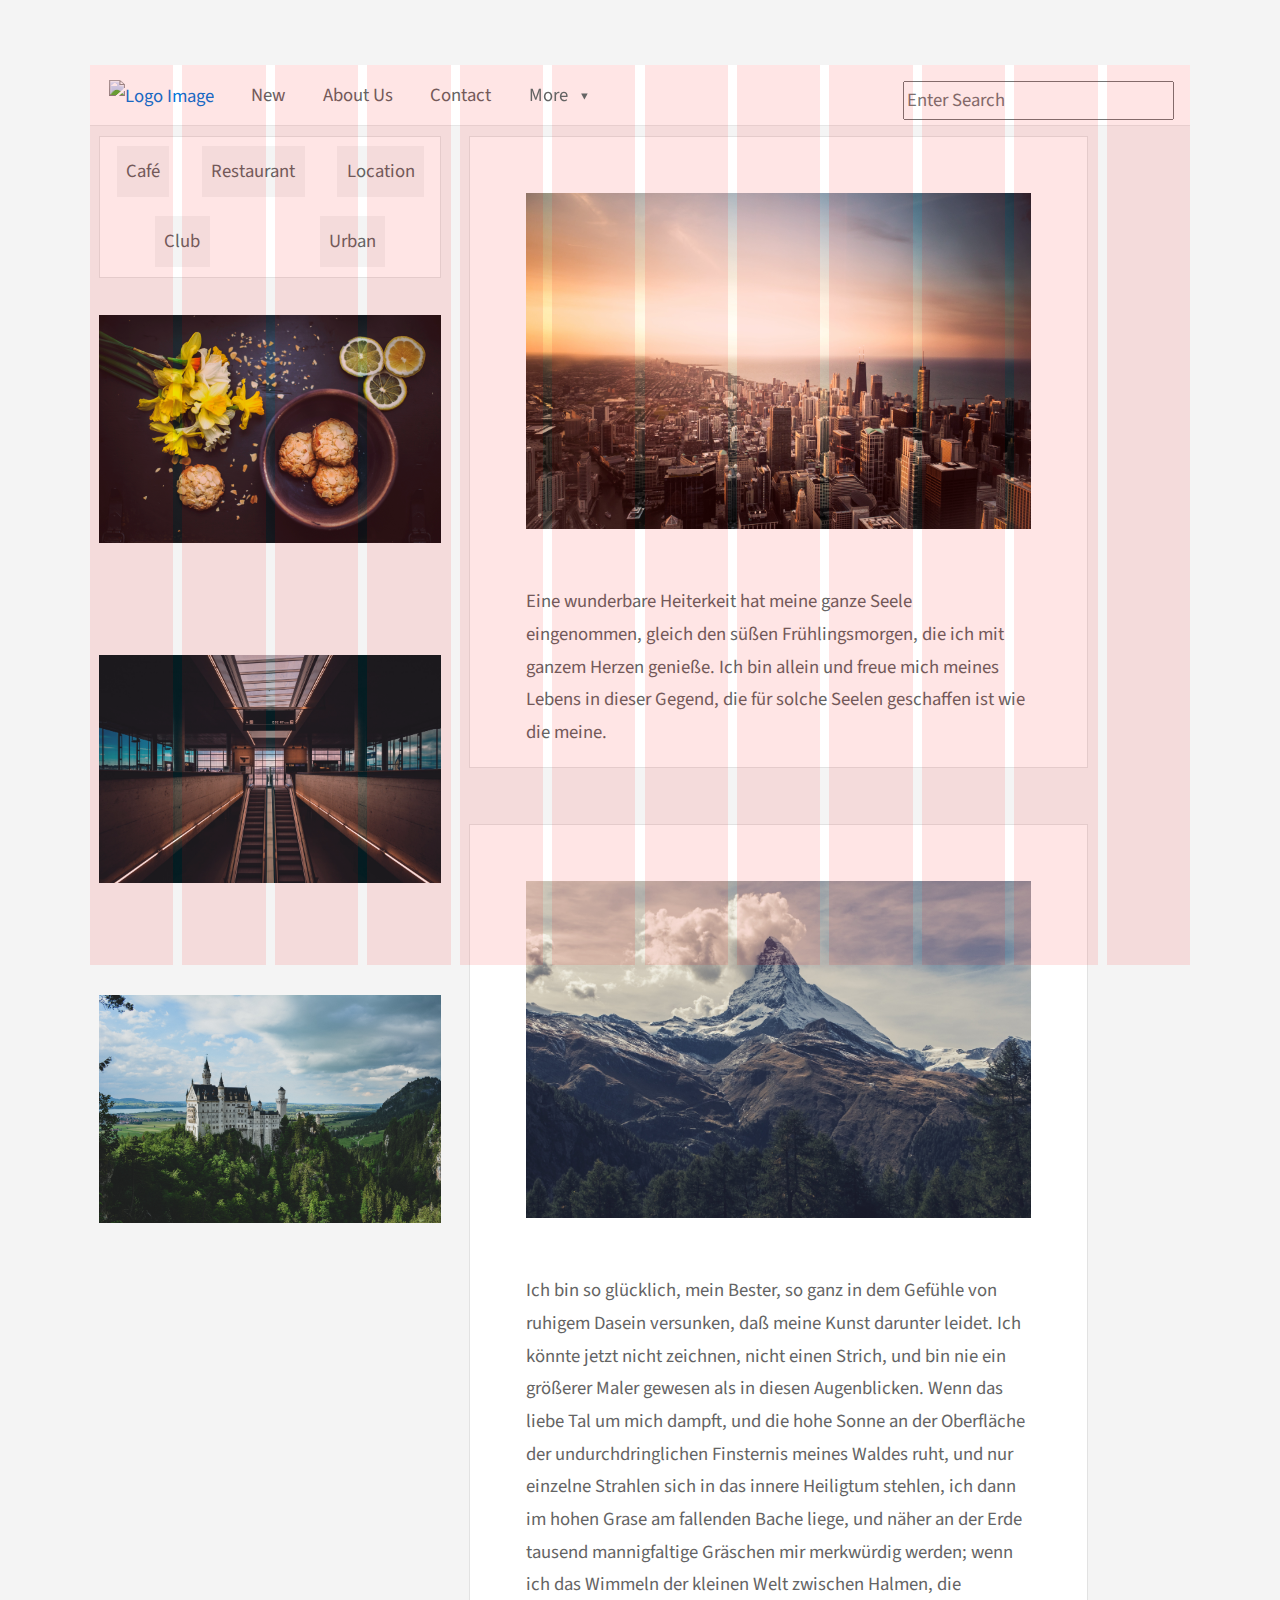
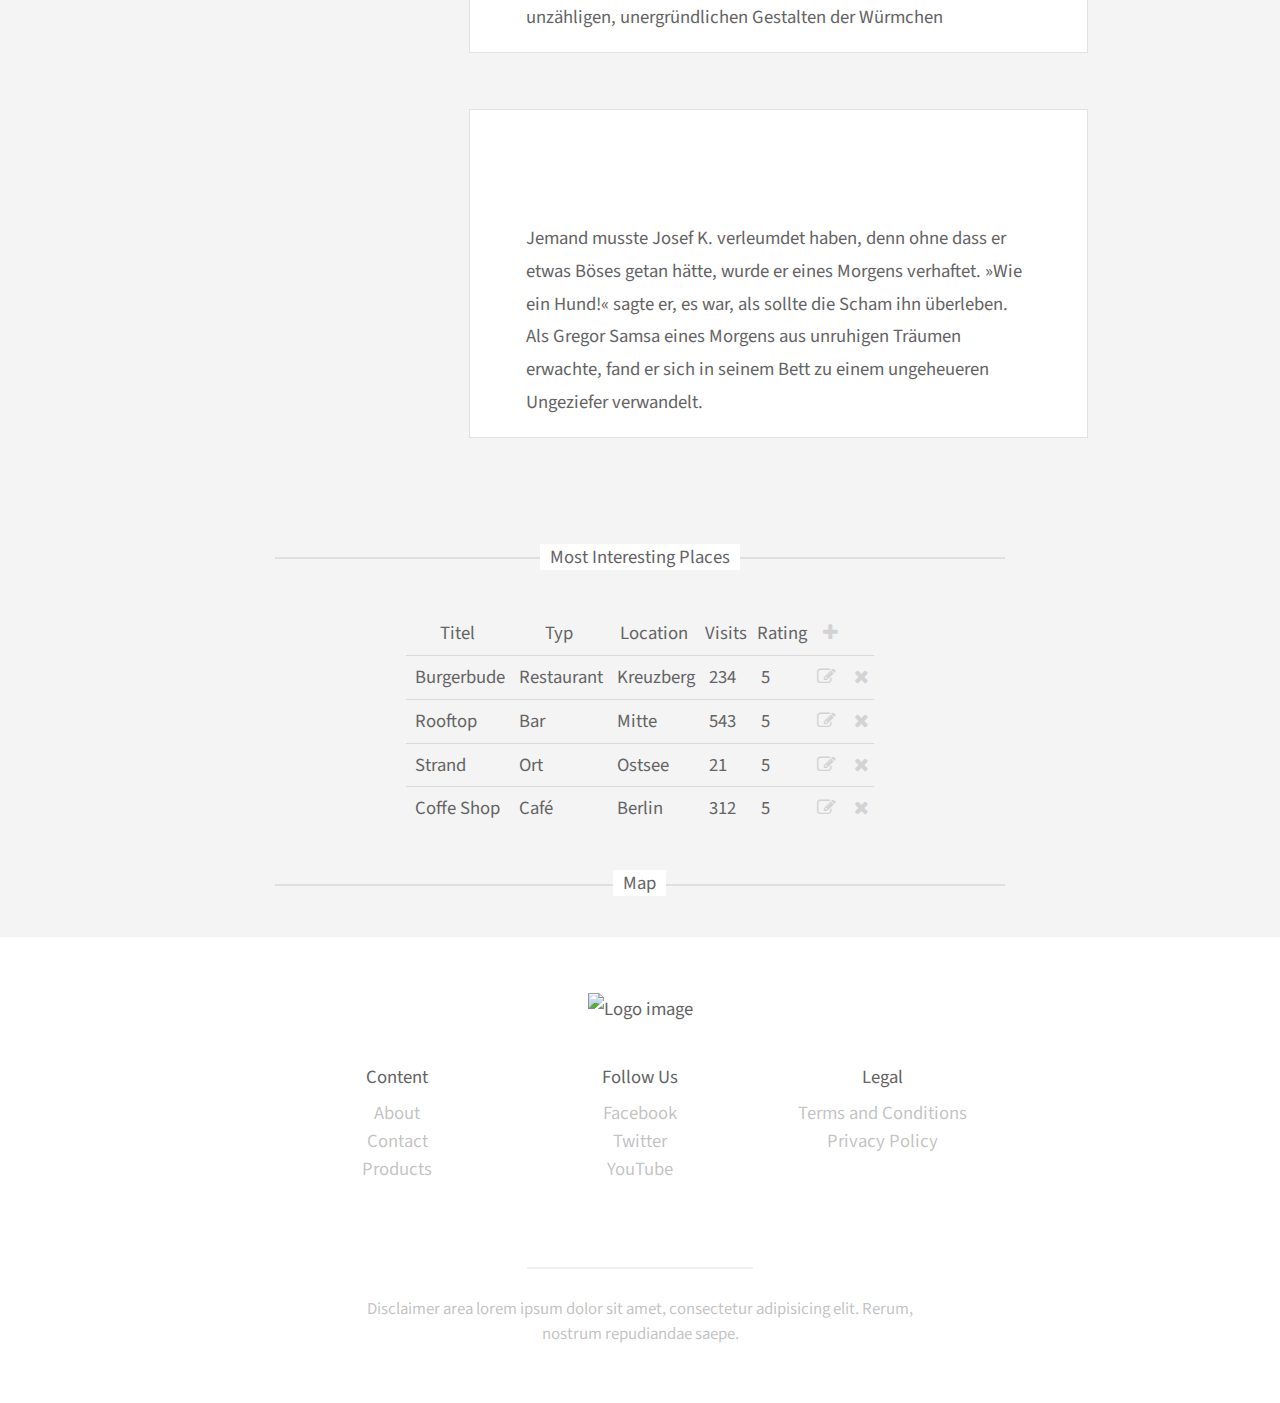
==== commit d5226385: "backend" ====
--- a/index.html
+++ b/index.html
@@ -6,14 +6,15 @@
 
   <link rel="stylesheet" href="assets/css/main.css">
   <link rel="stylesheet" href="http://cdnjs.cloudflare.com/ajax/libs/font-awesome/4.4.0/css/font-awesome.min.css">
+    <script type="text/javascript" src="js/jquery-3.0.0.min.js"></script>
   <script type="text/javascript" src="js/testdata.js"></script>
-    <script src="http://maps.googleapis.com/maps/api/js"></script>
     <script type="text/javascript" src="js/map.js"></script>
     <script type="text/javascript" src="js/testdata.js"></script>
     <script type="text/javascript" src="js/falsetestdata.js"></script>
     <script type="text/javascript" src="js/validate.js"></script>
-    <script src="http://code.jquery.com/jquery-latest.js"></script>
     <script type="text/javascript" src="js/menu_toggle.js"></script>
+    <script type="text/javascript" src="js/eventhandler.js"></script>
+    <script type="text/javascript" src="js/tableHandler.js"></script>
 </head>
 <body>
   <!-- Main-Container -->
@@ -27,7 +28,7 @@
               <a href="javascript:void(0)" class="navigation-menu-button" id="js-mobile-menu">MENU</a>
               <nav role="navigation">
                   <ul id="js-navigation-menu" class="navigation-menu show">
-                      <li class="nav-link"><a href="javascript:void(0)">Products</a></li>
+                      <li class="nav-link"><a href="#add_form">New</a></li>
                       <li class="nav-link"><a href="javascript:void(0)">About Us</a></li>
                       <li class="nav-link"><a href="javascript:void(0)">Contact</a></li>
                       <li id="js-navigation-more" class="nav-link more"><a href="javascript:void(0)">More</a>
@@ -131,66 +132,67 @@
         </a>
           <article>Jemand musste Josef K. verleumdet haben, denn ohne dass er etwas Böses getan hätte, wurde er eines Morgens verhaftet. »Wie ein Hund!« sagte er, es war, als sollte die Scham ihn überleben. Als Gregor Samsa eines Morgens aus unruhigen Träumen erwachte, fand er sich in seinem Bett zu einem ungeheueren Ungeziefer verwandelt. </article>
       </article>
-      <section id="table-content" class="post">
-        <table class="demo-content","table">
-          <caption>Most Interesting Places</caption>
-          <thead>
-          <tr>
-            <th>Titel</th>
-            <th>Typ</th>
-            <th>Location</th>
-            <th>Visits</th>
-            <th>Rating</th>
-              <th><i class="fa fa-plus" aria-hidden="true"></i>
-              </th>
-          </tr>
-          </thead>
-          <tbody>
-          <tr>
-            <td>&nbsp;Burgerbude</td>
-            <td>&nbsp;Restaurant</td>
-            <td>&nbsp;Kreuzberg</td>
-            <td>&nbsp;234</td>
-            <td>&nbsp;5</td>
-              <td><i class="fa fa-pencil-square-o" aria-hidden="true"></i></td>
-              <td><i class="fa fa-times" aria-hidden="true"></i></td>
-          </tr>
-          <tr>
-            <td>&nbsp;Rooftop</td>
-            <td>&nbsp;Bar</td>
-            <td>&nbsp;Mitte</td>
-            <td>&nbsp;543</td>
-            <td>&nbsp;5</td>
-              <td><i class="fa fa-pencil-square-o" aria-hidden="true"></i></td>
-              <td><i class="fa fa-times" aria-hidden="true"></i></td>
-          </tr>
-          <tr>
-            <td>&nbsp;Strand</td>
-            <td>&nbsp;Ort</td>
-            <td>&nbsp;Ostsee</td>
-            <td>&nbsp;21</td>
-            <td>&nbsp;5</td>
-              <td><i class="fa fa-pencil-square-o" aria-hidden="true"></i></td>
-              <td><i class="fa fa-times" aria-hidden="true"></i></td>
-          </tr>
-          <tr>
-            <td>&nbsp;Coffe Shop</td>
-            <td>&nbsp;Café</td>
-            <td>&nbsp;Berlin</td>
-            <td>&nbsp;312</td>
-            <td>&nbsp;5</td>
-            <td><i class="fa fa-pencil-square-o" aria-hidden="true"></i></td>
-              <td><i class="fa fa-times" aria-hidden="true"></i></td>
-          </tr>
-          </tbody>
-        </table>
-      </section>
-      <article class="map">
-        <a href="#" class="image featured">
-          <img src="images/GoogleMaps.png" alt>
-        </a>
-      </article>
   </main>
+          <section id="table-content" class="table">
+              <h2 class="background"><span>Most Interesting Places</span></h2>
+              <table class="demo-content">
+<!--
+                  <caption>Most Interesting Places</caption>
+-->
+                  <thead>
+                  <tr>
+                      <th>Titel</th>
+                      <th>Typ</th>
+                      <th>Location</th>
+                      <th>Visits</th>
+                      <th>Rating</th>
+                      <th><form action="#add_form"><button type="submit" id="addFormButton" class="crud_button"><i class="fa fa-plus" aria-hidden="true"></i></button></form>
+                      </th>
+                  </tr>
+                  </thead>
+                  <tbody>
+                  <tr>
+                      <td>&nbsp;Burgerbude</td>
+                      <td>&nbsp;Restaurant</td>
+                      <td>&nbsp;Kreuzberg</td>
+                      <td>&nbsp;234</td>
+                      <td>&nbsp;5</td>
+                      <td><i class="fa fa-pencil-square-o" aria-hidden="true"></i></td>
+                      <td><i class="fa fa-times" aria-hidden="true"></i></td>
+                  </tr>
+                  <tr>
+                      <td>&nbsp;Rooftop</td>
+                      <td>&nbsp;Bar</td>
+                      <td>&nbsp;Mitte</td>
+                      <td>&nbsp;543</td>
+                      <td>&nbsp;5</td>
+                      <td><i class="fa fa-pencil-square-o" aria-hidden="true"></i></td>
+                      <td><i class="fa fa-times" aria-hidden="true"></i></td>
+                  </tr>
+                  <tr>
+                      <td>&nbsp;Strand</td>
+                      <td>&nbsp;Ort</td>
+                      <td>&nbsp;Ostsee</td>
+                      <td>&nbsp;21</td>
+                      <td>&nbsp;5</td>
+                      <td><i class="fa fa-pencil-square-o" aria-hidden="true"></i></td>
+                      <td><i class="fa fa-times" aria-hidden="true"></i></td>
+                  </tr>
+                  <tr>
+                      <td>&nbsp;Coffe Shop</td>
+                      <td>&nbsp;Café</td>
+                      <td>&nbsp;Berlin</td>
+                      <td>&nbsp;312</td>
+                      <td>&nbsp;5</td>
+                      <td><i class="fa fa-pencil-square-o" aria-hidden="true"></i></td>
+                      <td><i class="fa fa-times" aria-hidden="true"></i></td>
+                  </tr>
+                  </tbody>
+                  <!--<div id="table_content"></div>-->
+              </table>
+          </section>
+          <h2 class="background table"><span>Map</span></h2>
+          <div id="map_canvas" ></div>
           </div>
       <div id="add_form" class="modal">
           <div class="modal-dialog">
@@ -242,6 +244,77 @@
           </div>
       </div>
   </div>
+  <!--
+  Add the code below to the bottom of your page, just before the closing </body> tag.
+  Edit myLatlng and the other variables.
+
+  Find syntax for Features that can be styled here:
+
+  https://developers.google.com/maps/documentation/javascript/reference#MapTypeStyleFeatureType
+
+  Or use a service such as:
+
+  http://software.stadtwerk.org/google_maps_colorizr/#
+  http://gmaps-samples-v3.googlecode.com/svn/trunk/styledmaps/wizard/index.html
+  https://developers.google.com/maps/documentation/javascript/tutorial
+  -->
+
+
+  <script src="https://maps.googleapis.com/maps/api/js"></script>
+  <script>
+    var bittersMap = (function () {
+      var myLatlng = new google.maps.LatLng(59.342457, 18.057340),
+          mapCenter = new google.maps.LatLng(59.340458, 18.057340),
+          mapCanvas = document.getElementById('map_canvas'),
+          mapOptions = {
+            center: mapCenter,
+            zoom: 13,
+            scrollwheel: false,
+            draggable: true,
+            disableDefaultUI: true,
+            mapTypeId: google.maps.MapTypeId.ROADMAP
+          },
+          map = new google.maps.Map(mapCanvas, mapOptions),
+          contentString =
+            '<div id="content">'+
+            '<div id="siteNotice">'+
+            '</div>'+
+            '<h1 id="firstHeading" class="firstHeading">thoughtbot</h1>'+
+            '<div id="bodyContent"'+
+            '<p>Sveavägen 98</p>'+
+            '</div>'+
+            '</div>',
+          infowindow = new google.maps.InfoWindow({
+            content: contentString,
+            maxWidth: 300
+          }),
+          marker = new google.maps.Marker({
+            position: myLatlng,
+            map: map,
+            title: 'thoughtbot (Sweden)'
+          });
+
+      return {
+        init: function () {
+          map.set('styles', [{
+            featureType: 'landscape',
+            elementType: 'geometry',
+            stylers: [
+              { hue: '#ffff00' },
+              { saturation: 30 },
+              { lightness: 10}
+            ]}
+          ]);
+
+          google.maps.event.addListener(marker, 'click', function () {
+            infowindow.open(map,marker);
+          });
+        }
+      };
+    }());
+
+    bittersMap.init();
+  </script>
 </body>
 <!--<footer id="main-footer">
   <ul class="icons">
--- a/assets/css/main.css
+++ b/assets/css/main.css
@@ -350,7 +350,7 @@
     float: left;
     display: block;
     margin-right: 0.84034%;
-    width: 74.78992%;
+    width: 66.38655%;
     padding: 0.84034%;
   }
   .main:last-child {
@@ -869,6 +869,198 @@
   text-align: center;
 }
 
+html {
+  box-sizing: border-box;
+}
+
+*, *::after, *::before {
+  box-sizing: inherit;
+}
+
+body:before {
+  background-image: -webkit-linear-gradient(left, transparent 0, red 0, red 7.56303%, transparent 7.56303%, transparent 8.40336%, red 8.40336%, red 15.96639%, transparent 15.96639%, transparent 16.80672%, red 16.80672%, red 24.36975%, transparent 24.36975%, transparent 25.21008%, red 25.21008%, red 32.77311%, transparent 32.77311%, transparent 33.61345%, red 33.61345%, red 41.17647%, transparent 41.17647%, transparent 42.01681%, red 42.01681%, red 49.57983%, transparent 49.57983%, transparent 50.42017%, red 50.42017%, red 57.98319%, transparent 57.98319%, transparent 58.82353%, red 58.82353%, red 66.38655%, transparent 66.38655%, transparent 67.22689%, red 67.22689%, red 74.78992%, transparent 74.78992%, transparent 75.63025%, red 75.63025%, red 83.19328%, transparent 83.19328%, transparent 84.03361%, red 84.03361%, red 91.59664%, transparent 91.59664%, transparent 92.43697%, red 92.43697%, red 100%, transparent 100%);
+  background-image: -moz-linear-gradient(left, transparent 0, red 0, red 7.56303%, transparent 7.56303%, transparent 8.40336%, red 8.40336%, red 15.96639%, transparent 15.96639%, transparent 16.80672%, red 16.80672%, red 24.36975%, transparent 24.36975%, transparent 25.21008%, red 25.21008%, red 32.77311%, transparent 32.77311%, transparent 33.61345%, red 33.61345%, red 41.17647%, transparent 41.17647%, transparent 42.01681%, red 42.01681%, red 49.57983%, transparent 49.57983%, transparent 50.42017%, red 50.42017%, red 57.98319%, transparent 57.98319%, transparent 58.82353%, red 58.82353%, red 66.38655%, transparent 66.38655%, transparent 67.22689%, red 67.22689%, red 74.78992%, transparent 74.78992%, transparent 75.63025%, red 75.63025%, red 83.19328%, transparent 83.19328%, transparent 84.03361%, red 84.03361%, red 91.59664%, transparent 91.59664%, transparent 92.43697%, red 92.43697%, red 100%, transparent 100%);
+  background-image: -ms-linear-gradient(left, transparent 0, red 0, red 7.56303%, transparent 7.56303%, transparent 8.40336%, red 8.40336%, red 15.96639%, transparent 15.96639%, transparent 16.80672%, red 16.80672%, red 24.36975%, transparent 24.36975%, transparent 25.21008%, red 25.21008%, red 32.77311%, transparent 32.77311%, transparent 33.61345%, red 33.61345%, red 41.17647%, transparent 41.17647%, transparent 42.01681%, red 42.01681%, red 49.57983%, transparent 49.57983%, transparent 50.42017%, red 50.42017%, red 57.98319%, transparent 57.98319%, transparent 58.82353%, red 58.82353%, red 66.38655%, transparent 66.38655%, transparent 67.22689%, red 67.22689%, red 74.78992%, transparent 74.78992%, transparent 75.63025%, red 75.63025%, red 83.19328%, transparent 83.19328%, transparent 84.03361%, red 84.03361%, red 91.59664%, transparent 91.59664%, transparent 92.43697%, red 92.43697%, red 100%, transparent 100%);
+  background-image: -o-linear-gradient(left, transparent 0, red 0, red 7.56303%, transparent 7.56303%, transparent 8.40336%, red 8.40336%, red 15.96639%, transparent 15.96639%, transparent 16.80672%, red 16.80672%, red 24.36975%, transparent 24.36975%, transparent 25.21008%, red 25.21008%, red 32.77311%, transparent 32.77311%, transparent 33.61345%, red 33.61345%, red 41.17647%, transparent 41.17647%, transparent 42.01681%, red 42.01681%, red 49.57983%, transparent 49.57983%, transparent 50.42017%, red 50.42017%, red 57.98319%, transparent 57.98319%, transparent 58.82353%, red 58.82353%, red 66.38655%, transparent 66.38655%, transparent 67.22689%, red 67.22689%, red 74.78992%, transparent 74.78992%, transparent 75.63025%, red 75.63025%, red 83.19328%, transparent 83.19328%, transparent 84.03361%, red 84.03361%, red 91.59664%, transparent 91.59664%, transparent 92.43697%, red 92.43697%, red 100%, transparent 100%);
+  background-image: linear-gradient(to left, transparent 0, red 0, red 7.56303%, transparent 7.56303%, transparent 8.40336%, red 8.40336%, red 15.96639%, transparent 15.96639%, transparent 16.80672%, red 16.80672%, red 24.36975%, transparent 24.36975%, transparent 25.21008%, red 25.21008%, red 32.77311%, transparent 32.77311%, transparent 33.61345%, red 33.61345%, red 41.17647%, transparent 41.17647%, transparent 42.01681%, red 42.01681%, red 49.57983%, transparent 49.57983%, transparent 50.42017%, red 50.42017%, red 57.98319%, transparent 57.98319%, transparent 58.82353%, red 58.82353%, red 66.38655%, transparent 66.38655%, transparent 67.22689%, red 67.22689%, red 74.78992%, transparent 74.78992%, transparent 75.63025%, red 75.63025%, red 83.19328%, transparent 83.19328%, transparent 84.03361%, red 84.03361%, red 91.59664%, transparent 91.59664%, transparent 92.43697%, red 92.43697%, red 100%, transparent 100%);
+  content: "";
+  display: inline-block;
+  height: 100%;
+  left: 0;
+  margin: 0 auto;
+  max-width: 1100px;
+  opacity: 0.1;
+  pointer-events: none;
+  position: fixed;
+  right: 0;
+  width: 100%;
+  z-index: 9999;
+}
+
+@media screen and (min-width: 400px) {
+  body:before {
+    background-image: -webkit-linear-gradient(left, transparent 0, red 0, red 7.56303%, transparent 7.56303%, transparent 8.40336%, red 8.40336%, red 15.96639%, transparent 15.96639%, transparent 16.80672%, red 16.80672%, red 24.36975%, transparent 24.36975%, transparent 25.21008%, red 25.21008%, red 32.77311%, transparent 32.77311%, transparent 33.61345%, red 33.61345%, red 41.17647%, transparent 41.17647%, transparent 42.01681%, red 42.01681%, red 49.57983%, transparent 49.57983%, transparent 50.42017%, red 50.42017%, red 57.98319%, transparent 57.98319%, transparent 58.82353%, red 58.82353%, red 66.38655%, transparent 66.38655%, transparent 67.22689%, red 67.22689%, red 74.78992%, transparent 74.78992%, transparent 75.63025%, red 75.63025%, red 83.19328%, transparent 83.19328%, transparent 84.03361%, red 84.03361%, red 91.59664%, transparent 91.59664%, transparent 92.43697%, red 92.43697%, red 100%, transparent 100%);
+    background-image: -moz-linear-gradient(left, transparent 0, red 0, red 7.56303%, transparent 7.56303%, transparent 8.40336%, red 8.40336%, red 15.96639%, transparent 15.96639%, transparent 16.80672%, red 16.80672%, red 24.36975%, transparent 24.36975%, transparent 25.21008%, red 25.21008%, red 32.77311%, transparent 32.77311%, transparent 33.61345%, red 33.61345%, red 41.17647%, transparent 41.17647%, transparent 42.01681%, red 42.01681%, red 49.57983%, transparent 49.57983%, transparent 50.42017%, red 50.42017%, red 57.98319%, transparent 57.98319%, transparent 58.82353%, red 58.82353%, red 66.38655%, transparent 66.38655%, transparent 67.22689%, red 67.22689%, red 74.78992%, transparent 74.78992%, transparent 75.63025%, red 75.63025%, red 83.19328%, transparent 83.19328%, transparent 84.03361%, red 84.03361%, red 91.59664%, transparent 91.59664%, transparent 92.43697%, red 92.43697%, red 100%, transparent 100%);
+    background-image: -ms-linear-gradient(left, transparent 0, red 0, red 7.56303%, transparent 7.56303%, transparent 8.40336%, red 8.40336%, red 15.96639%, transparent 15.96639%, transparent 16.80672%, red 16.80672%, red 24.36975%, transparent 24.36975%, transparent 25.21008%, red 25.21008%, red 32.77311%, transparent 32.77311%, transparent 33.61345%, red 33.61345%, red 41.17647%, transparent 41.17647%, transparent 42.01681%, red 42.01681%, red 49.57983%, transparent 49.57983%, transparent 50.42017%, red 50.42017%, red 57.98319%, transparent 57.98319%, transparent 58.82353%, red 58.82353%, red 66.38655%, transparent 66.38655%, transparent 67.22689%, red 67.22689%, red 74.78992%, transparent 74.78992%, transparent 75.63025%, red 75.63025%, red 83.19328%, transparent 83.19328%, transparent 84.03361%, red 84.03361%, red 91.59664%, transparent 91.59664%, transparent 92.43697%, red 92.43697%, red 100%, transparent 100%);
+    background-image: -o-linear-gradient(left, transparent 0, red 0, red 7.56303%, transparent 7.56303%, transparent 8.40336%, red 8.40336%, red 15.96639%, transparent 15.96639%, transparent 16.80672%, red 16.80672%, red 24.36975%, transparent 24.36975%, transparent 25.21008%, red 25.21008%, red 32.77311%, transparent 32.77311%, transparent 33.61345%, red 33.61345%, red 41.17647%, transparent 41.17647%, transparent 42.01681%, red 42.01681%, red 49.57983%, transparent 49.57983%, transparent 50.42017%, red 50.42017%, red 57.98319%, transparent 57.98319%, transparent 58.82353%, red 58.82353%, red 66.38655%, transparent 66.38655%, transparent 67.22689%, red 67.22689%, red 74.78992%, transparent 74.78992%, transparent 75.63025%, red 75.63025%, red 83.19328%, transparent 83.19328%, transparent 84.03361%, red 84.03361%, red 91.59664%, transparent 91.59664%, transparent 92.43697%, red 92.43697%, red 100%, transparent 100%);
+    background-image: linear-gradient(to left, transparent 0, red 0, red 7.56303%, transparent 7.56303%, transparent 8.40336%, red 8.40336%, red 15.96639%, transparent 15.96639%, transparent 16.80672%, red 16.80672%, red 24.36975%, transparent 24.36975%, transparent 25.21008%, red 25.21008%, red 32.77311%, transparent 32.77311%, transparent 33.61345%, red 33.61345%, red 41.17647%, transparent 41.17647%, transparent 42.01681%, red 42.01681%, red 49.57983%, transparent 49.57983%, transparent 50.42017%, red 50.42017%, red 57.98319%, transparent 57.98319%, transparent 58.82353%, red 58.82353%, red 66.38655%, transparent 66.38655%, transparent 67.22689%, red 67.22689%, red 74.78992%, transparent 74.78992%, transparent 75.63025%, red 75.63025%, red 83.19328%, transparent 83.19328%, transparent 84.03361%, red 84.03361%, red 91.59664%, transparent 91.59664%, transparent 92.43697%, red 92.43697%, red 100%, transparent 100%);
+  }
+}
+
+@media screen and (min-width: 768px) {
+  body:before {
+    background-image: -webkit-linear-gradient(left, transparent 0, red 0, red 7.56303%, transparent 7.56303%, transparent 8.40336%, red 8.40336%, red 15.96639%, transparent 15.96639%, transparent 16.80672%, red 16.80672%, red 24.36975%, transparent 24.36975%, transparent 25.21008%, red 25.21008%, red 32.77311%, transparent 32.77311%, transparent 33.61345%, red 33.61345%, red 41.17647%, transparent 41.17647%, transparent 42.01681%, red 42.01681%, red 49.57983%, transparent 49.57983%, transparent 50.42017%, red 50.42017%, red 57.98319%, transparent 57.98319%, transparent 58.82353%, red 58.82353%, red 66.38655%, transparent 66.38655%, transparent 67.22689%, red 67.22689%, red 74.78992%, transparent 74.78992%, transparent 75.63025%, red 75.63025%, red 83.19328%, transparent 83.19328%, transparent 84.03361%, red 84.03361%, red 91.59664%, transparent 91.59664%, transparent 92.43697%, red 92.43697%, red 100%, transparent 100%);
+    background-image: -moz-linear-gradient(left, transparent 0, red 0, red 7.56303%, transparent 7.56303%, transparent 8.40336%, red 8.40336%, red 15.96639%, transparent 15.96639%, transparent 16.80672%, red 16.80672%, red 24.36975%, transparent 24.36975%, transparent 25.21008%, red 25.21008%, red 32.77311%, transparent 32.77311%, transparent 33.61345%, red 33.61345%, red 41.17647%, transparent 41.17647%, transparent 42.01681%, red 42.01681%, red 49.57983%, transparent 49.57983%, transparent 50.42017%, red 50.42017%, red 57.98319%, transparent 57.98319%, transparent 58.82353%, red 58.82353%, red 66.38655%, transparent 66.38655%, transparent 67.22689%, red 67.22689%, red 74.78992%, transparent 74.78992%, transparent 75.63025%, red 75.63025%, red 83.19328%, transparent 83.19328%, transparent 84.03361%, red 84.03361%, red 91.59664%, transparent 91.59664%, transparent 92.43697%, red 92.43697%, red 100%, transparent 100%);
+    background-image: -ms-linear-gradient(left, transparent 0, red 0, red 7.56303%, transparent 7.56303%, transparent 8.40336%, red 8.40336%, red 15.96639%, transparent 15.96639%, transparent 16.80672%, red 16.80672%, red 24.36975%, transparent 24.36975%, transparent 25.21008%, red 25.21008%, red 32.77311%, transparent 32.77311%, transparent 33.61345%, red 33.61345%, red 41.17647%, transparent 41.17647%, transparent 42.01681%, red 42.01681%, red 49.57983%, transparent 49.57983%, transparent 50.42017%, red 50.42017%, red 57.98319%, transparent 57.98319%, transparent 58.82353%, red 58.82353%, red 66.38655%, transparent 66.38655%, transparent 67.22689%, red 67.22689%, red 74.78992%, transparent 74.78992%, transparent 75.63025%, red 75.63025%, red 83.19328%, transparent 83.19328%, transparent 84.03361%, red 84.03361%, red 91.59664%, transparent 91.59664%, transparent 92.43697%, red 92.43697%, red 100%, transparent 100%);
+    background-image: -o-linear-gradient(left, transparent 0, red 0, red 7.56303%, transparent 7.56303%, transparent 8.40336%, red 8.40336%, red 15.96639%, transparent 15.96639%, transparent 16.80672%, red 16.80672%, red 24.36975%, transparent 24.36975%, transparent 25.21008%, red 25.21008%, red 32.77311%, transparent 32.77311%, transparent 33.61345%, red 33.61345%, red 41.17647%, transparent 41.17647%, transparent 42.01681%, red 42.01681%, red 49.57983%, transparent 49.57983%, transparent 50.42017%, red 50.42017%, red 57.98319%, transparent 57.98319%, transparent 58.82353%, red 58.82353%, red 66.38655%, transparent 66.38655%, transparent 67.22689%, red 67.22689%, red 74.78992%, transparent 74.78992%, transparent 75.63025%, red 75.63025%, red 83.19328%, transparent 83.19328%, transparent 84.03361%, red 84.03361%, red 91.59664%, transparent 91.59664%, transparent 92.43697%, red 92.43697%, red 100%, transparent 100%);
+    background-image: linear-gradient(to left, transparent 0, red 0, red 7.56303%, transparent 7.56303%, transparent 8.40336%, red 8.40336%, red 15.96639%, transparent 15.96639%, transparent 16.80672%, red 16.80672%, red 24.36975%, transparent 24.36975%, transparent 25.21008%, red 25.21008%, red 32.77311%, transparent 32.77311%, transparent 33.61345%, red 33.61345%, red 41.17647%, transparent 41.17647%, transparent 42.01681%, red 42.01681%, red 49.57983%, transparent 49.57983%, transparent 50.42017%, red 50.42017%, red 57.98319%, transparent 57.98319%, transparent 58.82353%, red 58.82353%, red 66.38655%, transparent 66.38655%, transparent 67.22689%, red 67.22689%, red 74.78992%, transparent 74.78992%, transparent 75.63025%, red 75.63025%, red 83.19328%, transparent 83.19328%, transparent 84.03361%, red 84.03361%, red 91.59664%, transparent 91.59664%, transparent 92.43697%, red 92.43697%, red 100%, transparent 100%);
+  }
+}
+
+@media screen and (min-width: 1025px) {
+  body:before {
+    background-image: -webkit-linear-gradient(left, transparent 0, red 0, red 7.56303%, transparent 7.56303%, transparent 8.40336%, red 8.40336%, red 15.96639%, transparent 15.96639%, transparent 16.80672%, red 16.80672%, red 24.36975%, transparent 24.36975%, transparent 25.21008%, red 25.21008%, red 32.77311%, transparent 32.77311%, transparent 33.61345%, red 33.61345%, red 41.17647%, transparent 41.17647%, transparent 42.01681%, red 42.01681%, red 49.57983%, transparent 49.57983%, transparent 50.42017%, red 50.42017%, red 57.98319%, transparent 57.98319%, transparent 58.82353%, red 58.82353%, red 66.38655%, transparent 66.38655%, transparent 67.22689%, red 67.22689%, red 74.78992%, transparent 74.78992%, transparent 75.63025%, red 75.63025%, red 83.19328%, transparent 83.19328%, transparent 84.03361%, red 84.03361%, red 91.59664%, transparent 91.59664%, transparent 92.43697%, red 92.43697%, red 100%, transparent 100%);
+    background-image: -moz-linear-gradient(left, transparent 0, red 0, red 7.56303%, transparent 7.56303%, transparent 8.40336%, red 8.40336%, red 15.96639%, transparent 15.96639%, transparent 16.80672%, red 16.80672%, red 24.36975%, transparent 24.36975%, transparent 25.21008%, red 25.21008%, red 32.77311%, transparent 32.77311%, transparent 33.61345%, red 33.61345%, red 41.17647%, transparent 41.17647%, transparent 42.01681%, red 42.01681%, red 49.57983%, transparent 49.57983%, transparent 50.42017%, red 50.42017%, red 57.98319%, transparent 57.98319%, transparent 58.82353%, red 58.82353%, red 66.38655%, transparent 66.38655%, transparent 67.22689%, red 67.22689%, red 74.78992%, transparent 74.78992%, transparent 75.63025%, red 75.63025%, red 83.19328%, transparent 83.19328%, transparent 84.03361%, red 84.03361%, red 91.59664%, transparent 91.59664%, transparent 92.43697%, red 92.43697%, red 100%, transparent 100%);
+    background-image: -ms-linear-gradient(left, transparent 0, red 0, red 7.56303%, transparent 7.56303%, transparent 8.40336%, red 8.40336%, red 15.96639%, transparent 15.96639%, transparent 16.80672%, red 16.80672%, red 24.36975%, transparent 24.36975%, transparent 25.21008%, red 25.21008%, red 32.77311%, transparent 32.77311%, transparent 33.61345%, red 33.61345%, red 41.17647%, transparent 41.17647%, transparent 42.01681%, red 42.01681%, red 49.57983%, transparent 49.57983%, transparent 50.42017%, red 50.42017%, red 57.98319%, transparent 57.98319%, transparent 58.82353%, red 58.82353%, red 66.38655%, transparent 66.38655%, transparent 67.22689%, red 67.22689%, red 74.78992%, transparent 74.78992%, transparent 75.63025%, red 75.63025%, red 83.19328%, transparent 83.19328%, transparent 84.03361%, red 84.03361%, red 91.59664%, transparent 91.59664%, transparent 92.43697%, red 92.43697%, red 100%, transparent 100%);
+    background-image: -o-linear-gradient(left, transparent 0, red 0, red 7.56303%, transparent 7.56303%, transparent 8.40336%, red 8.40336%, red 15.96639%, transparent 15.96639%, transparent 16.80672%, red 16.80672%, red 24.36975%, transparent 24.36975%, transparent 25.21008%, red 25.21008%, red 32.77311%, transparent 32.77311%, transparent 33.61345%, red 33.61345%, red 41.17647%, transparent 41.17647%, transparent 42.01681%, red 42.01681%, red 49.57983%, transparent 49.57983%, transparent 50.42017%, red 50.42017%, red 57.98319%, transparent 57.98319%, transparent 58.82353%, red 58.82353%, red 66.38655%, transparent 66.38655%, transparent 67.22689%, red 67.22689%, red 74.78992%, transparent 74.78992%, transparent 75.63025%, red 75.63025%, red 83.19328%, transparent 83.19328%, transparent 84.03361%, red 84.03361%, red 91.59664%, transparent 91.59664%, transparent 92.43697%, red 92.43697%, red 100%, transparent 100%);
+    background-image: linear-gradient(to left, transparent 0, red 0, red 7.56303%, transparent 7.56303%, transparent 8.40336%, red 8.40336%, red 15.96639%, transparent 15.96639%, transparent 16.80672%, red 16.80672%, red 24.36975%, transparent 24.36975%, transparent 25.21008%, red 25.21008%, red 32.77311%, transparent 32.77311%, transparent 33.61345%, red 33.61345%, red 41.17647%, transparent 41.17647%, transparent 42.01681%, red 42.01681%, red 49.57983%, transparent 49.57983%, transparent 50.42017%, red 50.42017%, red 57.98319%, transparent 57.98319%, transparent 58.82353%, red 58.82353%, red 66.38655%, transparent 66.38655%, transparent 67.22689%, red 67.22689%, red 74.78992%, transparent 74.78992%, transparent 75.63025%, red 75.63025%, red 83.19328%, transparent 83.19328%, transparent 84.03361%, red 84.03361%, red 91.59664%, transparent 91.59664%, transparent 92.43697%, red 92.43697%, red 100%, transparent 100%);
+  }
+}
+
+@media screen and (min-width: 400px) {
+  .modal-dialog {
+    float: left;
+    display: block;
+    margin-right: 0.84034%;
+    width: 100%;
+  }
+  .modal-dialog:last-child {
+    margin-right: 0;
+  }
+}
+
+@media screen and (min-width: 768px) {
+  .modal-dialog {
+    float: left;
+    display: block;
+    margin-right: 0.84034%;
+    width: 83.19328%;
+    margin-left: 8.40336%;
+  }
+  .modal-dialog:last-child {
+    margin-right: 0;
+  }
+}
+
+@media screen and (min-width: 1025px) {
+  .modal-dialog {
+    float: left;
+    display: block;
+    margin-right: 0.84034%;
+    width: 66.38655%;
+    margin-left: 16.80672%;
+  }
+  .modal-dialog:last-child {
+    margin-right: 0;
+  }
+}
+
+html {
+  box-sizing: border-box;
+}
+
+*, *::after, *::before {
+  box-sizing: inherit;
+}
+
+body:before {
+  background-image: -webkit-linear-gradient(left, transparent 0, red 0, red 7.56303%, transparent 7.56303%, transparent 8.40336%, red 8.40336%, red 15.96639%, transparent 15.96639%, transparent 16.80672%, red 16.80672%, red 24.36975%, transparent 24.36975%, transparent 25.21008%, red 25.21008%, red 32.77311%, transparent 32.77311%, transparent 33.61345%, red 33.61345%, red 41.17647%, transparent 41.17647%, transparent 42.01681%, red 42.01681%, red 49.57983%, transparent 49.57983%, transparent 50.42017%, red 50.42017%, red 57.98319%, transparent 57.98319%, transparent 58.82353%, red 58.82353%, red 66.38655%, transparent 66.38655%, transparent 67.22689%, red 67.22689%, red 74.78992%, transparent 74.78992%, transparent 75.63025%, red 75.63025%, red 83.19328%, transparent 83.19328%, transparent 84.03361%, red 84.03361%, red 91.59664%, transparent 91.59664%, transparent 92.43697%, red 92.43697%, red 100%, transparent 100%);
+  background-image: -moz-linear-gradient(left, transparent 0, red 0, red 7.56303%, transparent 7.56303%, transparent 8.40336%, red 8.40336%, red 15.96639%, transparent 15.96639%, transparent 16.80672%, red 16.80672%, red 24.36975%, transparent 24.36975%, transparent 25.21008%, red 25.21008%, red 32.77311%, transparent 32.77311%, transparent 33.61345%, red 33.61345%, red 41.17647%, transparent 41.17647%, transparent 42.01681%, red 42.01681%, red 49.57983%, transparent 49.57983%, transparent 50.42017%, red 50.42017%, red 57.98319%, transparent 57.98319%, transparent 58.82353%, red 58.82353%, red 66.38655%, transparent 66.38655%, transparent 67.22689%, red 67.22689%, red 74.78992%, transparent 74.78992%, transparent 75.63025%, red 75.63025%, red 83.19328%, transparent 83.19328%, transparent 84.03361%, red 84.03361%, red 91.59664%, transparent 91.59664%, transparent 92.43697%, red 92.43697%, red 100%, transparent 100%);
+  background-image: -ms-linear-gradient(left, transparent 0, red 0, red 7.56303%, transparent 7.56303%, transparent 8.40336%, red 8.40336%, red 15.96639%, transparent 15.96639%, transparent 16.80672%, red 16.80672%, red 24.36975%, transparent 24.36975%, transparent 25.21008%, red 25.21008%, red 32.77311%, transparent 32.77311%, transparent 33.61345%, red 33.61345%, red 41.17647%, transparent 41.17647%, transparent 42.01681%, red 42.01681%, red 49.57983%, transparent 49.57983%, transparent 50.42017%, red 50.42017%, red 57.98319%, transparent 57.98319%, transparent 58.82353%, red 58.82353%, red 66.38655%, transparent 66.38655%, transparent 67.22689%, red 67.22689%, red 74.78992%, transparent 74.78992%, transparent 75.63025%, red 75.63025%, red 83.19328%, transparent 83.19328%, transparent 84.03361%, red 84.03361%, red 91.59664%, transparent 91.59664%, transparent 92.43697%, red 92.43697%, red 100%, transparent 100%);
+  background-image: -o-linear-gradient(left, transparent 0, red 0, red 7.56303%, transparent 7.56303%, transparent 8.40336%, red 8.40336%, red 15.96639%, transparent 15.96639%, transparent 16.80672%, red 16.80672%, red 24.36975%, transparent 24.36975%, transparent 25.21008%, red 25.21008%, red 32.77311%, transparent 32.77311%, transparent 33.61345%, red 33.61345%, red 41.17647%, transparent 41.17647%, transparent 42.01681%, red 42.01681%, red 49.57983%, transparent 49.57983%, transparent 50.42017%, red 50.42017%, red 57.98319%, transparent 57.98319%, transparent 58.82353%, red 58.82353%, red 66.38655%, transparent 66.38655%, transparent 67.22689%, red 67.22689%, red 74.78992%, transparent 74.78992%, transparent 75.63025%, red 75.63025%, red 83.19328%, transparent 83.19328%, transparent 84.03361%, red 84.03361%, red 91.59664%, transparent 91.59664%, transparent 92.43697%, red 92.43697%, red 100%, transparent 100%);
+  background-image: linear-gradient(to left, transparent 0, red 0, red 7.56303%, transparent 7.56303%, transparent 8.40336%, red 8.40336%, red 15.96639%, transparent 15.96639%, transparent 16.80672%, red 16.80672%, red 24.36975%, transparent 24.36975%, transparent 25.21008%, red 25.21008%, red 32.77311%, transparent 32.77311%, transparent 33.61345%, red 33.61345%, red 41.17647%, transparent 41.17647%, transparent 42.01681%, red 42.01681%, red 49.57983%, transparent 49.57983%, transparent 50.42017%, red 50.42017%, red 57.98319%, transparent 57.98319%, transparent 58.82353%, red 58.82353%, red 66.38655%, transparent 66.38655%, transparent 67.22689%, red 67.22689%, red 74.78992%, transparent 74.78992%, transparent 75.63025%, red 75.63025%, red 83.19328%, transparent 83.19328%, transparent 84.03361%, red 84.03361%, red 91.59664%, transparent 91.59664%, transparent 92.43697%, red 92.43697%, red 100%, transparent 100%);
+  content: "";
+  display: inline-block;
+  height: 100%;
+  left: 0;
+  margin: 0 auto;
+  max-width: 1100px;
+  opacity: 0.1;
+  pointer-events: none;
+  position: fixed;
+  right: 0;
+  width: 100%;
+  z-index: 9999;
+}
+
+@media screen and (min-width: 400px) {
+  body:before {
+    background-image: -webkit-linear-gradient(left, transparent 0, red 0, red 7.56303%, transparent 7.56303%, transparent 8.40336%, red 8.40336%, red 15.96639%, transparent 15.96639%, transparent 16.80672%, red 16.80672%, red 24.36975%, transparent 24.36975%, transparent 25.21008%, red 25.21008%, red 32.77311%, transparent 32.77311%, transparent 33.61345%, red 33.61345%, red 41.17647%, transparent 41.17647%, transparent 42.01681%, red 42.01681%, red 49.57983%, transparent 49.57983%, transparent 50.42017%, red 50.42017%, red 57.98319%, transparent 57.98319%, transparent 58.82353%, red 58.82353%, red 66.38655%, transparent 66.38655%, transparent 67.22689%, red 67.22689%, red 74.78992%, transparent 74.78992%, transparent 75.63025%, red 75.63025%, red 83.19328%, transparent 83.19328%, transparent 84.03361%, red 84.03361%, red 91.59664%, transparent 91.59664%, transparent 92.43697%, red 92.43697%, red 100%, transparent 100%);
+    background-image: -moz-linear-gradient(left, transparent 0, red 0, red 7.56303%, transparent 7.56303%, transparent 8.40336%, red 8.40336%, red 15.96639%, transparent 15.96639%, transparent 16.80672%, red 16.80672%, red 24.36975%, transparent 24.36975%, transparent 25.21008%, red 25.21008%, red 32.77311%, transparent 32.77311%, transparent 33.61345%, red 33.61345%, red 41.17647%, transparent 41.17647%, transparent 42.01681%, red 42.01681%, red 49.57983%, transparent 49.57983%, transparent 50.42017%, red 50.42017%, red 57.98319%, transparent 57.98319%, transparent 58.82353%, red 58.82353%, red 66.38655%, transparent 66.38655%, transparent 67.22689%, red 67.22689%, red 74.78992%, transparent 74.78992%, transparent 75.63025%, red 75.63025%, red 83.19328%, transparent 83.19328%, transparent 84.03361%, red 84.03361%, red 91.59664%, transparent 91.59664%, transparent 92.43697%, red 92.43697%, red 100%, transparent 100%);
+    background-image: -ms-linear-gradient(left, transparent 0, red 0, red 7.56303%, transparent 7.56303%, transparent 8.40336%, red 8.40336%, red 15.96639%, transparent 15.96639%, transparent 16.80672%, red 16.80672%, red 24.36975%, transparent 24.36975%, transparent 25.21008%, red 25.21008%, red 32.77311%, transparent 32.77311%, transparent 33.61345%, red 33.61345%, red 41.17647%, transparent 41.17647%, transparent 42.01681%, red 42.01681%, red 49.57983%, transparent 49.57983%, transparent 50.42017%, red 50.42017%, red 57.98319%, transparent 57.98319%, transparent 58.82353%, red 58.82353%, red 66.38655%, transparent 66.38655%, transparent 67.22689%, red 67.22689%, red 74.78992%, transparent 74.78992%, transparent 75.63025%, red 75.63025%, red 83.19328%, transparent 83.19328%, transparent 84.03361%, red 84.03361%, red 91.59664%, transparent 91.59664%, transparent 92.43697%, red 92.43697%, red 100%, transparent 100%);
+    background-image: -o-linear-gradient(left, transparent 0, red 0, red 7.56303%, transparent 7.56303%, transparent 8.40336%, red 8.40336%, red 15.96639%, transparent 15.96639%, transparent 16.80672%, red 16.80672%, red 24.36975%, transparent 24.36975%, transparent 25.21008%, red 25.21008%, red 32.77311%, transparent 32.77311%, transparent 33.61345%, red 33.61345%, red 41.17647%, transparent 41.17647%, transparent 42.01681%, red 42.01681%, red 49.57983%, transparent 49.57983%, transparent 50.42017%, red 50.42017%, red 57.98319%, transparent 57.98319%, transparent 58.82353%, red 58.82353%, red 66.38655%, transparent 66.38655%, transparent 67.22689%, red 67.22689%, red 74.78992%, transparent 74.78992%, transparent 75.63025%, red 75.63025%, red 83.19328%, transparent 83.19328%, transparent 84.03361%, red 84.03361%, red 91.59664%, transparent 91.59664%, transparent 92.43697%, red 92.43697%, red 100%, transparent 100%);
+    background-image: linear-gradient(to left, transparent 0, red 0, red 7.56303%, transparent 7.56303%, transparent 8.40336%, red 8.40336%, red 15.96639%, transparent 15.96639%, transparent 16.80672%, red 16.80672%, red 24.36975%, transparent 24.36975%, transparent 25.21008%, red 25.21008%, red 32.77311%, transparent 32.77311%, transparent 33.61345%, red 33.61345%, red 41.17647%, transparent 41.17647%, transparent 42.01681%, red 42.01681%, red 49.57983%, transparent 49.57983%, transparent 50.42017%, red 50.42017%, red 57.98319%, transparent 57.98319%, transparent 58.82353%, red 58.82353%, red 66.38655%, transparent 66.38655%, transparent 67.22689%, red 67.22689%, red 74.78992%, transparent 74.78992%, transparent 75.63025%, red 75.63025%, red 83.19328%, transparent 83.19328%, transparent 84.03361%, red 84.03361%, red 91.59664%, transparent 91.59664%, transparent 92.43697%, red 92.43697%, red 100%, transparent 100%);
+  }
+}
+
+@media screen and (min-width: 768px) {
+  body:before {
+    background-image: -webkit-linear-gradient(left, transparent 0, red 0, red 7.56303%, transparent 7.56303%, transparent 8.40336%, red 8.40336%, red 15.96639%, transparent 15.96639%, transparent 16.80672%, red 16.80672%, red 24.36975%, transparent 24.36975%, transparent 25.21008%, red 25.21008%, red 32.77311%, transparent 32.77311%, transparent 33.61345%, red 33.61345%, red 41.17647%, transparent 41.17647%, transparent 42.01681%, red 42.01681%, red 49.57983%, transparent 49.57983%, transparent 50.42017%, red 50.42017%, red 57.98319%, transparent 57.98319%, transparent 58.82353%, red 58.82353%, red 66.38655%, transparent 66.38655%, transparent 67.22689%, red 67.22689%, red 74.78992%, transparent 74.78992%, transparent 75.63025%, red 75.63025%, red 83.19328%, transparent 83.19328%, transparent 84.03361%, red 84.03361%, red 91.59664%, transparent 91.59664%, transparent 92.43697%, red 92.43697%, red 100%, transparent 100%);
+    background-image: -moz-linear-gradient(left, transparent 0, red 0, red 7.56303%, transparent 7.56303%, transparent 8.40336%, red 8.40336%, red 15.96639%, transparent 15.96639%, transparent 16.80672%, red 16.80672%, red 24.36975%, transparent 24.36975%, transparent 25.21008%, red 25.21008%, red 32.77311%, transparent 32.77311%, transparent 33.61345%, red 33.61345%, red 41.17647%, transparent 41.17647%, transparent 42.01681%, red 42.01681%, red 49.57983%, transparent 49.57983%, transparent 50.42017%, red 50.42017%, red 57.98319%, transparent 57.98319%, transparent 58.82353%, red 58.82353%, red 66.38655%, transparent 66.38655%, transparent 67.22689%, red 67.22689%, red 74.78992%, transparent 74.78992%, transparent 75.63025%, red 75.63025%, red 83.19328%, transparent 83.19328%, transparent 84.03361%, red 84.03361%, red 91.59664%, transparent 91.59664%, transparent 92.43697%, red 92.43697%, red 100%, transparent 100%);
+    background-image: -ms-linear-gradient(left, transparent 0, red 0, red 7.56303%, transparent 7.56303%, transparent 8.40336%, red 8.40336%, red 15.96639%, transparent 15.96639%, transparent 16.80672%, red 16.80672%, red 24.36975%, transparent 24.36975%, transparent 25.21008%, red 25.21008%, red 32.77311%, transparent 32.77311%, transparent 33.61345%, red 33.61345%, red 41.17647%, transparent 41.17647%, transparent 42.01681%, red 42.01681%, red 49.57983%, transparent 49.57983%, transparent 50.42017%, red 50.42017%, red 57.98319%, transparent 57.98319%, transparent 58.82353%, red 58.82353%, red 66.38655%, transparent 66.38655%, transparent 67.22689%, red 67.22689%, red 74.78992%, transparent 74.78992%, transparent 75.63025%, red 75.63025%, red 83.19328%, transparent 83.19328%, transparent 84.03361%, red 84.03361%, red 91.59664%, transparent 91.59664%, transparent 92.43697%, red 92.43697%, red 100%, transparent 100%);
+    background-image: -o-linear-gradient(left, transparent 0, red 0, red 7.56303%, transparent 7.56303%, transparent 8.40336%, red 8.40336%, red 15.96639%, transparent 15.96639%, transparent 16.80672%, red 16.80672%, red 24.36975%, transparent 24.36975%, transparent 25.21008%, red 25.21008%, red 32.77311%, transparent 32.77311%, transparent 33.61345%, red 33.61345%, red 41.17647%, transparent 41.17647%, transparent 42.01681%, red 42.01681%, red 49.57983%, transparent 49.57983%, transparent 50.42017%, red 50.42017%, red 57.98319%, transparent 57.98319%, transparent 58.82353%, red 58.82353%, red 66.38655%, transparent 66.38655%, transparent 67.22689%, red 67.22689%, red 74.78992%, transparent 74.78992%, transparent 75.63025%, red 75.63025%, red 83.19328%, transparent 83.19328%, transparent 84.03361%, red 84.03361%, red 91.59664%, transparent 91.59664%, transparent 92.43697%, red 92.43697%, red 100%, transparent 100%);
+    background-image: linear-gradient(to left, transparent 0, red 0, red 7.56303%, transparent 7.56303%, transparent 8.40336%, red 8.40336%, red 15.96639%, transparent 15.96639%, transparent 16.80672%, red 16.80672%, red 24.36975%, transparent 24.36975%, transparent 25.21008%, red 25.21008%, red 32.77311%, transparent 32.77311%, transparent 33.61345%, red 33.61345%, red 41.17647%, transparent 41.17647%, transparent 42.01681%, red 42.01681%, red 49.57983%, transparent 49.57983%, transparent 50.42017%, red 50.42017%, red 57.98319%, transparent 57.98319%, transparent 58.82353%, red 58.82353%, red 66.38655%, transparent 66.38655%, transparent 67.22689%, red 67.22689%, red 74.78992%, transparent 74.78992%, transparent 75.63025%, red 75.63025%, red 83.19328%, transparent 83.19328%, transparent 84.03361%, red 84.03361%, red 91.59664%, transparent 91.59664%, transparent 92.43697%, red 92.43697%, red 100%, transparent 100%);
+  }
+}
+
+@media screen and (min-width: 1025px) {
+  body:before {
+    background-image: -webkit-linear-gradient(left, transparent 0, red 0, red 7.56303%, transparent 7.56303%, transparent 8.40336%, red 8.40336%, red 15.96639%, transparent 15.96639%, transparent 16.80672%, red 16.80672%, red 24.36975%, transparent 24.36975%, transparent 25.21008%, red 25.21008%, red 32.77311%, transparent 32.77311%, transparent 33.61345%, red 33.61345%, red 41.17647%, transparent 41.17647%, transparent 42.01681%, red 42.01681%, red 49.57983%, transparent 49.57983%, transparent 50.42017%, red 50.42017%, red 57.98319%, transparent 57.98319%, transparent 58.82353%, red 58.82353%, red 66.38655%, transparent 66.38655%, transparent 67.22689%, red 67.22689%, red 74.78992%, transparent 74.78992%, transparent 75.63025%, red 75.63025%, red 83.19328%, transparent 83.19328%, transparent 84.03361%, red 84.03361%, red 91.59664%, transparent 91.59664%, transparent 92.43697%, red 92.43697%, red 100%, transparent 100%);
+    background-image: -moz-linear-gradient(left, transparent 0, red 0, red 7.56303%, transparent 7.56303%, transparent 8.40336%, red 8.40336%, red 15.96639%, transparent 15.96639%, transparent 16.80672%, red 16.80672%, red 24.36975%, transparent 24.36975%, transparent 25.21008%, red 25.21008%, red 32.77311%, transparent 32.77311%, transparent 33.61345%, red 33.61345%, red 41.17647%, transparent 41.17647%, transparent 42.01681%, red 42.01681%, red 49.57983%, transparent 49.57983%, transparent 50.42017%, red 50.42017%, red 57.98319%, transparent 57.98319%, transparent 58.82353%, red 58.82353%, red 66.38655%, transparent 66.38655%, transparent 67.22689%, red 67.22689%, red 74.78992%, transparent 74.78992%, transparent 75.63025%, red 75.63025%, red 83.19328%, transparent 83.19328%, transparent 84.03361%, red 84.03361%, red 91.59664%, transparent 91.59664%, transparent 92.43697%, red 92.43697%, red 100%, transparent 100%);
+    background-image: -ms-linear-gradient(left, transparent 0, red 0, red 7.56303%, transparent 7.56303%, transparent 8.40336%, red 8.40336%, red 15.96639%, transparent 15.96639%, transparent 16.80672%, red 16.80672%, red 24.36975%, transparent 24.36975%, transparent 25.21008%, red 25.21008%, red 32.77311%, transparent 32.77311%, transparent 33.61345%, red 33.61345%, red 41.17647%, transparent 41.17647%, transparent 42.01681%, red 42.01681%, red 49.57983%, transparent 49.57983%, transparent 50.42017%, red 50.42017%, red 57.98319%, transparent 57.98319%, transparent 58.82353%, red 58.82353%, red 66.38655%, transparent 66.38655%, transparent 67.22689%, red 67.22689%, red 74.78992%, transparent 74.78992%, transparent 75.63025%, red 75.63025%, red 83.19328%, transparent 83.19328%, transparent 84.03361%, red 84.03361%, red 91.59664%, transparent 91.59664%, transparent 92.43697%, red 92.43697%, red 100%, transparent 100%);
+    background-image: -o-linear-gradient(left, transparent 0, red 0, red 7.56303%, transparent 7.56303%, transparent 8.40336%, red 8.40336%, red 15.96639%, transparent 15.96639%, transparent 16.80672%, red 16.80672%, red 24.36975%, transparent 24.36975%, transparent 25.21008%, red 25.21008%, red 32.77311%, transparent 32.77311%, transparent 33.61345%, red 33.61345%, red 41.17647%, transparent 41.17647%, transparent 42.01681%, red 42.01681%, red 49.57983%, transparent 49.57983%, transparent 50.42017%, red 50.42017%, red 57.98319%, transparent 57.98319%, transparent 58.82353%, red 58.82353%, red 66.38655%, transparent 66.38655%, transparent 67.22689%, red 67.22689%, red 74.78992%, transparent 74.78992%, transparent 75.63025%, red 75.63025%, red 83.19328%, transparent 83.19328%, transparent 84.03361%, red 84.03361%, red 91.59664%, transparent 91.59664%, transparent 92.43697%, red 92.43697%, red 100%, transparent 100%);
+    background-image: linear-gradient(to left, transparent 0, red 0, red 7.56303%, transparent 7.56303%, transparent 8.40336%, red 8.40336%, red 15.96639%, transparent 15.96639%, transparent 16.80672%, red 16.80672%, red 24.36975%, transparent 24.36975%, transparent 25.21008%, red 25.21008%, red 32.77311%, transparent 32.77311%, transparent 33.61345%, red 33.61345%, red 41.17647%, transparent 41.17647%, transparent 42.01681%, red 42.01681%, red 49.57983%, transparent 49.57983%, transparent 50.42017%, red 50.42017%, red 57.98319%, transparent 57.98319%, transparent 58.82353%, red 58.82353%, red 66.38655%, transparent 66.38655%, transparent 67.22689%, red 67.22689%, red 74.78992%, transparent 74.78992%, transparent 75.63025%, red 75.63025%, red 83.19328%, transparent 83.19328%, transparent 84.03361%, red 84.03361%, red 91.59664%, transparent 91.59664%, transparent 92.43697%, red 92.43697%, red 100%, transparent 100%);
+  }
+}
+
+@media screen and (min-width: 400px) {
+  .table {
+    float: left;
+    display: block;
+    margin-right: 0.84034%;
+    width: 100%;
+  }
+  .table:last-child {
+    margin-right: 0;
+  }
+}
+
+@media screen and (min-width: 768px) {
+  .table {
+    float: left;
+    display: block;
+    margin-right: 0.84034%;
+    width: 83.19328%;
+    margin-left: 8.40336%;
+  }
+  .table:last-child {
+    margin-right: 0;
+  }
+}
+
+@media screen and (min-width: 1025px) {
+  .table {
+    float: left;
+    display: block;
+    margin-right: 0.84034%;
+    width: 66.38655%;
+    margin-left: 16.80672%;
+  }
+  .table:last-child {
+    margin-right: 0;
+  }
+}
+
 /* Reset */
 html, body, div, span, applet, object, iframe, h1, h2, h3, h4, h5, h6, p, blockquote, pre, a, abbr, acronym, address, big, cite, code, del, dfn, em, img, ins, kbd, q, s, samp, small, strike, strong, sub, sup, tt, var, b, u, i, center, dl, dt, dd, ol, ul, li, fieldset, form, label, legend, table, caption, tbody, tfoot, thead, tr, th, td, article, aside, canvas, details, embed, figure, figcaption, footer, header, hgroup, menu, nav, output, ruby, section, summary, time, mark, audio, video {
   margin: 0;
@@ -883,6 +1075,16 @@
   display: block;
 }
 
+button {
+  border: 0px none;
+  background-color: transparent;
+}
+
+button:hover {
+  box-shadow: none;
+  color: transparent;
+}
+
 body {
   line-height: 1;
 }
@@ -935,6 +1137,32 @@
   font-size: 14pt;
   font-weight: 400;
   line-height: 1.75;
+}
+
+/**** Heading with Line ****/
+h2.background {
+  margin-bottom: 2em;
+  margin-top: 2em;
+  position: relative;
+  z-index: 1;
+  text-align: center;
+}
+
+h2::before {
+  border-top: 2px solid #dfdfdf;
+  content: "";
+  margin: 0 auto;
+  position: absolute;
+  top: 50%;
+  left: 0;
+  right: 0;
+  bottom: 0;
+  z-index: -1;
+}
+
+h2 span {
+  background: #fff;
+  padding: 0 10px;
 }
 
 /**** WRAPPER ****/
@@ -1129,7 +1357,6 @@
 }
 
 .modal-dialog .modal-content {
-  hight: 50vw;
   margin: auto;
   background-color: #f3f3f3;
   position: relative;
@@ -1137,7 +1364,6 @@
   outline: 0;
   border: 1px #777 solid;
   text-align: justify;
-  width: 50vw;
   box-shadow: 0 4px 8px 0 rgba(0, 0, 0, 0.2), 0 6px 20px 0 rgba(0, 0, 0, 0.19);
   /* Add animation */
   -webkit-animation-name: example;
@@ -1214,7 +1440,6 @@
 
 #googleMap {
   z-index: 100000000000000;
-  height: 20vw;
 }
 
 .right-inner-addon {
@@ -1300,7 +1525,7 @@
   white-space: nowrap;
 }
 
-button, .button {
+.button {
   -moz-appearance: none;
   -webkit-appearance: none;
   -ms-appearance: none;
@@ -1334,8 +1559,8 @@
 }
 
 button:hover, .button:hover {
-  box-shadow: inset 0 0 0 1px #2ebaae;
-  color: #2ebaae !important;
+  /* box-shadow: inset 0 0 0 1px #2ebaae;
+  color: #2ebaae !important;*/
 }
 
 input[type="submit"]:hover:active, input[type="reset"]:hover:active, input[type="button"]:hover:active {
@@ -1497,6 +1722,11 @@
   margin: auto;
   border-top: solid 1px rgba(160, 160, 160, 0.3);
   padding: 5px;
+}
+
+.crud_button button {
+  background: none;
+  border: none;
 }
 
 /* ICON */
@@ -1558,6 +1788,32 @@
   display: none;
 }
 
+/**** MAP ****/
+#map_canvas {
+  height: 400px;
+  width: 100%;
+}
+
+#map_canvas img {
+  max-width: none;
+}
+
+#map_canvas .content {
+  padding: 0 0.5em 1em 0.5em;
+}
+
+#map_canvas .firstHeading {
+  font-size: 1em;
+  font-weight: bold;
+  line-height: 1em;
+  margin: 0;
+}
+
+#map_canvas #bodyContent p {
+  font-size: 1em;
+  margin: 0;
+}
+
 /**** FOOTER ****/
 #main-footer .icons {
   margin-left: 2.5em;
